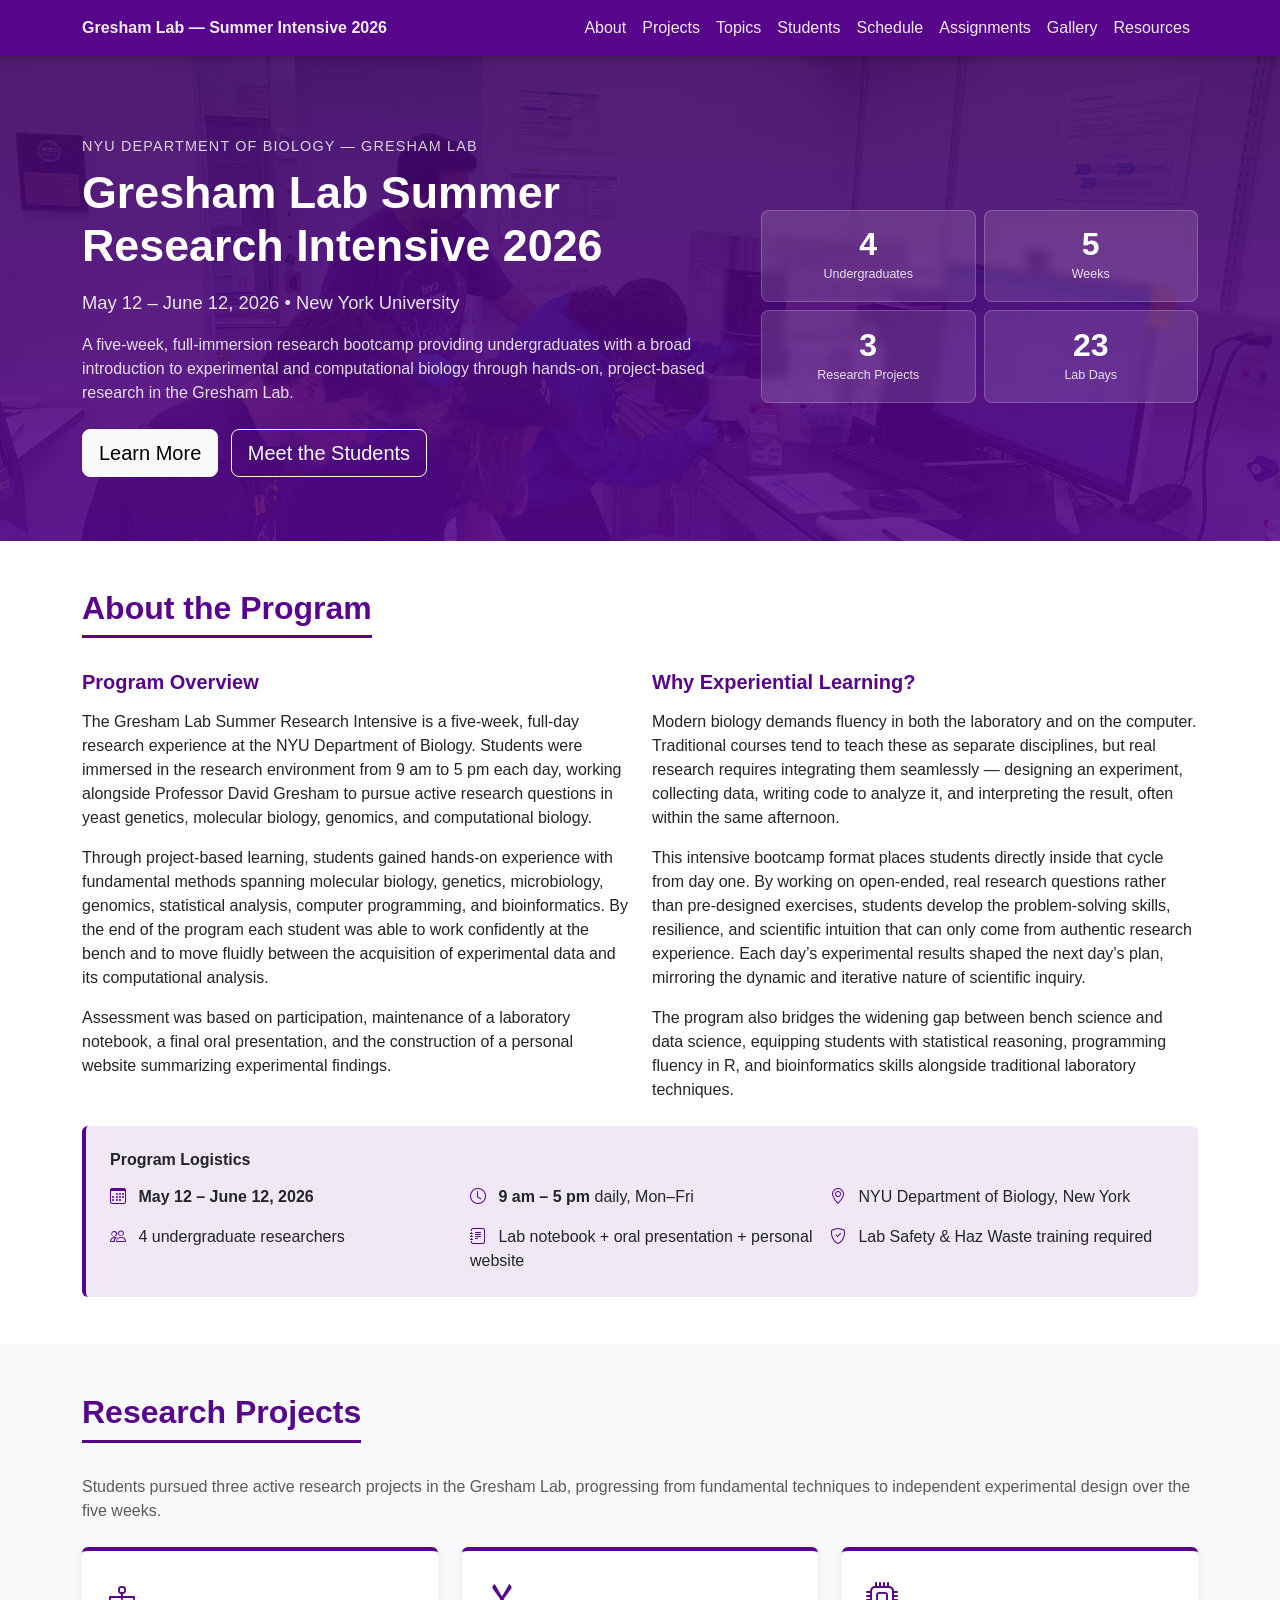
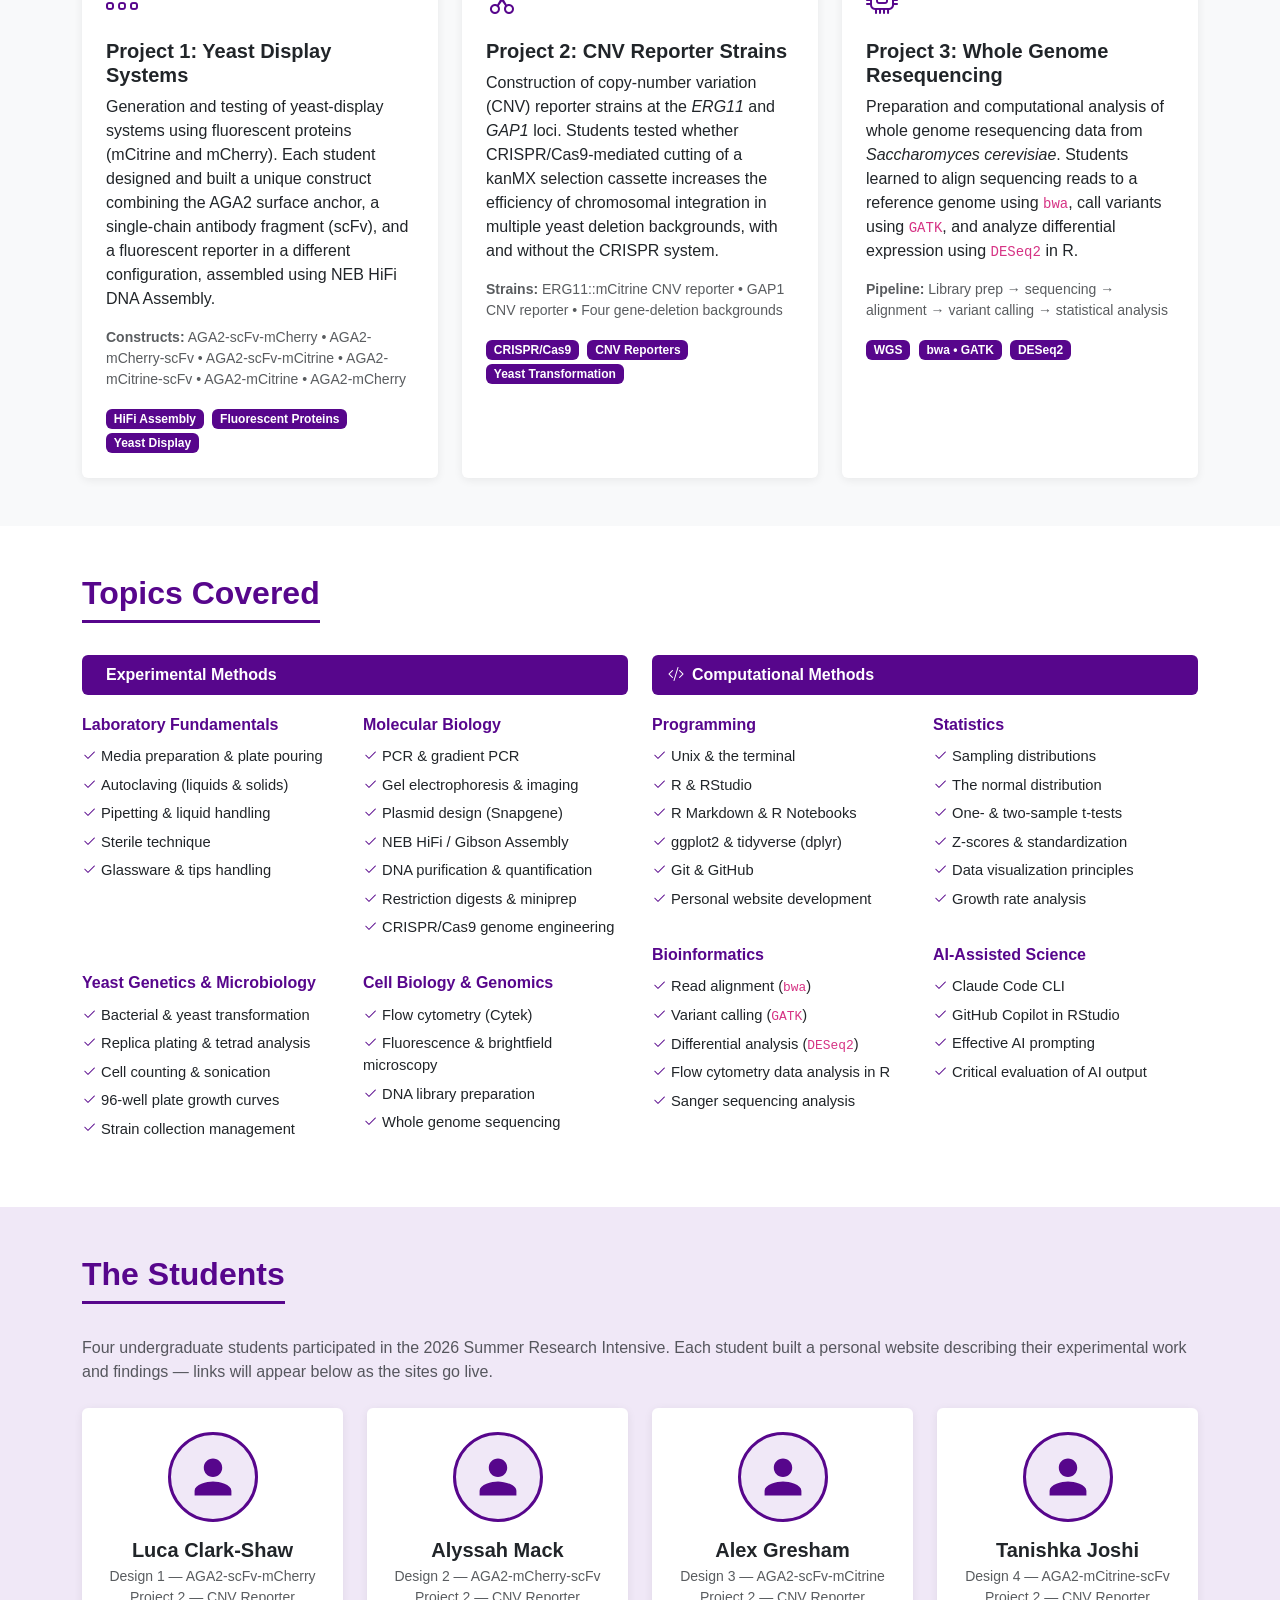
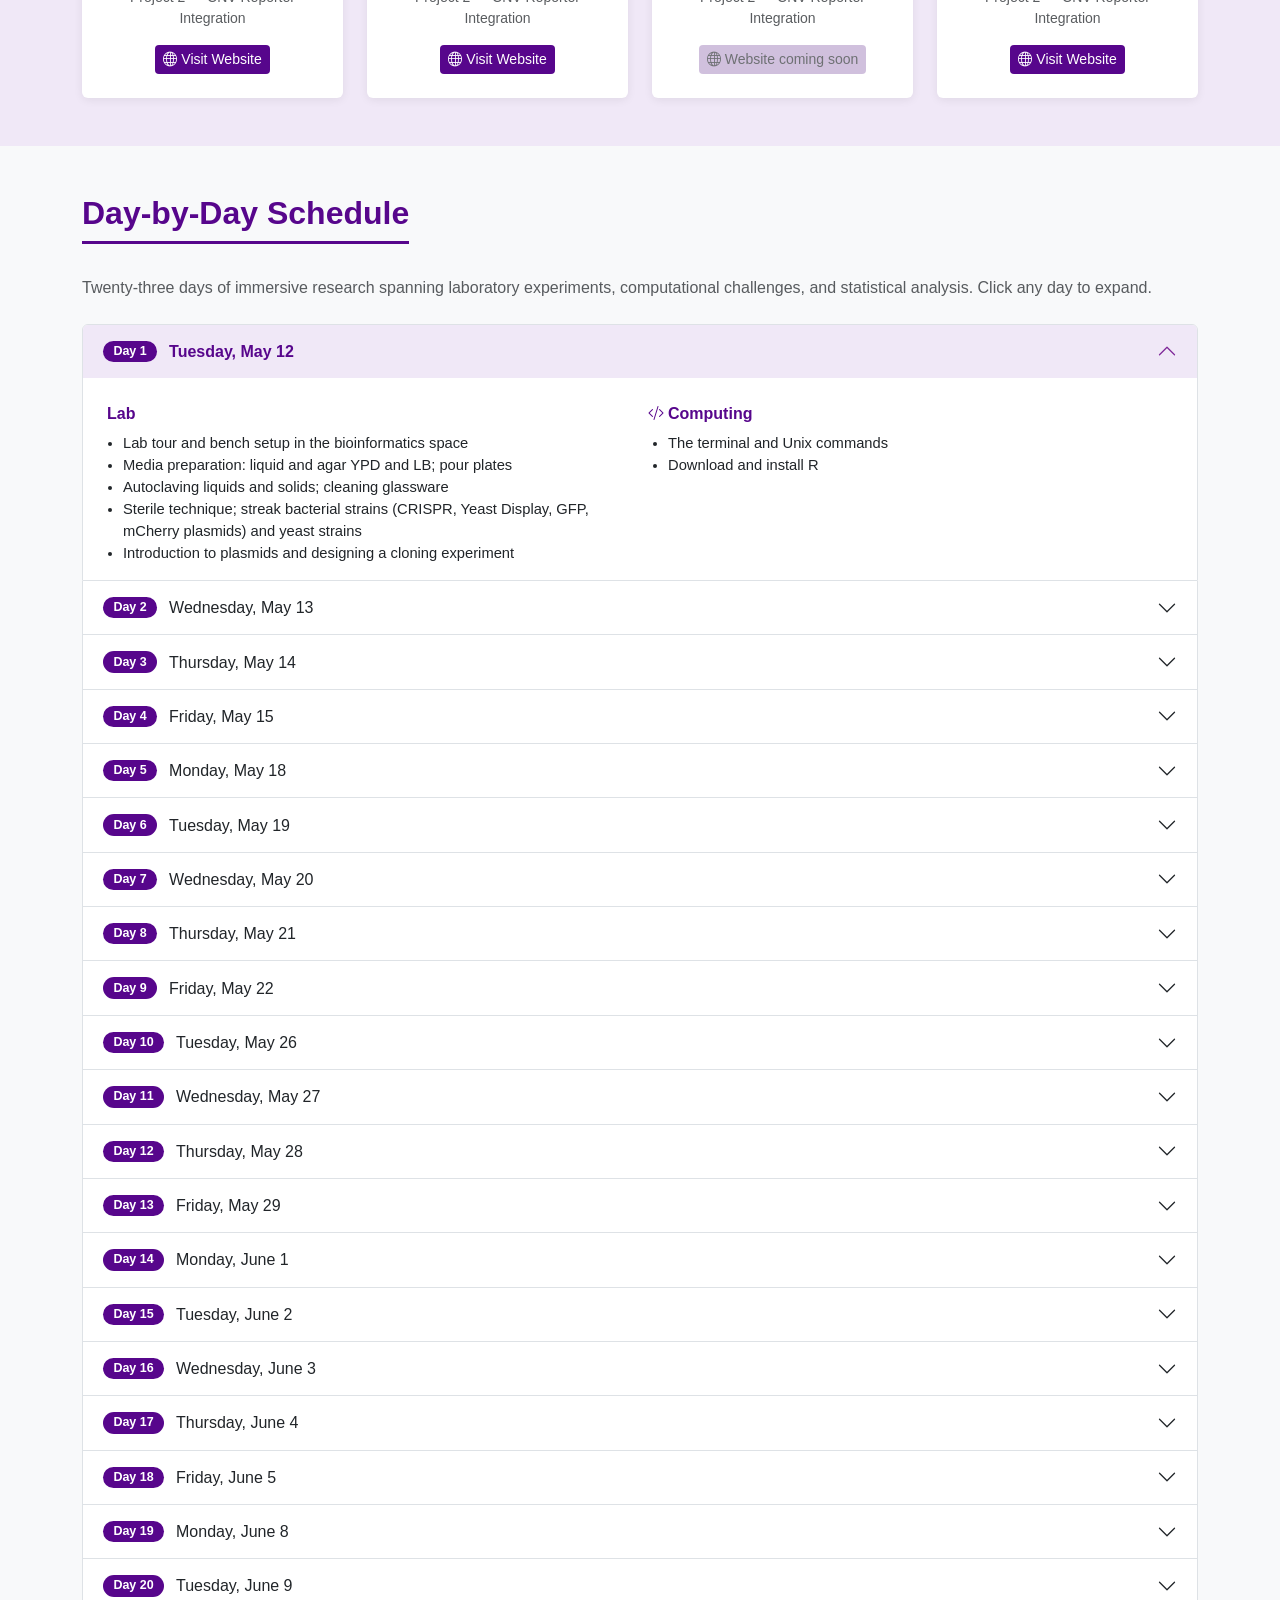
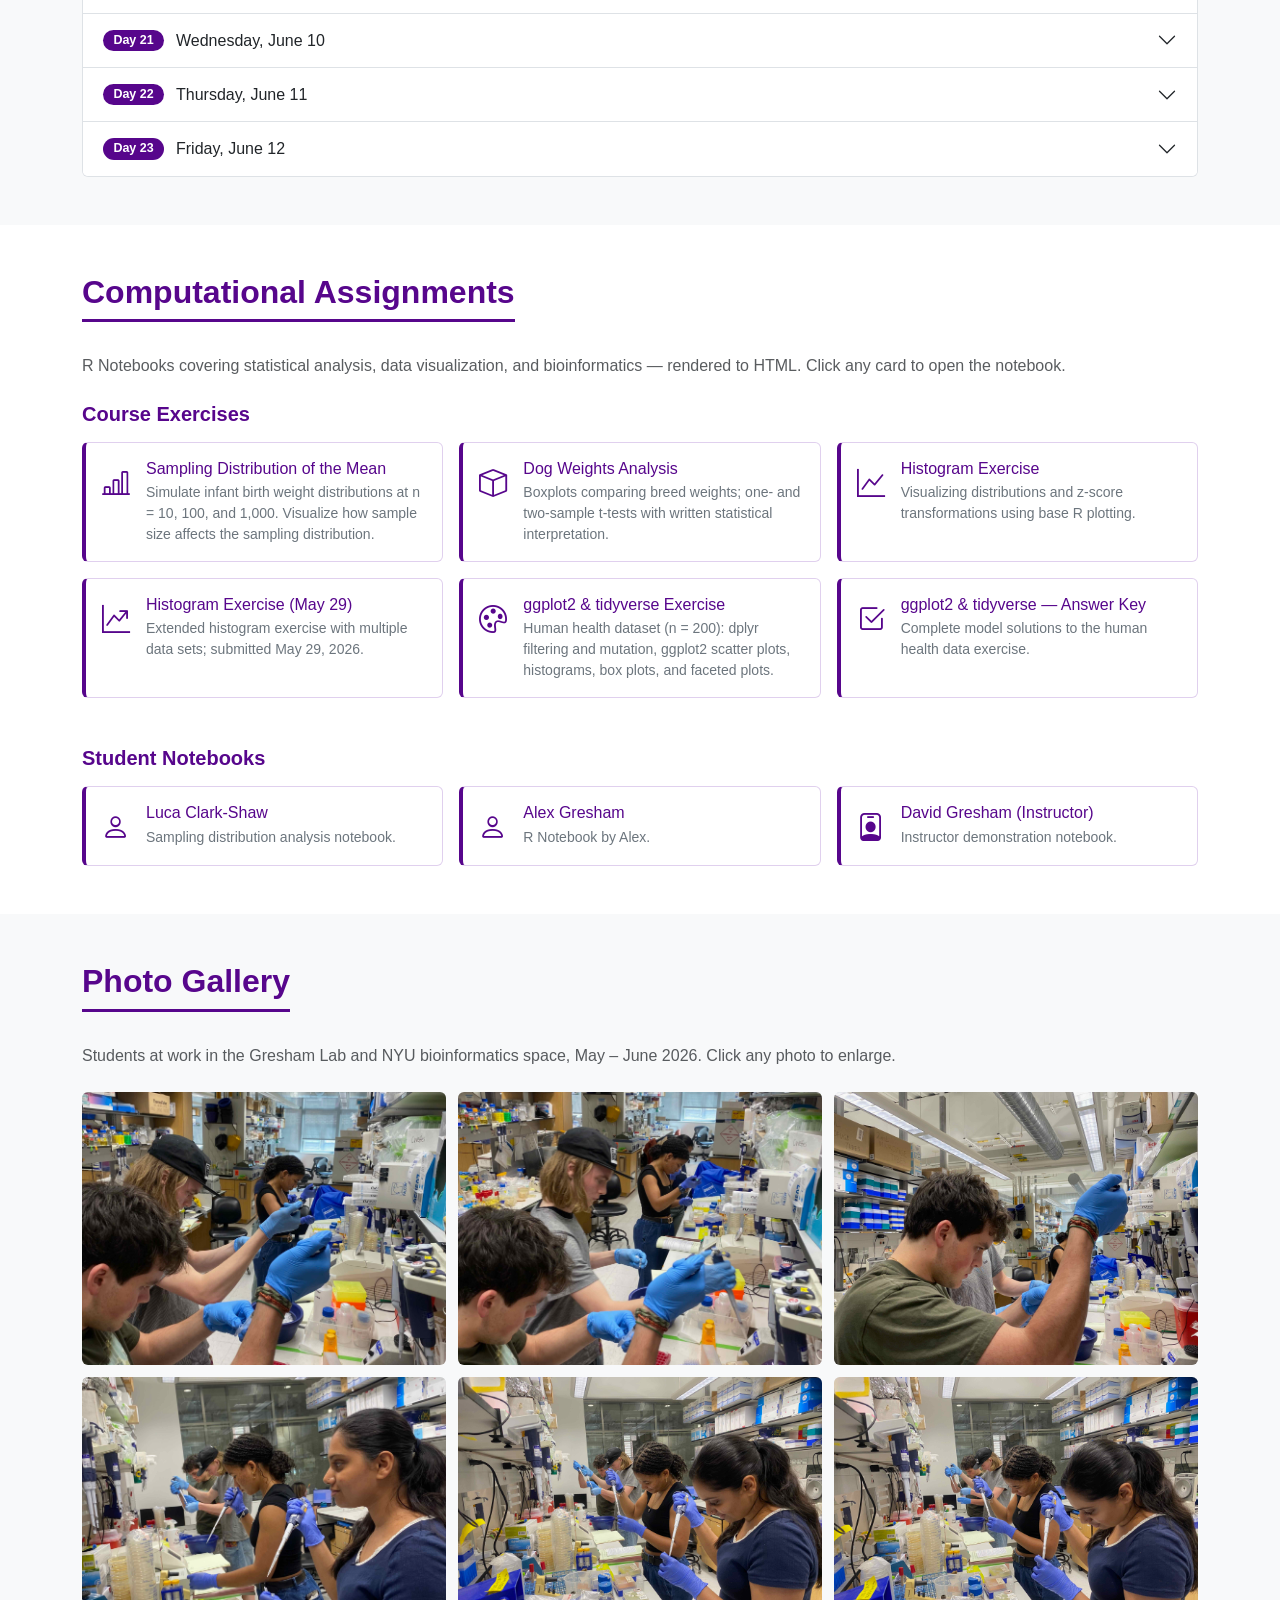
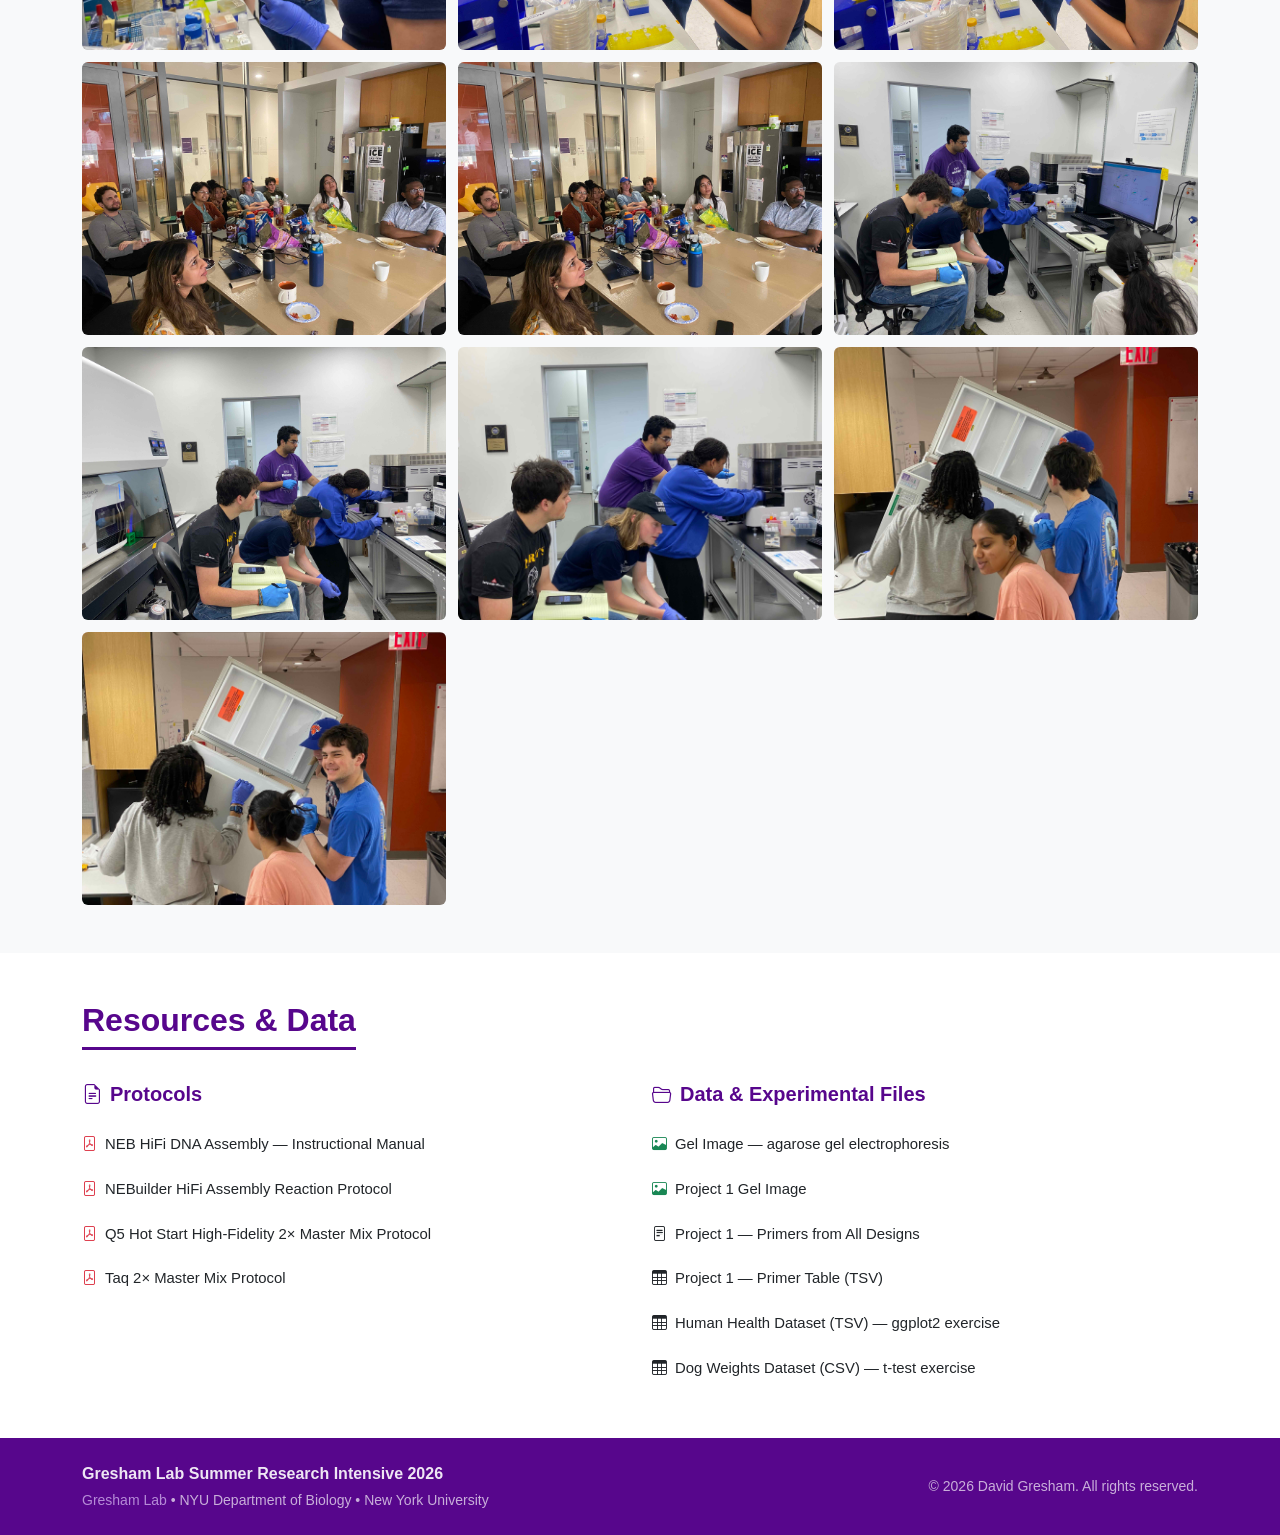
==== index.html @ 7bae9125 "Add student names and website links; fix button states for live sites Co-Authored-By: Claude Sonnet " ====
<!DOCTYPE html>
<html lang="en">
<head>
  <meta charset="UTF-8">
  <meta name="viewport" content="width=device-width, initial-scale=1.0">
  <title>Gresham Lab Summer Research Intensive 2026</title>
  <meta name="description" content="A five-week experimental and computational biology bootcamp at NYU, May–June 2026. Four undergraduates pursued research projects in yeast genetics, molecular biology, and bioinformatics.">
  <!-- Bootstrap 5 -->
  <link href="https://cdn.jsdelivr.net/npm/bootstrap@5.3.3/dist/css/bootstrap.min.css" rel="stylesheet">
  <!-- Bootstrap Icons -->
  <link href="https://cdn.jsdelivr.net/npm/bootstrap-icons@1.11.3/font/bootstrap-icons.min.css" rel="stylesheet">
  <!-- Custom CSS -->
  <link href="assets/css/style.css" rel="stylesheet">
</head>
<body>

<!-- ================================================================
     NAVBAR
     ================================================================ -->
<nav class="navbar navbar-expand-lg navbar-custom sticky-top" id="mainNav">
  <div class="container">
    <a class="navbar-brand" href="#hero">Gresham Lab &mdash; Summer Intensive 2026</a>
    <button class="navbar-toggler" type="button" data-bs-toggle="collapse" data-bs-target="#navbarNav"
            aria-controls="navbarNav" aria-expanded="false" aria-label="Toggle navigation">
      <span class="navbar-toggler-icon" style="filter:invert(1);"></span>
    </button>
    <div class="collapse navbar-collapse" id="navbarNav">
      <ul class="navbar-nav ms-auto">
        <li class="nav-item"><a class="nav-link" href="#about">About</a></li>
        <li class="nav-item"><a class="nav-link" href="#projects">Projects</a></li>
        <li class="nav-item"><a class="nav-link" href="#topics">Topics</a></li>
        <li class="nav-item"><a class="nav-link" href="#students">Students</a></li>
        <li class="nav-item"><a class="nav-link" href="#schedule">Schedule</a></li>
        <li class="nav-item"><a class="nav-link" href="#assignments">Assignments</a></li>
        <li class="nav-item"><a class="nav-link" href="#gallery">Gallery</a></li>
        <li class="nav-item"><a class="nav-link" href="#resources">Resources</a></li>
      </ul>
    </div>
  </div>
</nav>

<!-- ================================================================
     HERO
     ================================================================ -->
<section id="hero" class="hero">
  <div class="container">
    <div class="row align-items-center g-5">
      <div class="col-lg-7">
        <p class="hero-eyebrow mb-2">NYU Department of Biology &mdash; Gresham Lab</p>
        <h1 class="mb-3">Gresham Lab Summer Research Intensive 2026</h1>
        <p class="lead mb-3">May 12 &ndash; June 12, 2026 &bull; New York University</p>
        <p class="hero-desc mb-4">
          A five-week, full-immersion research bootcamp providing undergraduates with a broad
          introduction to experimental and computational biology through hands-on,
          project-based research in the Gresham Lab.
        </p>
        <a href="#about" class="btn btn-light btn-lg me-2">Learn More</a>
        <a href="#students" class="btn btn-outline-light btn-lg">Meet the Students</a>
      </div>
      <div class="col-lg-5">
        <div class="row g-2 hero-stats">
          <div class="col-6">
            <div class="stat-card">
              <div class="stat-number">4</div>
              <div class="stat-label">Undergraduates</div>
            </div>
          </div>
          <div class="col-6">
            <div class="stat-card">
              <div class="stat-number">5</div>
              <div class="stat-label">Weeks</div>
            </div>
          </div>
          <div class="col-6">
            <div class="stat-card">
              <div class="stat-number">3</div>
              <div class="stat-label">Research Projects</div>
            </div>
          </div>
          <div class="col-6">
            <div class="stat-card">
              <div class="stat-number">23</div>
              <div class="stat-label">Lab Days</div>
            </div>
          </div>
        </div>
      </div>
    </div>
  </div>
</section>

<!-- ================================================================
     ABOUT
     ================================================================ -->
<section id="about" class="py-5">
  <div class="container">
    <h2 class="section-heading">About the Program</h2>
    <div class="row g-4 mb-4">
      <div class="col-lg-6">
        <h5 class="text-purple fw-semibold mb-3">Program Overview</h5>
        <p>
          The Gresham Lab Summer Research Intensive is a five-week, full-day research experience
          at the NYU Department of Biology. Students were immersed in the research environment
          from 9&nbsp;am to 5&nbsp;pm each day, working alongside Professor David Gresham to pursue
          active research questions in yeast genetics, molecular biology, genomics, and
          computational biology.
        </p>
        <p>
          Through project-based learning, students gained hands-on experience with fundamental
          methods spanning molecular biology, genetics, microbiology, genomics, statistical analysis,
          computer programming, and bioinformatics. By the end of the program each student was able
          to work confidently at the bench and to move fluidly between the acquisition of experimental
          data and its computational analysis.
        </p>
        <p class="mb-0">
          Assessment was based on participation, maintenance of a laboratory notebook,
          a final oral presentation, and the construction of a personal website summarizing
          experimental findings.
        </p>
      </div>
      <div class="col-lg-6">
        <h5 class="text-purple fw-semibold mb-3">Why Experiential Learning?</h5>
        <p>
          Modern biology demands fluency in both the laboratory and on the computer. Traditional
          courses tend to teach these as separate disciplines, but real research requires integrating
          them seamlessly &mdash; designing an experiment, collecting data, writing code to analyze it,
          and interpreting the result, often within the same afternoon.
        </p>
        <p>
          This intensive bootcamp format places students directly inside that cycle from day one.
          By working on open-ended, real research questions rather than pre-designed exercises,
          students develop the problem-solving skills, resilience, and scientific intuition that
          can only come from authentic research experience. Each day&rsquo;s experimental results
          shaped the next day&rsquo;s plan, mirroring the dynamic and iterative nature of
          scientific inquiry.
        </p>
        <p class="mb-0">
          The program also bridges the widening gap between bench science and data science,
          equipping students with statistical reasoning, programming fluency in R, and
          bioinformatics skills alongside traditional laboratory techniques.
        </p>
      </div>
    </div>
    <div class="logistic-box p-4 rounded">
      <h6 class="fw-semibold mb-3">Program Logistics</h6>
      <div class="row g-3">
        <div class="col-sm-4">
          <i class="bi bi-calendar3 text-purple me-2"></i>
          <strong>May 12 &ndash; June 12, 2026</strong>
        </div>
        <div class="col-sm-4">
          <i class="bi bi-clock text-purple me-2"></i>
          <strong>9 am &ndash; 5 pm</strong> daily, Mon&ndash;Fri
        </div>
        <div class="col-sm-4">
          <i class="bi bi-geo-alt text-purple me-2"></i>
          NYU Department of Biology, New York
        </div>
        <div class="col-sm-4">
          <i class="bi bi-people text-purple me-2"></i>
          4 undergraduate researchers
        </div>
        <div class="col-sm-4">
          <i class="bi bi-journal-text text-purple me-2"></i>
          Lab notebook + oral presentation + personal website
        </div>
        <div class="col-sm-4">
          <i class="bi bi-shield-check text-purple me-2"></i>
          Lab Safety &amp; Haz Waste training required
        </div>
      </div>
    </div>
  </div>
</section>

<!-- ================================================================
     PROJECTS
     ================================================================ -->
<section id="projects" class="py-5 section-alt">
  <div class="container">
    <h2 class="section-heading">Research Projects</h2>
    <p class="text-muted mb-4">
      Students pursued three active research projects in the Gresham Lab, progressing from
      fundamental techniques to independent experimental design over the five weeks.
    </p>
    <div class="row g-4">

      <!-- Project 1 -->
      <div class="col-md-4">
        <div class="card project-card h-100">
          <div class="card-body p-4">
            <div class="project-icon mb-3"><i class="bi bi-diagram-3"></i></div>
            <h5 class="fw-bold mb-2">Project 1: Yeast Display Systems</h5>
            <p class="card-text">
              Generation and testing of yeast-display systems using fluorescent proteins (mCitrine
              and mCherry). Each student designed and built a unique construct combining the AGA2
              surface anchor, a single-chain antibody fragment (scFv), and a fluorescent reporter
              in a different configuration, assembled using NEB HiFi DNA Assembly.
            </p>
            <p class="card-text small text-muted">
              <strong>Constructs:</strong> AGA2-scFv-mCherry &bull; AGA2-mCherry-scFv &bull;
              AGA2-scFv-mCitrine &bull; AGA2-mCitrine-scFv &bull; AGA2-mCitrine &bull; AGA2-mCherry
            </p>
            <div class="mt-3">
              <span class="badge bg-purple me-1">HiFi Assembly</span>
              <span class="badge bg-purple me-1">Fluorescent Proteins</span>
              <span class="badge bg-purple">Yeast Display</span>
            </div>
          </div>
        </div>
      </div>

      <!-- Project 2 -->
      <div class="col-md-4">
        <div class="card project-card h-100">
          <div class="card-body p-4">
            <div class="project-icon mb-3"><i class="bi bi-scissors"></i></div>
            <h5 class="fw-bold mb-2">Project 2: CNV Reporter Strains</h5>
            <p class="card-text">
              Construction of copy-number variation (CNV) reporter strains at the
              <em>ERG11</em> and <em>GAP1</em> loci. Students tested whether CRISPR/Cas9-mediated
              cutting of a kanMX selection cassette increases the efficiency of chromosomal
              integration in multiple yeast deletion backgrounds, with and without the CRISPR
              system.
            </p>
            <p class="card-text small text-muted">
              <strong>Strains:</strong> ERG11::mCitrine CNV reporter &bull; GAP1 CNV reporter &bull;
              Four gene-deletion backgrounds
            </p>
            <div class="mt-3">
              <span class="badge bg-purple me-1">CRISPR/Cas9</span>
              <span class="badge bg-purple me-1">CNV Reporters</span>
              <span class="badge bg-purple">Yeast Transformation</span>
            </div>
          </div>
        </div>
      </div>

      <!-- Project 3 -->
      <div class="col-md-4">
        <div class="card project-card h-100">
          <div class="card-body p-4">
            <div class="project-icon mb-3"><i class="bi bi-cpu"></i></div>
            <h5 class="fw-bold mb-2">Project 3: Whole Genome Resequencing</h5>
            <p class="card-text">
              Preparation and computational analysis of whole genome resequencing data from
              <em>Saccharomyces cerevisiae</em>. Students learned to align sequencing reads to a
              reference genome using <code>bwa</code>, call variants using <code>GATK</code>, and
              analyze differential expression using <code>DESeq2</code> in R.
            </p>
            <p class="card-text small text-muted">
              <strong>Pipeline:</strong> Library prep &rarr; sequencing &rarr; alignment &rarr;
              variant calling &rarr; statistical analysis
            </p>
            <div class="mt-3">
              <span class="badge bg-purple me-1">WGS</span>
              <span class="badge bg-purple me-1">bwa &bull; GATK</span>
              <span class="badge bg-purple">DESeq2</span>
            </div>
          </div>
        </div>
      </div>

    </div>
  </div>
</section>

<!-- ================================================================
     TOPICS
     ================================================================ -->
<section id="topics" class="py-5">
  <div class="container">
    <h2 class="section-heading">Topics Covered</h2>
    <div class="row g-4">

      <!-- Experimental -->
      <div class="col-lg-6">
        <div class="topic-category"><i class="bi bi-flask me-2"></i>Experimental Methods</div>
        <div class="row g-3">
          <div class="col-sm-6">
            <h6 class="text-purple fw-semibold">Laboratory Fundamentals</h6>
            <ul class="topic-list list-unstyled">
              <li><i class="bi bi-check2 me-1"></i>Media preparation &amp; plate pouring</li>
              <li><i class="bi bi-check2 me-1"></i>Autoclaving (liquids &amp; solids)</li>
              <li><i class="bi bi-check2 me-1"></i>Pipetting &amp; liquid handling</li>
              <li><i class="bi bi-check2 me-1"></i>Sterile technique</li>
              <li><i class="bi bi-check2 me-1"></i>Glassware &amp; tips handling</li>
            </ul>
          </div>
          <div class="col-sm-6">
            <h6 class="text-purple fw-semibold">Molecular Biology</h6>
            <ul class="topic-list list-unstyled">
              <li><i class="bi bi-check2 me-1"></i>PCR &amp; gradient PCR</li>
              <li><i class="bi bi-check2 me-1"></i>Gel electrophoresis &amp; imaging</li>
              <li><i class="bi bi-check2 me-1"></i>Plasmid design (Snapgene)</li>
              <li><i class="bi bi-check2 me-1"></i>NEB HiFi / Gibson Assembly</li>
              <li><i class="bi bi-check2 me-1"></i>DNA purification &amp; quantification</li>
              <li><i class="bi bi-check2 me-1"></i>Restriction digests &amp; miniprep</li>
              <li><i class="bi bi-check2 me-1"></i>CRISPR/Cas9 genome engineering</li>
            </ul>
          </div>
          <div class="col-sm-6">
            <h6 class="text-purple fw-semibold">Yeast Genetics &amp; Microbiology</h6>
            <ul class="topic-list list-unstyled">
              <li><i class="bi bi-check2 me-1"></i>Bacterial &amp; yeast transformation</li>
              <li><i class="bi bi-check2 me-1"></i>Replica plating &amp; tetrad analysis</li>
              <li><i class="bi bi-check2 me-1"></i>Cell counting &amp; sonication</li>
              <li><i class="bi bi-check2 me-1"></i>96-well plate growth curves</li>
              <li><i class="bi bi-check2 me-1"></i>Strain collection management</li>
            </ul>
          </div>
          <div class="col-sm-6">
            <h6 class="text-purple fw-semibold">Cell Biology &amp; Genomics</h6>
            <ul class="topic-list list-unstyled">
              <li><i class="bi bi-check2 me-1"></i>Flow cytometry (Cytek)</li>
              <li><i class="bi bi-check2 me-1"></i>Fluorescence &amp; brightfield microscopy</li>
              <li><i class="bi bi-check2 me-1"></i>DNA library preparation</li>
              <li><i class="bi bi-check2 me-1"></i>Whole genome sequencing</li>
            </ul>
          </div>
        </div>
      </div>

      <!-- Computational -->
      <div class="col-lg-6">
        <div class="topic-category"><i class="bi bi-code-slash me-2"></i>Computational Methods</div>
        <div class="row g-3">
          <div class="col-sm-6">
            <h6 class="text-purple fw-semibold">Programming</h6>
            <ul class="topic-list list-unstyled">
              <li><i class="bi bi-check2 me-1"></i>Unix &amp; the terminal</li>
              <li><i class="bi bi-check2 me-1"></i>R &amp; RStudio</li>
              <li><i class="bi bi-check2 me-1"></i>R Markdown &amp; R Notebooks</li>
              <li><i class="bi bi-check2 me-1"></i>ggplot2 &amp; tidyverse (dplyr)</li>
              <li><i class="bi bi-check2 me-1"></i>Git &amp; GitHub</li>
              <li><i class="bi bi-check2 me-1"></i>Personal website development</li>
            </ul>
          </div>
          <div class="col-sm-6">
            <h6 class="text-purple fw-semibold">Statistics</h6>
            <ul class="topic-list list-unstyled">
              <li><i class="bi bi-check2 me-1"></i>Sampling distributions</li>
              <li><i class="bi bi-check2 me-1"></i>The normal distribution</li>
              <li><i class="bi bi-check2 me-1"></i>One- &amp; two-sample t-tests</li>
              <li><i class="bi bi-check2 me-1"></i>Z-scores &amp; standardization</li>
              <li><i class="bi bi-check2 me-1"></i>Data visualization principles</li>
              <li><i class="bi bi-check2 me-1"></i>Growth rate analysis</li>
            </ul>
          </div>
          <div class="col-sm-6">
            <h6 class="text-purple fw-semibold">Bioinformatics</h6>
            <ul class="topic-list list-unstyled">
              <li><i class="bi bi-check2 me-1"></i>Read alignment (<code>bwa</code>)</li>
              <li><i class="bi bi-check2 me-1"></i>Variant calling (<code>GATK</code>)</li>
              <li><i class="bi bi-check2 me-1"></i>Differential analysis (<code>DESeq2</code>)</li>
              <li><i class="bi bi-check2 me-1"></i>Flow cytometry data analysis in R</li>
              <li><i class="bi bi-check2 me-1"></i>Sanger sequencing analysis</li>
            </ul>
          </div>
          <div class="col-sm-6">
            <h6 class="text-purple fw-semibold">AI-Assisted Science</h6>
            <ul class="topic-list list-unstyled">
              <li><i class="bi bi-check2 me-1"></i>Claude Code CLI</li>
              <li><i class="bi bi-check2 me-1"></i>GitHub Copilot in RStudio</li>
              <li><i class="bi bi-check2 me-1"></i>Effective AI prompting</li>
              <li><i class="bi bi-check2 me-1"></i>Critical evaluation of AI output</li>
            </ul>
          </div>
        </div>
      </div>

    </div>
  </div>
</section>

<!-- ================================================================
     STUDENTS
     ================================================================ -->
<section id="students" class="py-5 section-purple-tint">
  <div class="container">
    <h2 class="section-heading">The Students</h2>
    <p class="text-muted mb-4">
      Four undergraduate students participated in the 2026 Summer Research Intensive.
      Each student built a personal website describing their experimental work and findings &mdash;
      links will appear below as the sites go live.
    </p>
    <div class="row g-4 justify-content-center">

      <!-- Luca Clark-Shaw -->
      <div class="col-sm-6 col-lg-3">
        <div class="card student-card text-center h-100">
          <div class="card-body p-4">
            <div class="student-avatar">
              <svg viewBox="0 0 24 24" xmlns="http://www.w3.org/2000/svg" aria-hidden="true">
                <path d="M12 12c2.7 0 4.8-2.1 4.8-4.8S14.7 2.4 12 2.4 7.2 4.5 7.2 7.2 9.3 12 12 12zm0 2.4c-3.2 0-9.6 1.6-9.6 4.8v2.4h19.2v-2.4c0-3.2-6.4-4.8-9.6-4.8z"/>
              </svg>
            </div>
            <h5 class="fw-bold mb-1">Luca Clark-Shaw</h5>
            <p class="text-muted small mb-3">
              Design 1 &mdash; AGA2-scFv-mCherry<br>
              Project 2 &mdash; CNV Reporter Integration
            </p>
            <a href="https://lucaclarkshaw.github.io/gresham-bootcamp-2026/flow-cytometry.html" target="_blank" class="btn btn-nyu btn-sm">
              <i class="bi bi-globe me-1"></i>Visit Website
            </a>
          </div>
        </div>
      </div>

      <!-- Alyssah Mack -->
      <div class="col-sm-6 col-lg-3">
        <div class="card student-card text-center h-100">
          <div class="card-body p-4">
            <div class="student-avatar">
              <svg viewBox="0 0 24 24" xmlns="http://www.w3.org/2000/svg" aria-hidden="true">
                <path d="M12 12c2.7 0 4.8-2.1 4.8-4.8S14.7 2.4 12 2.4 7.2 4.5 7.2 7.2 9.3 12 12 12zm0 2.4c-3.2 0-9.6 1.6-9.6 4.8v2.4h19.2v-2.4c0-3.2-6.4-4.8-9.6-4.8z"/>
              </svg>
            </div>
            <h5 class="fw-bold mb-1">Alyssah Mack</h5>
            <p class="text-muted small mb-3">
              Design 2 &mdash; AGA2-mCherry-scFv<br>
              Project 2 &mdash; CNV Reporter Integration
            </p>
            <a href="https://arm9221-beep.github.io/myFirstRepo/" target="_blank" class="btn btn-nyu btn-sm">
              <i class="bi bi-globe me-1"></i>Visit Website
            </a>
          </div>
        </div>
      </div>

      <!-- Alex Gresham -->
      <div class="col-sm-6 col-lg-3">
        <div class="card student-card text-center h-100">
          <div class="card-body p-4">
            <div class="student-avatar">
              <svg viewBox="0 0 24 24" xmlns="http://www.w3.org/2000/svg" aria-hidden="true">
                <path d="M12 12c2.7 0 4.8-2.1 4.8-4.8S14.7 2.4 12 2.4 7.2 4.5 7.2 7.2 9.3 12 12 12zm0 2.4c-3.2 0-9.6 1.6-9.6 4.8v2.4h19.2v-2.4c0-3.2-6.4-4.8-9.6-4.8z"/>
              </svg>
            </div>
            <h5 class="fw-bold mb-1">Alex Gresham</h5>
            <p class="text-muted small mb-3">
              Design 3 &mdash; AGA2-scFv-mCitrine<br>
              Project 2 &mdash; CNV Reporter Integration
            </p>
            <a href="#" class="btn btn-nyu btn-sm disabled" aria-disabled="true">
              <i class="bi bi-globe me-1"></i>Website coming soon
            </a>
          </div>
        </div>
      </div>

      <!-- Tanishka Joshi -->
      <div class="col-sm-6 col-lg-3">
        <div class="card student-card text-center h-100">
          <div class="card-body p-4">
            <div class="student-avatar">
              <svg viewBox="0 0 24 24" xmlns="http://www.w3.org/2000/svg" aria-hidden="true">
                <path d="M12 12c2.7 0 4.8-2.1 4.8-4.8S14.7 2.4 12 2.4 7.2 4.5 7.2 7.2 9.3 12 12 12zm0 2.4c-3.2 0-9.6 1.6-9.6 4.8v2.4h19.2v-2.4c0-3.2-6.4-4.8-9.6-4.8z"/>
              </svg>
            </div>
            <h5 class="fw-bold mb-1">Tanishka Joshi</h5>
            <p class="text-muted small mb-3">
              Design 4 &mdash; AGA2-mCitrine-scFv<br>
              Project 2 &mdash; CNV Reporter Integration
            </p>
            <a href="https://tanishkaj.github.io/summerintensive2026-repository/index.html" target="_blank" class="btn btn-nyu btn-sm">
              <i class="bi bi-globe me-1"></i>Visit Website
            </a>
          </div>
        </div>
      </div>

    </div>
  </div>
</section>

<!-- ================================================================
     SCHEDULE
     ================================================================ -->
<section id="schedule" class="py-5 section-alt">
  <div class="container">
    <h2 class="section-heading">Day-by-Day Schedule</h2>
    <p class="text-muted mb-4">
      Twenty-three days of immersive research spanning laboratory experiments, computational
      challenges, and statistical analysis. Click any day to expand.
    </p>
    <div class="accordion" id="scheduleAccordion">

      <!-- Day 1 -->
      <div class="accordion-item">
        <h2 class="accordion-header">
          <button class="accordion-button" type="button" data-bs-toggle="collapse" data-bs-target="#day1">
            <span class="schedule-day-badge">Day 1</span> Tuesday, May 12
          </button>
        </h2>
        <div id="day1" class="accordion-collapse collapse show" data-bs-parent="#scheduleAccordion">
          <div class="accordion-body">
            <div class="row g-3">
              <div class="col-md-6">
                <p class="schedule-section-title"><i class="bi bi-flask me-1"></i>Lab</p>
                <ul>
                  <li>Lab tour and bench setup in the bioinformatics space</li>
                  <li>Media preparation: liquid and agar YPD and LB; pour plates</li>
                  <li>Autoclaving liquids and solids; cleaning glassware</li>
                  <li>Sterile technique; streak bacterial strains (CRISPR, Yeast Display, GFP, mCherry plasmids) and yeast strains</li>
                  <li>Introduction to plasmids and designing a cloning experiment</li>
                </ul>
              </div>
              <div class="col-md-6">
                <p class="schedule-section-title"><i class="bi bi-code-slash me-1"></i>Computing</p>
                <ul>
                  <li>The terminal and Unix commands</li>
                  <li>Download and install R</li>
                </ul>
              </div>
            </div>
          </div>
        </div>
      </div>

      <!-- Day 2 -->
      <div class="accordion-item">
        <h2 class="accordion-header">
          <button class="accordion-button collapsed" type="button" data-bs-toggle="collapse" data-bs-target="#day2">
            <span class="schedule-day-badge">Day 2</span> Wednesday, May 13
          </button>
        </h2>
        <div id="day2" class="accordion-collapse collapse" data-bs-parent="#scheduleAccordion">
          <div class="accordion-body">
            <div class="row g-3">
              <div class="col-md-6">
                <p class="schedule-section-title"><i class="bi bi-flask me-1"></i>Lab</p>
                <ul>
                  <li>Continue streaking bacterial and yeast strains</li>
                  <li>Introduction to yeast genotypes and plasmid nomenclature</li>
                  <li>Download Snapgene; watch Gibson Assembly tutorial video</li>
                </ul>
              </div>
              <div class="col-md-6">
                <p class="schedule-section-title"><i class="bi bi-code-slash me-1"></i>Computing</p>
                <ul>
                  <li>Install RStudio and Snapgene</li>
                  <li><strong>Lecture:</strong> Sampling, Uncertainty, and Standard Error</li>
                  <li><strong>Challenge:</strong> Simulate the sampling distribution of the mean &mdash; generate 10,000 infant birth weights (mean 3,300 g, sd 500 g); take samples of n = 10, 100, 1,000; plot histogram of 10,000 sample means at each size</li>
                </ul>
              </div>
            </div>
          </div>
        </div>
      </div>

      <!-- Day 3 -->
      <div class="accordion-item">
        <h2 class="accordion-header">
          <button class="accordion-button collapsed" type="button" data-bs-toggle="collapse" data-bs-target="#day3">
            <span class="schedule-day-badge">Day 3</span> Thursday, May 14
          </button>
        </h2>
        <div id="day3" class="accordion-collapse collapse" data-bs-parent="#scheduleAccordion">
          <div class="accordion-body">
            <div class="row g-3">
              <div class="col-md-6">
                <p class="schedule-section-title"><i class="bi bi-flask me-1"></i>Lab</p>
                <ul>
                  <li>Plasmid miniprep (2 plasmids); DNA quantification by fluorimeter and OD</li>
                  <li>Restriction digest (single cutter to linearize; GoldenGate enzyme) and gel electrophoresis to confirm</li>
                  <li>Lab Safety &amp; Haz Waste training via Zoom (1 pm)</li>
                </ul>
              </div>
              <div class="col-md-6">
                <p class="schedule-section-title"><i class="bi bi-code-slash me-1"></i>Computing</p>
                <ul>
                  <li>Snapgene: complete GFP &rarr; yeast display vector cloning design (together); mCherry &rarr; yeast display cloning (solo); export primers</li>
                  <li>Introduction to pseudocode</li>
                  <li>Introduction to RMarkdown and R Notebooks; knitting to HTML</li>
                </ul>
              </div>
            </div>
          </div>
        </div>
      </div>

      <!-- Day 4 -->
      <div class="accordion-item">
        <h2 class="accordion-header">
          <button class="accordion-button collapsed" type="button" data-bs-toggle="collapse" data-bs-target="#day4">
            <span class="schedule-day-badge">Day 4</span> Friday, May 15
          </button>
        </h2>
        <div id="day4" class="accordion-collapse collapse" data-bs-parent="#scheduleAccordion">
          <div class="accordion-body">
            <div class="row g-3">
              <div class="col-md-6">
                <p class="schedule-section-title"><i class="bi bi-flask me-1"></i>Lab</p>
                <ul>
                  <li>Miniprep 2 additional plasmids (DGP487, DGP488); restriction digest verification</li>
                  <li>Snapgene: work through cloning example using mEGFP.dna and pET-52b(+).dna</li>
                </ul>
              </div>
              <div class="col-md-6">
                <p class="schedule-section-title"><i class="bi bi-code-slash me-1"></i>Computing</p>
                <ul>
                  <li>File management and computer navigation</li>
                  <li>Finish sampling distribution script; save as <code>myScript.R</code></li>
                  <li><strong>Challenge:</strong> Dog weights boxplot &mdash; compare beagles, pitbulls, and dalmatians; add color, title, and y-axis label; save as PDF</li>
                </ul>
              </div>
            </div>
          </div>
        </div>
      </div>

      <!-- Day 5 -->
      <div class="accordion-item">
        <h2 class="accordion-header">
          <button class="accordion-button collapsed" type="button" data-bs-toggle="collapse" data-bs-target="#day5">
            <span class="schedule-day-badge">Day 5</span> Monday, May 18
          </button>
        </h2>
        <div id="day5" class="accordion-collapse collapse" data-bs-parent="#scheduleAccordion">
          <div class="accordion-body">
            <div class="row g-3">
              <div class="col-md-6">
                <p class="schedule-section-title"><i class="bi bi-flask me-1"></i>Lab</p>
                <ul>
                  <li>Restriction digest master mix; run thermocycler; gel with SYBR Safe; gel imaging; print for notebook</li>
                  <li>Replica plating of yeast strains</li>
                  <li>Inoculate yeast overnight cultures for transformation; streak out YKO strains</li>
                  <li>Inoculate ERG11 and CRISPR KanMX gRNA plasmids; order PCR primers for both cloning projects</li>
                  <li>Load and autoclave tips</li>
                </ul>
              </div>
              <div class="col-md-6">
                <p class="schedule-section-title"><i class="bi bi-code-slash me-1"></i>Computing</p>
                <ul>
                  <li>Finalize <code>myScript.R</code> (sampling distribution) and <code>myScript2.R</code> (dog weights boxplot)</li>
                  <li>Design HiFi DNA Assembly cloning strategy in Snapgene</li>
                </ul>
              </div>
            </div>
          </div>
        </div>
      </div>

      <!-- Day 6 -->
      <div class="accordion-item">
        <h2 class="accordion-header">
          <button class="accordion-button collapsed" type="button" data-bs-toggle="collapse" data-bs-target="#day6">
            <span class="schedule-day-badge">Day 6</span> Tuesday, May 19
          </button>
        </h2>
        <div id="day6" class="accordion-collapse collapse" data-bs-parent="#scheduleAccordion">
          <div class="accordion-body">
            <div class="row g-3">
              <div class="col-md-6">
                <p class="schedule-section-title"><i class="bi bi-flask me-1"></i>Lab</p>
                <ul>
                  <li>Run gel; analyze PCR/digest results; analyze Sanger sequencing data</li>
                  <li>PCR of yeast display plasmids; make SD-His and drug selection plates</li>
                  <li>Yeast: sonication, cell counting, transformation; prepare cells for 96-well growth rate assay</li>
                </ul>
              </div>
              <div class="col-md-6">
                <p class="schedule-section-title"><i class="bi bi-code-slash me-1"></i>Computing</p>
                <ul>
                  <li>Review two coding challenges</li>
                  <li>R Markdown: chunks, text formatting, knitting to HTML</li>
                  <li><strong>Statistics:</strong> The normal distribution</li>
                </ul>
              </div>
            </div>
          </div>
        </div>
      </div>

      <!-- Day 7 -->
      <div class="accordion-item">
        <h2 class="accordion-header">
          <button class="accordion-button collapsed" type="button" data-bs-toggle="collapse" data-bs-target="#day7">
            <span class="schedule-day-badge">Day 7</span> Wednesday, May 20
          </button>
        </h2>
        <div id="day7" class="accordion-collapse collapse" data-bs-parent="#scheduleAccordion">
          <div class="accordion-body">
            <div class="row g-3">
              <div class="col-md-6">
                <p class="schedule-section-title"><i class="bi bi-flask me-1"></i>Lab</p>
                <ul>
                  <li>Finalize cloning design; order primers; make SC-His dropout mix and miniprep reagents</li>
                  <li>Yeast transformation: DGP474 plasmid into DGY3408 (diploid) and DGY3283 (haploid)</li>
                  <li>Ensure lab notebooks are up to date</li>
                </ul>
              </div>
              <div class="col-md-6">
                <p class="schedule-section-title"><i class="bi bi-code-slash me-1"></i>Computing</p>
                <ul>
                  <li>Review coding challenges</li>
                  <li><strong>Exercise:</strong> z-score transformation; two-panel histogram (raw vs z-score pitbull weights)</li>
                  <li>R Markdown and R Notebooks</li>
                  <li><strong>Statistics:</strong> Normal distribution in depth</li>
                </ul>
              </div>
            </div>
          </div>
        </div>
      </div>

      <!-- Day 8 -->
      <div class="accordion-item">
        <h2 class="accordion-header">
          <button class="accordion-button collapsed" type="button" data-bs-toggle="collapse" data-bs-target="#day8">
            <span class="schedule-day-badge">Day 8</span> Thursday, May 21
          </button>
        </h2>
        <div id="day8" class="accordion-collapse collapse" data-bs-parent="#scheduleAccordion">
          <div class="accordion-body">
            <div class="row g-3">
              <div class="col-md-6">
                <p class="schedule-section-title"><i class="bi bi-flask me-1"></i>Lab</p>
                <ul>
                  <li>PCR of four plasmids: DGP474, DGP487, DGP488, DGP493 using Taq 2&times; Master Mix</li>
                  <li>Gel electrophoresis to check product sizes</li>
                  <li>Design and order cloning primers; make His dropout mix and miniprep solutions</li>
                </ul>
              </div>
              <div class="col-md-6">
                <p class="schedule-section-title"><i class="bi bi-code-slash me-1"></i>Computing</p>
                <ul>
                  <li>Z-score transformation and two-panel histogram exercise</li>
                  <li>R Markdown / R Notebooks</li>
                  <li><strong>Statistics:</strong> t-tests</li>
                </ul>
              </div>
            </div>
          </div>
        </div>
      </div>

      <!-- Day 9 -->
      <div class="accordion-item">
        <h2 class="accordion-header">
          <button class="accordion-button collapsed" type="button" data-bs-toggle="collapse" data-bs-target="#day9">
            <span class="schedule-day-badge">Day 9</span> Friday, May 22
          </button>
        </h2>
        <div id="day9" class="accordion-collapse collapse" data-bs-parent="#scheduleAccordion">
          <div class="accordion-body">
            <div class="row g-3">
              <div class="col-md-6">
                <p class="schedule-section-title"><i class="bi bi-flask me-1"></i>Lab</p>
                <ul>
                  <li>Analyze and interpret gel results; select sample for purification; send for Sanger sequencing</li>
                  <li>Check transformation plates (SC-His)</li>
                  <li>Update notebooks with all results; clean up used plates and reagents</li>
                </ul>
              </div>
              <div class="col-md-6">
                <p class="schedule-section-title"><i class="bi bi-code-slash me-1"></i>Computing</p>
                <ul>
                  <li>Catch-up day for computing challenges</li>
                </ul>
              </div>
            </div>
          </div>
        </div>
      </div>

      <!-- Day 10 -->
      <div class="accordion-item">
        <h2 class="accordion-header">
          <button class="accordion-button collapsed" type="button" data-bs-toggle="collapse" data-bs-target="#day10">
            <span class="schedule-day-badge">Day 10</span> Tuesday, May 26
          </button>
        </h2>
        <div id="day10" class="accordion-collapse collapse" data-bs-parent="#scheduleAccordion">
          <div class="accordion-body">
            <div class="row g-3">
              <div class="col-md-6">
                <p class="schedule-section-title"><i class="bi bi-flask me-1"></i>Lab &mdash; <em>Project 1 Launches</em></p>
                <p class="small text-muted mb-2">Two-fragment NEB HiFi Assembly to create 6 yeast display constructs:</p>
                <ul>
                  <li>Design 1: AGA2-scFv-mCherry &mdash; <em>Luca</em></li>
                  <li>Design 2: AGA2-mCherry-scFv &mdash; <em>Alyssah</em></li>
                  <li>Design 3: AGA2-scFv-mCitrine &mdash; <em>Alex</em></li>
                  <li>Design 4: AGA2-mCitrine-scFv &mdash; <em>Tanishka</em></li>
                  <li>Designs 5 &amp; 6 (controls): AGA2-mCitrine, AGA2-mCherry &mdash; <em>David</em></li>
                </ul>
                <p class="small">Also: make SC-His media; purify &amp; send PCR for sequencing; organize plasmids for project</p>
              </div>
              <div class="col-md-6">
                <p class="schedule-section-title"><i class="bi bi-code-slash me-1"></i>Computing</p>
                <ul>
                  <li>Complete all R challenges: t-tests, ggplot(), RMarkdown and notebooks</li>
                </ul>
              </div>
            </div>
          </div>
        </div>
      </div>

      <!-- Day 11 -->
      <div class="accordion-item">
        <h2 class="accordion-header">
          <button class="accordion-button collapsed" type="button" data-bs-toggle="collapse" data-bs-target="#day11">
            <span class="schedule-day-badge">Day 11</span> Wednesday, May 27
          </button>
        </h2>
        <div id="day11" class="accordion-collapse collapse" data-bs-parent="#scheduleAccordion">
          <div class="accordion-body">
            <div class="row g-3">
              <div class="col-md-6">
                <p class="schedule-section-title"><i class="bi bi-flask me-1"></i>Lab &mdash; <em>Project 2 Launches</em></p>
                <p class="small text-muted mb-2">Testing CRISPR/Cas9 enhancement of CNV reporter targeting in 4 deletion strains (4 constructs each):</p>
                <ul>
                  <li>ERG11 mCitrine CNV reporter (DGP488) &mdash; no CRISPR &rarr; select YPD + NAT</li>
                  <li>ERG11 mCitrine CNV reporter + CRISPR/Cas9 plasmid &rarr; select YPD + NAT + HYG</li>
                  <li>GAP1 CNV reporter (DGP529) &mdash; no CRISPR &rarr; select YPD + NAT</li>
                  <li>GAP1 CNV reporter + CRISPR/Cas9 &rarr; select YPD + NAT + HYG</li>
                </ul>
                <p class="small">Also: make SC-His media; miniprep reagents; 96-well plate reader growth curves</p>
              </div>
              <div class="col-md-6">
                <p class="schedule-section-title"><i class="bi bi-code-slash me-1"></i>Computing</p>
                <ul>
                  <li>t-tests; RMarkdown and notebooks</li>
                  <li>Watch one-sample and two-sample t-test lecture videos</li>
                </ul>
              </div>
            </div>
          </div>
        </div>
      </div>

      <!-- Day 12 -->
      <div class="accordion-item">
        <h2 class="accordion-header">
          <button class="accordion-button collapsed" type="button" data-bs-toggle="collapse" data-bs-target="#day12">
            <span class="schedule-day-badge">Day 12</span> Thursday, May 28
          </button>
        </h2>
        <div id="day12" class="accordion-collapse collapse" data-bs-parent="#scheduleAccordion">
          <div class="accordion-body">
            <p>Consolidation and organization day. Prepare miniprep reagents; catch up on t-test challenges, R Markdown notebooks, and lab notebook entries.</p>
          </div>
        </div>
      </div>

      <!-- Day 13 -->
      <div class="accordion-item">
        <h2 class="accordion-header">
          <button class="accordion-button collapsed" type="button" data-bs-toggle="collapse" data-bs-target="#day13">
            <span class="schedule-day-badge">Day 13</span> Friday, May 29
          </button>
        </h2>
        <div id="day13" class="accordion-collapse collapse" data-bs-parent="#scheduleAccordion">
          <div class="accordion-body">
            <div class="row g-3">
              <div class="col-md-6">
                <p class="schedule-section-title"><i class="bi bi-flask me-1"></i>Lab</p>
                <ul>
                  <li>Run PCR on gel; quantify products</li>
                  <li>Transform 2 KO strains with ERG11 CNV reporter</li>
                  <li>Freeze down four strains in strain collection</li>
                  <li>Miniprep DGP475 and DGP529</li>
                  <li>Attend NYU Neurobiology Conference (Intro + Emily Bayer 9:30 am; lunch 1 pm; Rory Coleman 1:50 pm)</li>
                  <li>Exit ticket: submit notebooks by 2 pm</li>
                </ul>
              </div>
              <div class="col-md-6">
                <p class="schedule-section-title"><i class="bi bi-code-slash me-1"></i>Computing</p>
                <ul>
                  <li>RMarkdown notebooks</li>
                </ul>
              </div>
            </div>
          </div>
        </div>
      </div>

      <!-- Day 14 -->
      <div class="accordion-item">
        <h2 class="accordion-header">
          <button class="accordion-button collapsed" type="button" data-bs-toggle="collapse" data-bs-target="#day14">
            <span class="schedule-day-badge">Day 14</span> Monday, June 1
          </button>
        </h2>
        <div id="day14" class="accordion-collapse collapse" data-bs-parent="#scheduleAccordion">
          <div class="accordion-body">
            <div class="row g-3">
              <div class="col-md-6">
                <p class="schedule-section-title"><i class="bi bi-flask me-1"></i>Lab</p>
                <ul>
                  <li>Project 1: vector PCR (each student&rsquo;s design) + insert PCR; run gel to confirm</li>
                  <li>Project 2: PCR amplify ERG11 and GAP1 CNV reporter cassettes; run gel to confirm; if successful inoculate 5 mL overnight YPD cultures for transformation</li>
                  <li>Make 2 &times; 500 mL YPD; clean and autoclave glassware; fill and autoclave tip boxes</li>
                </ul>
              </div>
              <div class="col-md-6">
                <p class="schedule-section-title"><i class="bi bi-code-slash me-1"></i>Computing</p>
                <ul>
                  <li>Rewrite all challenges as R Notebooks</li>
                  <li>Dog weights: one-sample t-test (beagle weight vs 21 lbs) + two-sample t-test (pitbull vs dalmatian)</li>
                  <li>Write interpretation of each test result in the notebook</li>
                  <li>Exit ticket: update notebooks by 5 pm</li>
                </ul>
              </div>
            </div>
          </div>
        </div>
      </div>

      <!-- Day 15 -->
      <div class="accordion-item">
        <h2 class="accordion-header">
          <button class="accordion-button collapsed" type="button" data-bs-toggle="collapse" data-bs-target="#day15">
            <span class="schedule-day-badge">Day 15</span> Tuesday, June 2
          </button>
        </h2>
        <div id="day15" class="accordion-collapse collapse" data-bs-parent="#scheduleAccordion">
          <div class="accordion-body">
            <div class="row g-3">
              <div class="col-md-6">
                <p class="schedule-section-title"><i class="bi bi-flask me-1"></i>Lab</p>
                <ul>
                  <li>Lab notebook review</li>
                  <li>Project 1: assess PCR status; identify which vector and insert products are successful</li>
                  <li>Project 2: streak out yeast KO strains on YPD (all 4 student strain sets)</li>
                  <li>Attend Akriti&rsquo;s practice talk (1 pm)</li>
                </ul>
              </div>
              <div class="col-md-6">
                <p class="schedule-section-title"><i class="bi bi-code-slash me-1"></i>Computing</p>
                <ul>
                  <li>Review assignments together</li>
                  <li>Essential R packages: <code>ggplot2</code> and <code>tidyverse</code></li>
                  <li><strong>GitHub:</strong> create accounts; apply for GitHub Education</li>
                </ul>
              </div>
            </div>
          </div>
        </div>
      </div>

      <!-- Day 16 -->
      <div class="accordion-item">
        <h2 class="accordion-header">
          <button class="accordion-button collapsed" type="button" data-bs-toggle="collapse" data-bs-target="#day16">
            <span class="schedule-day-badge">Day 16</span> Wednesday, June 3
          </button>
        </h2>
        <div id="day16" class="accordion-collapse collapse" data-bs-parent="#scheduleAccordion">
          <div class="accordion-body">
            <div class="row g-3">
              <div class="col-md-6">
                <p class="schedule-section-title"><i class="bi bi-flask me-1"></i>Lab</p>
                <ul>
                  <li>Project 1: gel confirmation of products; perform NEB HiFi Gibson Assembly (with positive control)</li>
                  <li>Project 2: PCR of ERG11 CNV reporter (DGP488) and GAP1 CNV reporter (DGP529); gel confirmation</li>
                  <li>Inoculate yeast for flow cytometry on Thursday</li>
                </ul>
              </div>
              <div class="col-md-6">
                <p class="schedule-section-title"><i class="bi bi-code-slash me-1"></i>Computing</p>
                <ul>
                  <li>Explore ggplot2 and tidyverse vignettes</li>
                  <li>Complete human health data RMarkdown exercise; render to HTML; submit to David by 5 pm</li>
                  <li>GitHub Education setup</li>
                </ul>
              </div>
            </div>
          </div>
        </div>
      </div>

      <!-- Day 17 -->
      <div class="accordion-item">
        <h2 class="accordion-header">
          <button class="accordion-button collapsed" type="button" data-bs-toggle="collapse" data-bs-target="#day17">
            <span class="schedule-day-badge">Day 17</span> Thursday, June 4
          </button>
        </h2>
        <div id="day17" class="accordion-collapse collapse" data-bs-parent="#scheduleAccordion">
          <div class="accordion-body">
            <div class="row g-3">
              <div class="col-md-6">
                <p class="schedule-section-title"><i class="bi bi-flask me-1"></i>Lab</p>
                <ul>
                  <li>Project 1: QC gel of David&rsquo;s vector PCR; design and run diagnostic digest of DGP475; send DGP475 for whole-plasmid sequencing</li>
                  <li>Project 2: XhoI digest of ERG11 (DGP488) and GAP1 (DGP529) CNV reporters; transform two KO strains; plate on YPD + NAT at 3 dilutions each</li>
                  <li>Lab notebook review; make miniprep reagents</li>
                </ul>
              </div>
              <div class="col-md-6">
                <p class="schedule-section-title"><i class="bi bi-code-slash me-1"></i>Computing</p>
                <ul>
                  <li>Review human health data RMarkdown notebook</li>
                  <li>GitHub Education; GitHub Copilot in RStudio</li>
                </ul>
              </div>
            </div>
          </div>
        </div>
      </div>

      <!-- Day 18 -->
      <div class="accordion-item">
        <h2 class="accordion-header">
          <button class="accordion-button collapsed" type="button" data-bs-toggle="collapse" data-bs-target="#day18">
            <span class="schedule-day-badge">Day 18</span> Friday, June 5
          </button>
        </h2>
        <div id="day18" class="accordion-collapse collapse" data-bs-parent="#scheduleAccordion">
          <div class="accordion-body">
            <div class="row g-3">
              <div class="col-md-6">
                <p class="schedule-section-title"><i class="bi bi-flask me-1"></i>Lab</p>
                <ul>
                  <li>Project 1: identify which fragment PCRs have worked</li>
                  <li>Project 2: plate 2 transformations at 3 dilutions on YPD + NAT; ensure enough material for 4 more transformations (DGP488 + CRISPR/Cas9 plasmid)</li>
                  <li>Update lab notebooks with all gel images and results</li>
                </ul>
              </div>
              <div class="col-md-6">
                <p class="schedule-section-title"><i class="bi bi-code-slash me-1"></i>Computing</p>
                <ul>
                  <li>Complete human health data notebook if not finished</li>
                  <li>Analyze 96-well growth data using R vignette</li>
                  <li>GitHub Education setup</li>
                </ul>
              </div>
            </div>
          </div>
        </div>
      </div>

      <!-- Day 19 -->
      <div class="accordion-item">
        <h2 class="accordion-header">
          <button class="accordion-button collapsed" type="button" data-bs-toggle="collapse" data-bs-target="#day19">
            <span class="schedule-day-badge">Day 19</span> Monday, June 8
          </button>
        </h2>
        <div id="day19" class="accordion-collapse collapse" data-bs-parent="#scheduleAccordion">
          <div class="accordion-body">
            <div class="row g-3">
              <div class="col-md-6">
                <p class="schedule-section-title"><i class="bi bi-flask me-1"></i>Lab</p>
                <ul>
                  <li>Project 1: check DGP475 whole-plasmid sequencing results; find HiFi Assembly positive control; check for competent cells</li>
                  <li>Project 2: check transformants; streak for single colonies; inoculate 2 strains (DGP526 CRISPR + DGP488 ERG11 CNV reporter) for tomorrow&rsquo;s transformation</li>
                  <li>Make YPD + NAT and YPD + HYG + NAT drug plates; inoculate 4 yeast for Tuesday flow cytometry (book Cytek)</li>
                </ul>
              </div>
              <div class="col-md-6">
                <p class="schedule-section-title"><i class="bi bi-code-slash me-1"></i>Computing</p>
                <ul>
                  <li>Review R notebook</li>
                  <li>Growth rate analysis using R vignette</li>
                  <li>Introduction to GitHub and version control</li>
                </ul>
              </div>
            </div>
          </div>
        </div>
      </div>

      <!-- Day 20 -->
      <div class="accordion-item">
        <h2 class="accordion-header">
          <button class="accordion-button collapsed" type="button" data-bs-toggle="collapse" data-bs-target="#day20">
            <span class="schedule-day-badge">Day 20</span> Tuesday, June 9
          </button>
        </h2>
        <div id="day20" class="accordion-collapse collapse" data-bs-parent="#scheduleAccordion">
          <div class="accordion-body">
            <div class="row g-3">
              <div class="col-md-6">
                <p class="schedule-section-title"><i class="bi bi-flask me-1"></i>Lab</p>
                <ul>
                  <li>Project 1: gradient PCR; NEB HiFi Assembly positive control reaction</li>
                  <li>Project 2: make new LiAc and PEG; transform 2 KO strains with ERG11 CNV reporter (XhoI digest) and ERG11 CNV reporter + CRISPR/Cas9; allow overnight recovery in YPD</li>
                  <li><strong>Flow cytometry</strong> session with Saaz on 4 overnight yeast cultures (2 pm, Cytek Aurora)</li>
                </ul>
              </div>
              <div class="col-md-6">
                <p class="schedule-section-title"><i class="bi bi-code-slash me-1"></i>Computing</p>
                <ul>
                  <li>Review R notebook; GitHub Copilot in RStudio</li>
                </ul>
              </div>
            </div>
          </div>
        </div>
      </div>

      <!-- Day 21 -->
      <div class="accordion-item">
        <h2 class="accordion-header">
          <button class="accordion-button collapsed" type="button" data-bs-toggle="collapse" data-bs-target="#day21">
            <span class="schedule-day-badge">Day 21</span> Wednesday, June 10
          </button>
        </h2>
        <div id="day21" class="accordion-collapse collapse" data-bs-parent="#scheduleAccordion">
          <div class="accordion-body">
            <div class="row g-3">
              <div class="col-md-6">
                <p class="schedule-section-title"><i class="bi bi-flask me-1"></i>Lab</p>
                <ul>
                  <li>Project 1: gradient PCR; bacterial transformation</li>
                  <li>Project 2: plate ERG11 CNV reporter transformants (&plusmn; CRISPR/Cas9) on NAT and HYG+NAT plates; microscopy of cells in stationary and exponential phase</li>
                </ul>
              </div>
              <div class="col-md-6">
                <p class="schedule-section-title"><i class="bi bi-code-slash me-1"></i>Computing</p>
                <ul>
                  <li>Review R notebook; growth rate data analysis in R; flow cytometry data analysis in R</li>
                  <li><strong>Install git;</strong> set up GitHub repositories; GitHub Copilot</li>
                  <li><strong>Install Claude Code CLI</strong></li>
                </ul>
              </div>
            </div>
          </div>
        </div>
      </div>

      <!-- Day 22 -->
      <div class="accordion-item">
        <h2 class="accordion-header">
          <button class="accordion-button collapsed" type="button" data-bs-toggle="collapse" data-bs-target="#day22">
            <span class="schedule-day-badge">Day 22</span> Thursday, June 11
          </button>
        </h2>
        <div id="day22" class="accordion-collapse collapse" data-bs-parent="#scheduleAccordion">
          <div class="accordion-body">
            <div class="row g-3">
              <div class="col-md-6">
                <p class="schedule-section-title"><i class="bi bi-flask me-1"></i>Lab</p>
                <ul>
                  <li>Complete lab notebooks; add name to notebook spine</li>
                  <li>Project 1: gradient PCR; bacterial transformation</li>
                  <li>Project 2: gradient PCR of ERG11 and GAP1 CNV reporters</li>
                  <li>Clean up benches; dispose of used reagents; refill &ndash;20&deg;C freezer</li>
                  <li><strong>Oral presentations</strong> (with props) &mdash; showcase the summer&rsquo;s work</li>
                  <li><strong>Ice cream celebration!</strong></li>
                </ul>
              </div>
              <div class="col-md-6">
                <p class="schedule-section-title"><i class="bi bi-code-slash me-1"></i>Computing</p>
                <ul>
                  <li><strong>Build personal websites</strong> &mdash; summary of who you are and all methods used</li>
                  <li>Bonus: analyze growth rate data; analyze flow cytometry data in R</li>
                </ul>
              </div>
            </div>
          </div>
        </div>
      </div>

      <!-- Day 23 -->
      <div class="accordion-item">
        <h2 class="accordion-header">
          <button class="accordion-button collapsed" type="button" data-bs-toggle="collapse" data-bs-target="#day23">
            <span class="schedule-day-badge">Day 23</span> Friday, June 12
          </button>
        </h2>
        <div id="day23" class="accordion-collapse collapse" data-bs-parent="#scheduleAccordion">
          <div class="accordion-body">
            <div class="row g-3">
              <div class="col-md-6">
                <p class="schedule-section-title"><i class="bi bi-flask me-1"></i>Lab</p>
                <ul>
                  <li>Document all results in lab notebooks; David reviews notebooks</li>
                  <li>Project 1: check bacterial transformants</li>
                  <li>Project 2: check yeast transformants on selection plates</li>
                  <li><strong>End of bootcamp</strong></li>
                </ul>
              </div>
              <div class="col-md-6">
                <p class="schedule-section-title"><i class="bi bi-code-slash me-1"></i>Computing</p>
                <ul>
                  <li>Final website polish and submission</li>
                </ul>
              </div>
            </div>
          </div>
        </div>
      </div>

    </div><!-- end accordion -->
  </div>
</section>

<!-- ================================================================
     ASSIGNMENTS
     ================================================================ -->
<section id="assignments" class="py-5">
  <div class="container">
    <h2 class="section-heading">Computational Assignments</h2>
    <p class="text-muted mb-4">
      R Notebooks covering statistical analysis, data visualization, and bioinformatics &mdash;
      rendered to HTML. Click any card to open the notebook.
    </p>

    <h5 class="text-purple fw-semibold mb-3">Course Exercises</h5>
    <div class="row g-3 mb-5">
      <div class="col-md-4">
        <a href="Assignments/FirstRassignment.nb.html" target="_blank" class="text-decoration-none">
          <div class="card assignment-card h-100 p-3">
            <div class="d-flex align-items-start">
              <i class="bi bi-bar-chart-line fs-3 text-purple me-3 mt-1 flex-shrink-0"></i>
              <div>
                <h6 class="mb-1">Sampling Distribution of the Mean</h6>
                <p class="small mb-0">Simulate infant birth weight distributions at n = 10, 100, and 1,000. Visualize how sample size affects the sampling distribution.</p>
              </div>
            </div>
          </div>
        </a>
      </div>
      <div class="col-md-4">
        <a href="Assignments/DogWeights.nb.html" target="_blank" class="text-decoration-none">
          <div class="card assignment-card h-100 p-3">
            <div class="d-flex align-items-start">
              <i class="bi bi-box fs-3 text-purple me-3 mt-1 flex-shrink-0"></i>
              <div>
                <h6 class="mb-1">Dog Weights Analysis</h6>
                <p class="small mb-0">Boxplots comparing breed weights; one- and two-sample t-tests with written statistical interpretation.</p>
              </div>
            </div>
          </div>
        </a>
      </div>
      <div class="col-md-4">
        <a href="Assignments/myHistogram.nb.html" target="_blank" class="text-decoration-none">
          <div class="card assignment-card h-100 p-3">
            <div class="d-flex align-items-start">
              <i class="bi bi-graph-up fs-3 text-purple me-3 mt-1 flex-shrink-0"></i>
              <div>
                <h6 class="mb-1">Histogram Exercise</h6>
                <p class="small mb-0">Visualizing distributions and z-score transformations using base R plotting.</p>
              </div>
            </div>
          </div>
        </a>
      </div>
      <div class="col-md-4">
        <a href="Assignments/histogramexercise5-29-26.RNotebook.nb.html" target="_blank" class="text-decoration-none">
          <div class="card assignment-card h-100 p-3">
            <div class="d-flex align-items-start">
              <i class="bi bi-graph-up-arrow fs-3 text-purple me-3 mt-1 flex-shrink-0"></i>
              <div>
                <h6 class="mb-1">Histogram Exercise (May 29)</h6>
                <p class="small mb-0">Extended histogram exercise with multiple data sets; submitted May 29, 2026.</p>
              </div>
            </div>
          </div>
        </a>
      </div>
      <div class="col-md-4">
        <a href="Assignments/ggplot_tidyverse_exercise.nb.html" target="_blank" class="text-decoration-none">
          <div class="card assignment-card h-100 p-3">
            <div class="d-flex align-items-start">
              <i class="bi bi-palette fs-3 text-purple me-3 mt-1 flex-shrink-0"></i>
              <div>
                <h6 class="mb-1">ggplot2 &amp; tidyverse Exercise</h6>
                <p class="small mb-0">Human health dataset (n = 200): dplyr filtering and mutation, ggplot2 scatter plots, histograms, box plots, and faceted plots.</p>
              </div>
            </div>
          </div>
        </a>
      </div>
      <div class="col-md-4">
        <a href="Assignments/ggplot_tidyverse_ANSWER_KEY.nb.html" target="_blank" class="text-decoration-none">
          <div class="card assignment-card h-100 p-3">
            <div class="d-flex align-items-start">
              <i class="bi bi-check2-square fs-3 text-purple me-3 mt-1 flex-shrink-0"></i>
              <div>
                <h6 class="mb-1">ggplot2 &amp; tidyverse — Answer Key</h6>
                <p class="small mb-0">Complete model solutions to the human health data exercise.</p>
              </div>
            </div>
          </div>
        </a>
      </div>
    </div>

    <h5 class="text-purple fw-semibold mb-3">Student Notebooks</h5>
    <div class="row g-3">
      <div class="col-md-4">
        <a href="Assignments/LucaClarkShaw.nb.html" target="_blank" class="text-decoration-none">
          <div class="card assignment-card h-100 p-3">
            <div class="d-flex align-items-start">
              <i class="bi bi-person fs-3 text-purple me-3 mt-1 flex-shrink-0"></i>
              <div>
                <h6 class="mb-1">Luca Clark-Shaw</h6>
                <p class="small mb-0">Sampling distribution analysis notebook.</p>
              </div>
            </div>
          </div>
        </a>
      </div>
      <div class="col-md-4">
        <a href="Assignments/AlexGresham.nb.html" target="_blank" class="text-decoration-none">
          <div class="card assignment-card h-100 p-3">
            <div class="d-flex align-items-start">
              <i class="bi bi-person fs-3 text-purple me-3 mt-1 flex-shrink-0"></i>
              <div>
                <h6 class="mb-1">Alex Gresham</h6>
                <p class="small mb-0">R Notebook by Alex.</p>
              </div>
            </div>
          </div>
        </a>
      </div>
      <div class="col-md-4">
        <a href="Assignments/DavidNotebook.nb.html" target="_blank" class="text-decoration-none">
          <div class="card assignment-card h-100 p-3">
            <div class="d-flex align-items-start">
              <i class="bi bi-person-badge fs-3 text-purple me-3 mt-1 flex-shrink-0"></i>
              <div>
                <h6 class="mb-1">David Gresham (Instructor)</h6>
                <p class="small mb-0">Instructor demonstration notebook.</p>
              </div>
            </div>
          </div>
        </a>
      </div>
    </div>
  </div>
</section>

<!-- ================================================================
     GALLERY
     ================================================================ -->
<section id="gallery" class="py-5 section-alt">
  <div class="container">
    <h2 class="section-heading">Photo Gallery</h2>
    <p class="text-muted mb-4">Students at work in the Gresham Lab and NYU bioinformatics space, May &ndash; June 2026. Click any photo to enlarge.</p>
    <div class="gallery-grid">
      <div class="gallery-item" onclick="openLightbox('Photos/IMG_9563.jpeg')" role="button" tabindex="0" aria-label="Enlarge photo 1">
        <img src="Photos/IMG_9563.jpeg" alt="Students pipetting at the lab bench" loading="lazy">
      </div>
      <div class="gallery-item" onclick="openLightbox('Photos/IMG_9564.jpeg')" role="button" tabindex="0" aria-label="Enlarge photo 2">
        <img src="Photos/IMG_9564.jpeg" alt="Students working in the Gresham Lab" loading="lazy">
      </div>
      <div class="gallery-item" onclick="openLightbox('Photos/IMG_9565.jpeg')" role="button" tabindex="0" aria-label="Enlarge photo 3">
        <img src="Photos/IMG_9565.jpeg" alt="Lab work session" loading="lazy">
      </div>
      <div class="gallery-item" onclick="openLightbox('Photos/IMG_9566.jpeg')" role="button" tabindex="0" aria-label="Enlarge photo 4">
        <img src="Photos/IMG_9566.jpeg" alt="Students pipetting and performing molecular biology" loading="lazy">
      </div>
      <div class="gallery-item" onclick="openLightbox('Photos/IMG_9567.jpeg')" role="button" tabindex="0" aria-label="Enlarge photo 5">
        <img src="Photos/IMG_9567.jpeg" alt="Lab bench work" loading="lazy">
      </div>
      <div class="gallery-item" onclick="openLightbox('Photos/IMG_9568.jpeg')" role="button" tabindex="0" aria-label="Enlarge photo 6">
        <img src="Photos/IMG_9568.jpeg" alt="Lab bench work" loading="lazy">
      </div>
      <div class="gallery-item" onclick="openLightbox('Photos/IMG_9669.jpeg')" role="button" tabindex="0" aria-label="Enlarge photo 7">
        <img src="Photos/IMG_9669.jpeg" alt="Group session in the bioinformatics space" loading="lazy">
      </div>
      <div class="gallery-item" onclick="openLightbox('Photos/IMG_9670.jpeg')" role="button" tabindex="0" aria-label="Enlarge photo 8">
        <img src="Photos/IMG_9670.jpeg" alt="Group watching a lecture or presentation" loading="lazy">
      </div>
      <div class="gallery-item" onclick="openLightbox('Photos/IMG_9671.jpeg')" role="button" tabindex="0" aria-label="Enlarge photo 9">
        <img src="Photos/IMG_9671.jpeg" alt="Students at the flow cytometer" loading="lazy">
      </div>
      <div class="gallery-item" onclick="openLightbox('Photos/IMG_9672.jpeg')" role="button" tabindex="0" aria-label="Enlarge photo 10">
        <img src="Photos/IMG_9672.jpeg" alt="Lab work" loading="lazy">
      </div>
      <div class="gallery-item" onclick="openLightbox('Photos/IMG_9673.jpeg')" role="button" tabindex="0" aria-label="Enlarge photo 11">
        <img src="Photos/IMG_9673.jpeg" alt="Lab work" loading="lazy">
      </div>
      <div class="gallery-item" onclick="openLightbox('Photos/IMG_9674.jpeg')" role="button" tabindex="0" aria-label="Enlarge photo 12">
        <img src="Photos/IMG_9674.jpeg" alt="Lab work" loading="lazy">
      </div>
      <div class="gallery-item" onclick="openLightbox('Photos/IMG_9675.jpeg')" role="button" tabindex="0" aria-label="Enlarge photo 13">
        <img src="Photos/IMG_9675.jpeg" alt="Lab work" loading="lazy">
      </div>
    </div>
  </div>
</section>

<!-- ================================================================
     RESOURCES
     ================================================================ -->
<section id="resources" class="py-5">
  <div class="container">
    <h2 class="section-heading">Resources &amp; Data</h2>
    <div class="row g-4">

      <!-- Protocols -->
      <div class="col-md-6">
        <h5 class="text-purple fw-semibold mb-3"><i class="bi bi-file-earmark-text me-2"></i>Protocols</h5>
        <ul class="list-group list-group-flush">
          <li class="list-group-item px-0 border-0 py-2">
            <a href="resources/NEB_HiFI_Instructional_Manual.pdf" target="_blank" class="resource-link">
              <i class="bi bi-file-pdf text-danger me-2"></i>NEB HiFi DNA Assembly &mdash; Instructional Manual
            </a>
          </li>
          <li class="list-group-item px-0 border-0 py-2">
            <a href="resources/nebuilder-hifi-dna-assembly-reaction-protocol.pdf" target="_blank" class="resource-link">
              <i class="bi bi-file-pdf text-danger me-2"></i>NEBuilder HiFi Assembly Reaction Protocol
            </a>
          </li>
          <li class="list-group-item px-0 border-0 py-2">
            <a href="resources/protocol-for-q5-hot-start-high-fidelity-2x-master-mix-m0494.pdf" target="_blank" class="resource-link">
              <i class="bi bi-file-pdf text-danger me-2"></i>Q5 Hot Start High-Fidelity 2&times; Master Mix Protocol
            </a>
          </li>
          <li class="list-group-item px-0 border-0 py-2">
            <a href="resources/protocol-for-taq-2x-master-mix-m0270.pdf" target="_blank" class="resource-link">
              <i class="bi bi-file-pdf text-danger me-2"></i>Taq 2&times; Master Mix Protocol
            </a>
          </li>
        </ul>
      </div>

      <!-- Data & Experimental Files -->
      <div class="col-md-6">
        <h5 class="text-purple fw-semibold mb-3"><i class="bi bi-folder2-open me-2"></i>Data &amp; Experimental Files</h5>
        <ul class="list-group list-group-flush">
          <li class="list-group-item px-0 border-0 py-2">
            <a href="resources/Gel%20Image.png" target="_blank" class="resource-link">
              <i class="bi bi-image text-success me-2"></i>Gel Image &mdash; agarose gel electrophoresis
            </a>
          </li>
          <li class="list-group-item px-0 border-0 py-2">
            <a href="resources/Project1/Gel%20Image.png" target="_blank" class="resource-link">
              <i class="bi bi-image text-success me-2"></i>Project 1 Gel Image
            </a>
          </li>
          <li class="list-group-item px-0 border-0 py-2">
            <a href="resources/Project1/Primers%20from%20All%20Designs.txt" target="_blank" class="resource-link">
              <i class="bi bi-file-text me-2"></i>Project 1 &mdash; Primers from All Designs
            </a>
          </li>
          <li class="list-group-item px-0 border-0 py-2">
            <a href="resources/Project1/Project%201%20Primers%20-%20simplified.tsv" target="_blank" class="resource-link">
              <i class="bi bi-table me-2"></i>Project 1 &mdash; Primer Table (TSV)
            </a>
          </li>
          <li class="list-group-item px-0 border-0 py-2">
            <a href="Assignments/human_health_data.tsv" target="_blank" class="resource-link">
              <i class="bi bi-table me-2"></i>Human Health Dataset (TSV) &mdash; ggplot2 exercise
            </a>
          </li>
          <li class="list-group-item px-0 border-0 py-2">
            <a href="data/dog_weights.csv" target="_blank" class="resource-link">
              <i class="bi bi-table me-2"></i>Dog Weights Dataset (CSV) &mdash; t-test exercise
            </a>
          </li>
        </ul>
      </div>

    </div>
  </div>
</section>

<!-- ================================================================
     FOOTER
     ================================================================ -->
<footer class="py-4">
  <div class="container">
    <div class="row align-items-center">
      <div class="col-md-7">
        <p class="fw-semibold mb-1">Gresham Lab Summer Research Intensive 2026</p>
        <p class="small mb-0 opacity-75">
          <a href="https://www.davidgresham.com" target="_blank">Gresham Lab</a>
          &bull; NYU Department of Biology &bull; New York University
        </p>
      </div>
      <div class="col-md-5 text-md-end mt-3 mt-md-0">
        <p class="small mb-0 opacity-75">&copy; 2026 David Gresham. All rights reserved.</p>
      </div>
    </div>
  </div>
</footer>

<!-- ================================================================
     LIGHTBOX
     ================================================================ -->
<div class="lightbox-overlay" id="lightbox" onclick="closeLightbox(event)">
  <button class="lightbox-close" onclick="closeLightbox(event)" aria-label="Close">&times;</button>
  <img class="lightbox-img" id="lightboxImg" src="" alt="Enlarged photo">
</div>

<!-- Bootstrap JS bundle (includes Popper) -->
<script src="https://cdn.jsdelivr.net/npm/bootstrap@5.3.3/dist/js/bootstrap.bundle.min.js"></script>

<script>
  /* ---- Lightbox ---- */
  function openLightbox(src) {
    document.getElementById('lightboxImg').src = src;
    document.getElementById('lightbox').classList.add('active');
    document.body.style.overflow = 'hidden';
  }
  function closeLightbox(e) {
    // Don't close if clicking on the image itself
    if (e && e.target === document.getElementById('lightboxImg')) return;
    document.getElementById('lightbox').classList.remove('active');
    document.body.style.overflow = '';
    document.getElementById('lightboxImg').src = '';
  }
  document.addEventListener('keydown', function(e) {
    if (e.key === 'Escape') closeLightbox();
  });
  /* Keyboard support for gallery items */
  document.querySelectorAll('.gallery-item').forEach(function(item) {
    item.addEventListener('keydown', function(e) {
      if (e.key === 'Enter' || e.key === ' ') {
        e.preventDefault();
        item.click();
      }
    });
  });

  /* ---- Smooth scroll with navbar offset ---- */
  document.querySelectorAll('a[href^="#"]').forEach(function(anchor) {
    anchor.addEventListener('click', function(e) {
      var target = document.querySelector(this.getAttribute('href'));
      if (!target) return;
      e.preventDefault();
      var navH = document.getElementById('mainNav').offsetHeight;
      var top = target.getBoundingClientRect().top + window.pageYOffset - navH - 8;
      window.scrollTo({ top: top, behavior: 'smooth' });
      // Close mobile menu if open
      var navCollapse = document.getElementById('navbarNav');
      if (navCollapse.classList.contains('show')) {
        bootstrap.Collapse.getInstance(navCollapse).hide();
      }
    });
  });
</script>

</body>
</html>
---- assets/css/style.css ----
/* ============================================================
   Gresham Lab Summer Research Intensive 2026
   Custom styles — NYU purple theme
   ============================================================ */

:root {
  --nyu-purple:       #57068C;
  --nyu-purple-dark:  #3d0464;
  --nyu-purple-light: #f0e8f7;
  --nyu-accent:       #8B2FC9;
  --text-dark:        #212529;
  --section-alt:      #f8f9fa;
}

/* ---- Global ---- */
html { scroll-behavior: smooth; }

body {
  font-family: -apple-system, BlinkMacSystemFont, "Segoe UI", Roboto, sans-serif;
  color: var(--text-dark);
}

.text-purple  { color: var(--nyu-purple) !important; }
.bg-purple    { background-color: var(--nyu-purple) !important; }

/* ---- Navbar ---- */
.navbar-custom {
  background-color: var(--nyu-purple);
  box-shadow: 0 2px 8px rgba(0,0,0,0.25);
}
.navbar-custom .navbar-brand,
.navbar-custom .nav-link {
  color: rgba(255,255,255,0.92) !important;
}
.navbar-custom .navbar-brand {
  font-weight: 700;
  font-size: 1rem;
}
.navbar-custom .nav-link:hover,
.navbar-custom .nav-link:focus {
  color: #e0c9f5 !important;
}
.navbar-custom .navbar-toggler {
  border-color: rgba(255,255,255,0.3);
}

/* ---- Hero ---- */
.hero {
  background-color: var(--nyu-purple);
  background-image:
    linear-gradient(rgba(62, 4, 100, 0.88), rgba(87, 6, 140, 0.88)),
    url('../../Photos/IMG_9671.jpeg');
  background-size: cover;
  background-position: center 30%;
  color: white;
  padding: 5rem 0 4rem;
}
.hero-eyebrow {
  font-size: 0.9rem;
  letter-spacing: 0.08em;
  text-transform: uppercase;
  opacity: 0.8;
}
.hero h1 {
  font-size: clamp(1.8rem, 4vw, 2.8rem);
  font-weight: 700;
  line-height: 1.2;
}
.hero .lead {
  font-size: 1.15rem;
  opacity: 0.88;
}
.hero-desc { opacity: 0.85; }

/* Hero stat cards */
.stat-card {
  background: rgba(255,255,255,0.12);
  border: 1px solid rgba(255,255,255,0.2);
  border-radius: 0.5rem;
  padding: 1.1rem 0.75rem;
  text-align: center;
  backdrop-filter: blur(4px);
}
.stat-number {
  font-size: 2rem;
  font-weight: 700;
  line-height: 1;
}
.stat-label {
  font-size: 0.78rem;
  opacity: 0.85;
  margin-top: 0.3rem;
}

/* ---- Section headings ---- */
.section-heading {
  color: var(--nyu-purple);
  font-weight: 700;
  border-bottom: 3px solid var(--nyu-purple);
  padding-bottom: 0.5rem;
  margin-bottom: 2rem;
  display: inline-block;
}

/* ---- About section ---- */
.logistic-box {
  background-color: var(--nyu-purple-light);
  border-left: 4px solid var(--nyu-purple);
}

/* ---- Project cards ---- */
.project-card {
  border: none;
  border-top: 4px solid var(--nyu-purple);
  box-shadow: 0 2px 10px rgba(0,0,0,0.07);
  transition: transform 0.2s ease, box-shadow 0.2s ease;
}
.project-card:hover {
  transform: translateY(-5px);
  box-shadow: 0 8px 24px rgba(87,6,140,0.15);
}
.project-icon {
  font-size: 2rem;
  color: var(--nyu-purple);
}

/* ---- Topics ---- */
.topic-category {
  background-color: var(--nyu-purple);
  color: white;
  padding: 0.5rem 1rem;
  border-radius: 0.375rem;
  font-weight: 600;
  margin-bottom: 1.25rem;
}
.topic-list li {
  padding: 0.2rem 0;
  font-size: 0.92rem;
}
.topic-list .bi-check2 { color: var(--nyu-purple); }

/* ---- Student cards ---- */
.student-card {
  border: none;
  box-shadow: 0 2px 10px rgba(0,0,0,0.07);
  transition: transform 0.2s ease, box-shadow 0.2s ease;
}
.student-card:hover {
  transform: translateY(-4px);
  box-shadow: 0 8px 24px rgba(87,6,140,0.12);
}
.student-avatar {
  width: 90px;
  height: 90px;
  border-radius: 50%;
  background-color: var(--nyu-purple-light);
  border: 3px solid var(--nyu-purple);
  display: flex;
  align-items: center;
  justify-content: center;
  margin: 0 auto 1rem;
}
.student-avatar svg {
  width: 46px;
  height: 46px;
  fill: var(--nyu-purple);
}

/* ---- Buttons ---- */
.btn-nyu {
  background-color: var(--nyu-purple);
  color: white;
  border: none;
}
.btn-nyu:hover:not(:disabled) {
  background-color: var(--nyu-purple-dark);
  color: white;
}
.btn-nyu.disabled,
.btn-nyu[disabled] {
  background-color: #b89fcc;
  cursor: default;
}

/* ---- Schedule accordion ---- */
.accordion-button:not(.collapsed) {
  background-color: var(--nyu-purple-light);
  color: var(--nyu-purple);
  font-weight: 600;
  box-shadow: none;
}
.accordion-button:focus {
  box-shadow: 0 0 0 0.2rem rgba(87,6,140,0.2);
}
.accordion-button::after {
  filter: none;
}
.accordion-button:not(.collapsed)::after {
  filter: invert(24%) sepia(96%) saturate(2000%) hue-rotate(265deg) brightness(60%);
}
.schedule-day-badge {
  background-color: var(--nyu-purple);
  color: white;
  padding: 0.2rem 0.65rem;
  border-radius: 1rem;
  font-size: 0.78rem;
  font-weight: 600;
  margin-right: 0.75rem;
  white-space: nowrap;
}
.schedule-section-title {
  font-weight: 600;
  color: var(--nyu-purple);
  margin-top: 0.5rem;
  margin-bottom: 0.35rem;
}
.accordion-body ul {
  margin-bottom: 0;
  padding-left: 1.25rem;
}
.accordion-body li { font-size: 0.92rem; }

/* ---- Assignment cards ---- */
.assignment-card {
  border: 1px solid #e0d0ee;
  border-left: 4px solid var(--nyu-purple);
  border-radius: 0.375rem;
  transition: box-shadow 0.2s ease;
  background: white;
  text-decoration: none;
  color: var(--text-dark);
}
.assignment-card:hover {
  box-shadow: 0 4px 14px rgba(87,6,140,0.13);
}
.assignment-card h6 { color: var(--nyu-purple); }
.assignment-card p  { color: #6c757d; }

/* ---- Photo Gallery ---- */
.gallery-grid {
  display: grid;
  grid-template-columns: repeat(3, 1fr);
  gap: 0.75rem;
}
@media (max-width: 768px) {
  .gallery-grid { grid-template-columns: repeat(2, 1fr); }
}
@media (max-width: 480px) {
  .gallery-grid { grid-template-columns: 1fr; }
}
.gallery-item {
  overflow: hidden;
  border-radius: 0.375rem;
  cursor: pointer;
  aspect-ratio: 4 / 3;
  background: #e9ecef;
}
.gallery-item img {
  width: 100%;
  height: 100%;
  object-fit: cover;
  transition: transform 0.35s ease;
  display: block;
}
.gallery-item:hover img {
  transform: scale(1.06);
}

/* ---- Lightbox ---- */
.lightbox-overlay {
  display: none;
  position: fixed;
  inset: 0;
  background: rgba(0,0,0,0.92);
  z-index: 9999;
  align-items: center;
  justify-content: center;
}
.lightbox-overlay.active { display: flex; }
.lightbox-img {
  max-width: 90vw;
  max-height: 90vh;
  object-fit: contain;
  border-radius: 0.25rem;
  box-shadow: 0 0 40px rgba(0,0,0,0.5);
}
.lightbox-close {
  position: absolute;
  top: 1rem;
  right: 1.5rem;
  font-size: 2.5rem;
  color: white;
  background: none;
  border: none;
  line-height: 1;
  cursor: pointer;
  opacity: 0.8;
}
.lightbox-close:hover { opacity: 1; }

/* ---- Resources ---- */
.resource-link {
  color: var(--text-dark);
  text-decoration: none;
  font-size: 0.93rem;
  display: block;
  padding: 0.2rem 0;
}
.resource-link:hover { color: var(--nyu-purple); text-decoration: underline; }

/* ---- Footer ---- */
footer {
  background-color: var(--nyu-purple);
  color: rgba(255,255,255,0.9);
}
footer a {
  color: #d5b8f0;
  text-decoration: none;
}
footer a:hover { color: white; text-decoration: underline; }

/* ---- Section alternating backgrounds ---- */
.section-alt        { background-color: var(--section-alt); }
.section-purple-tint { background-color: var(--nyu-purple-light); }
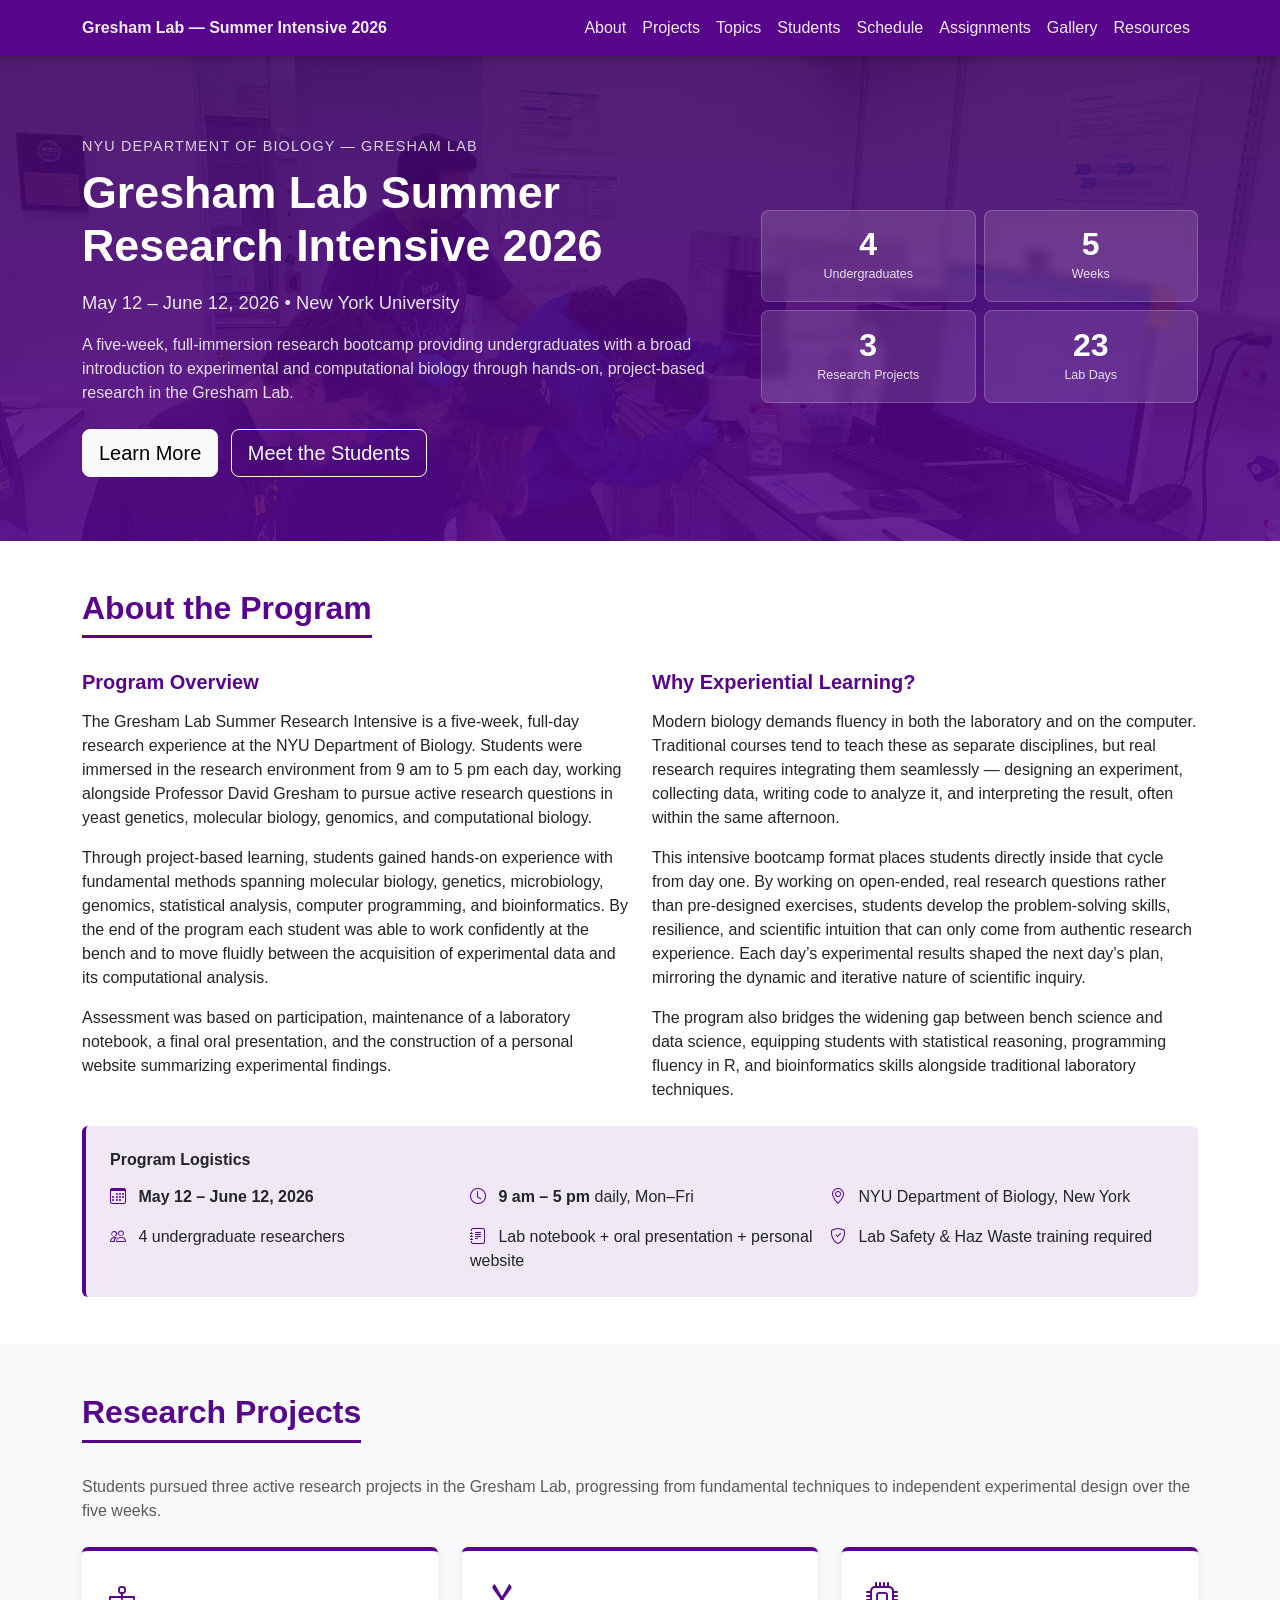
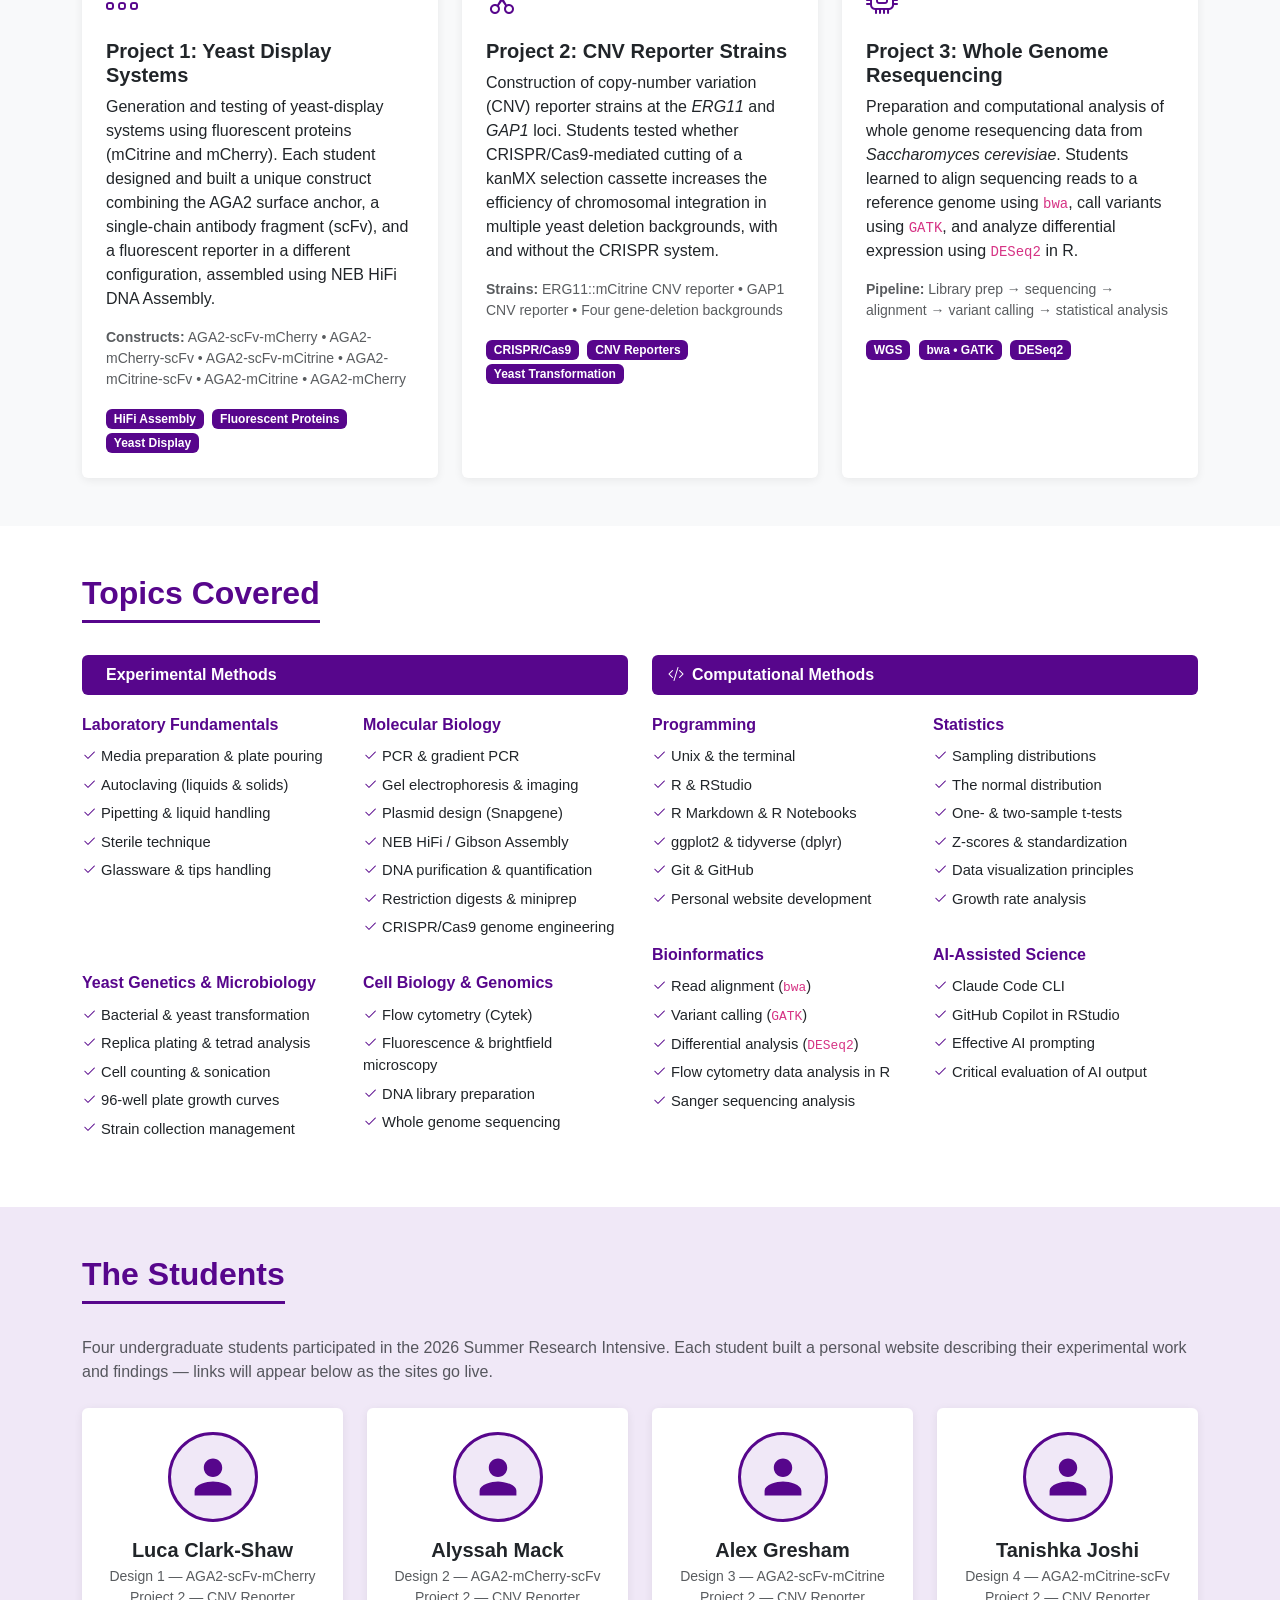
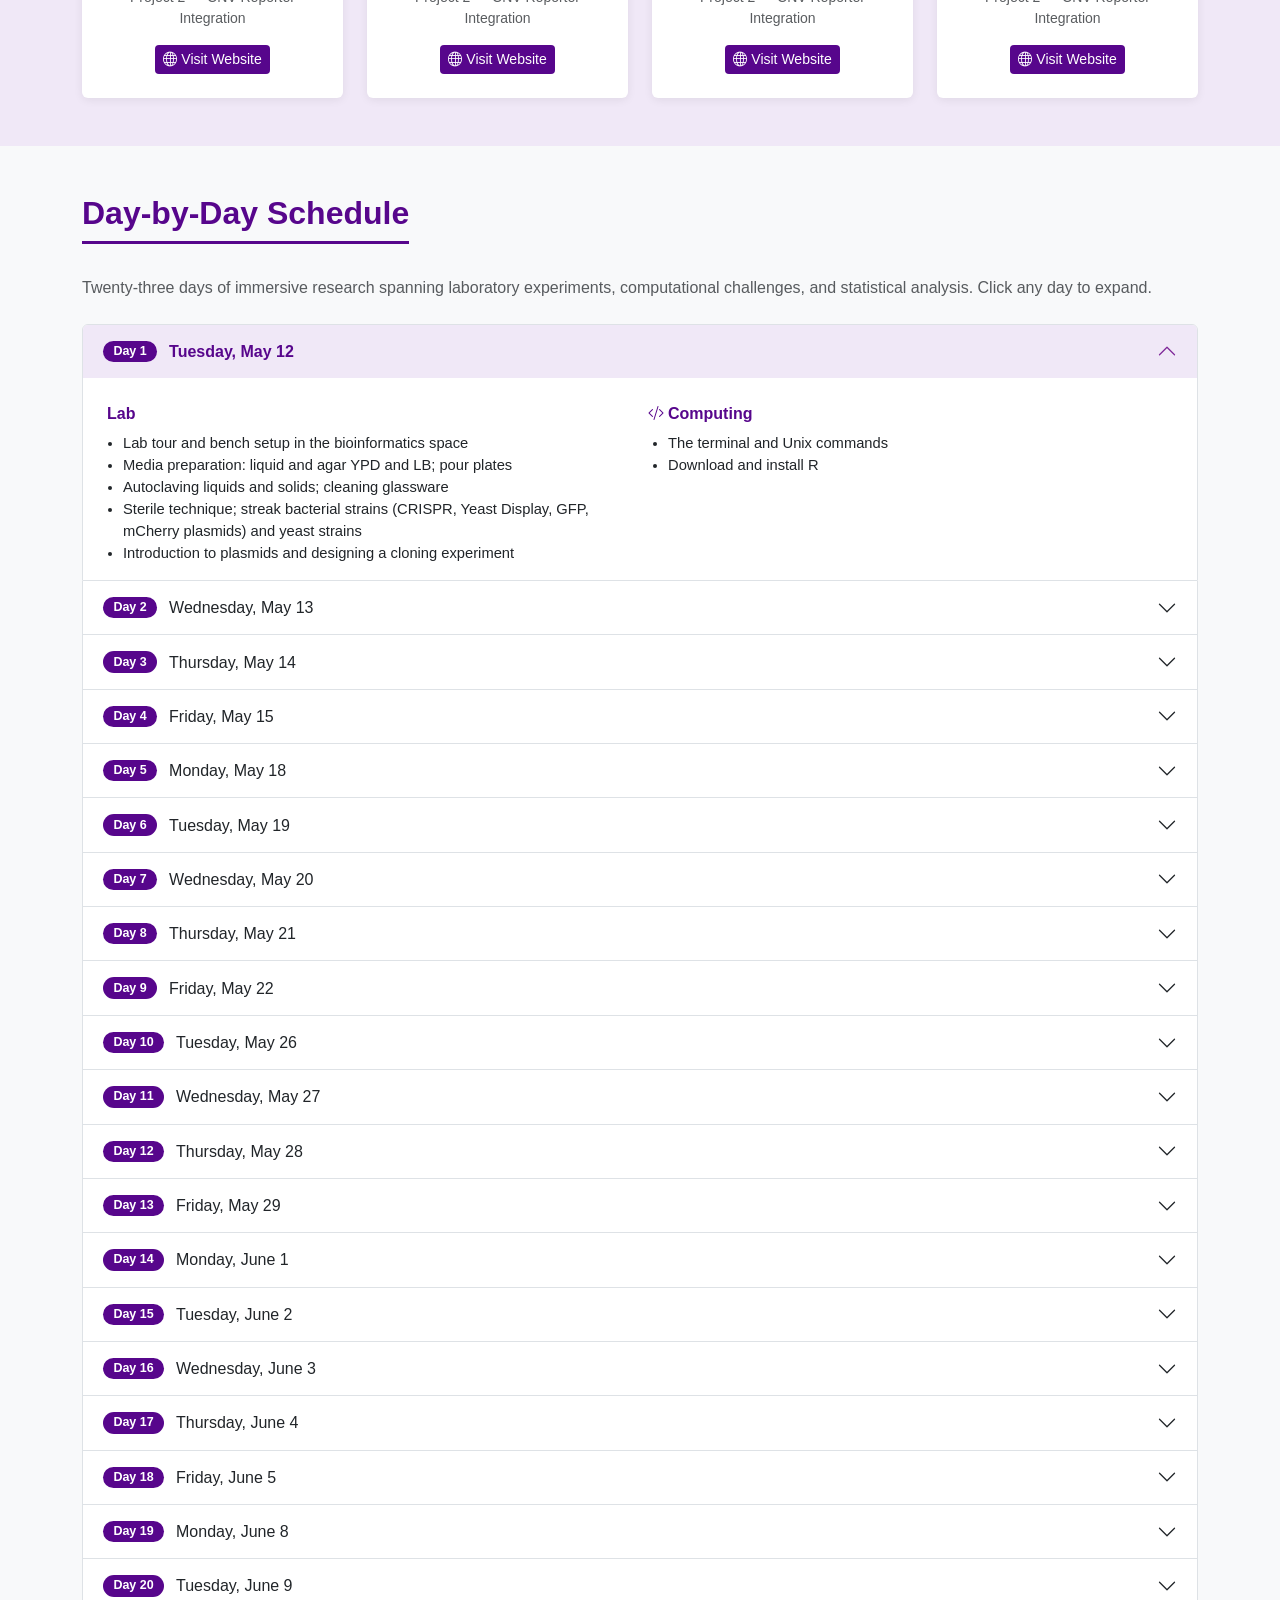
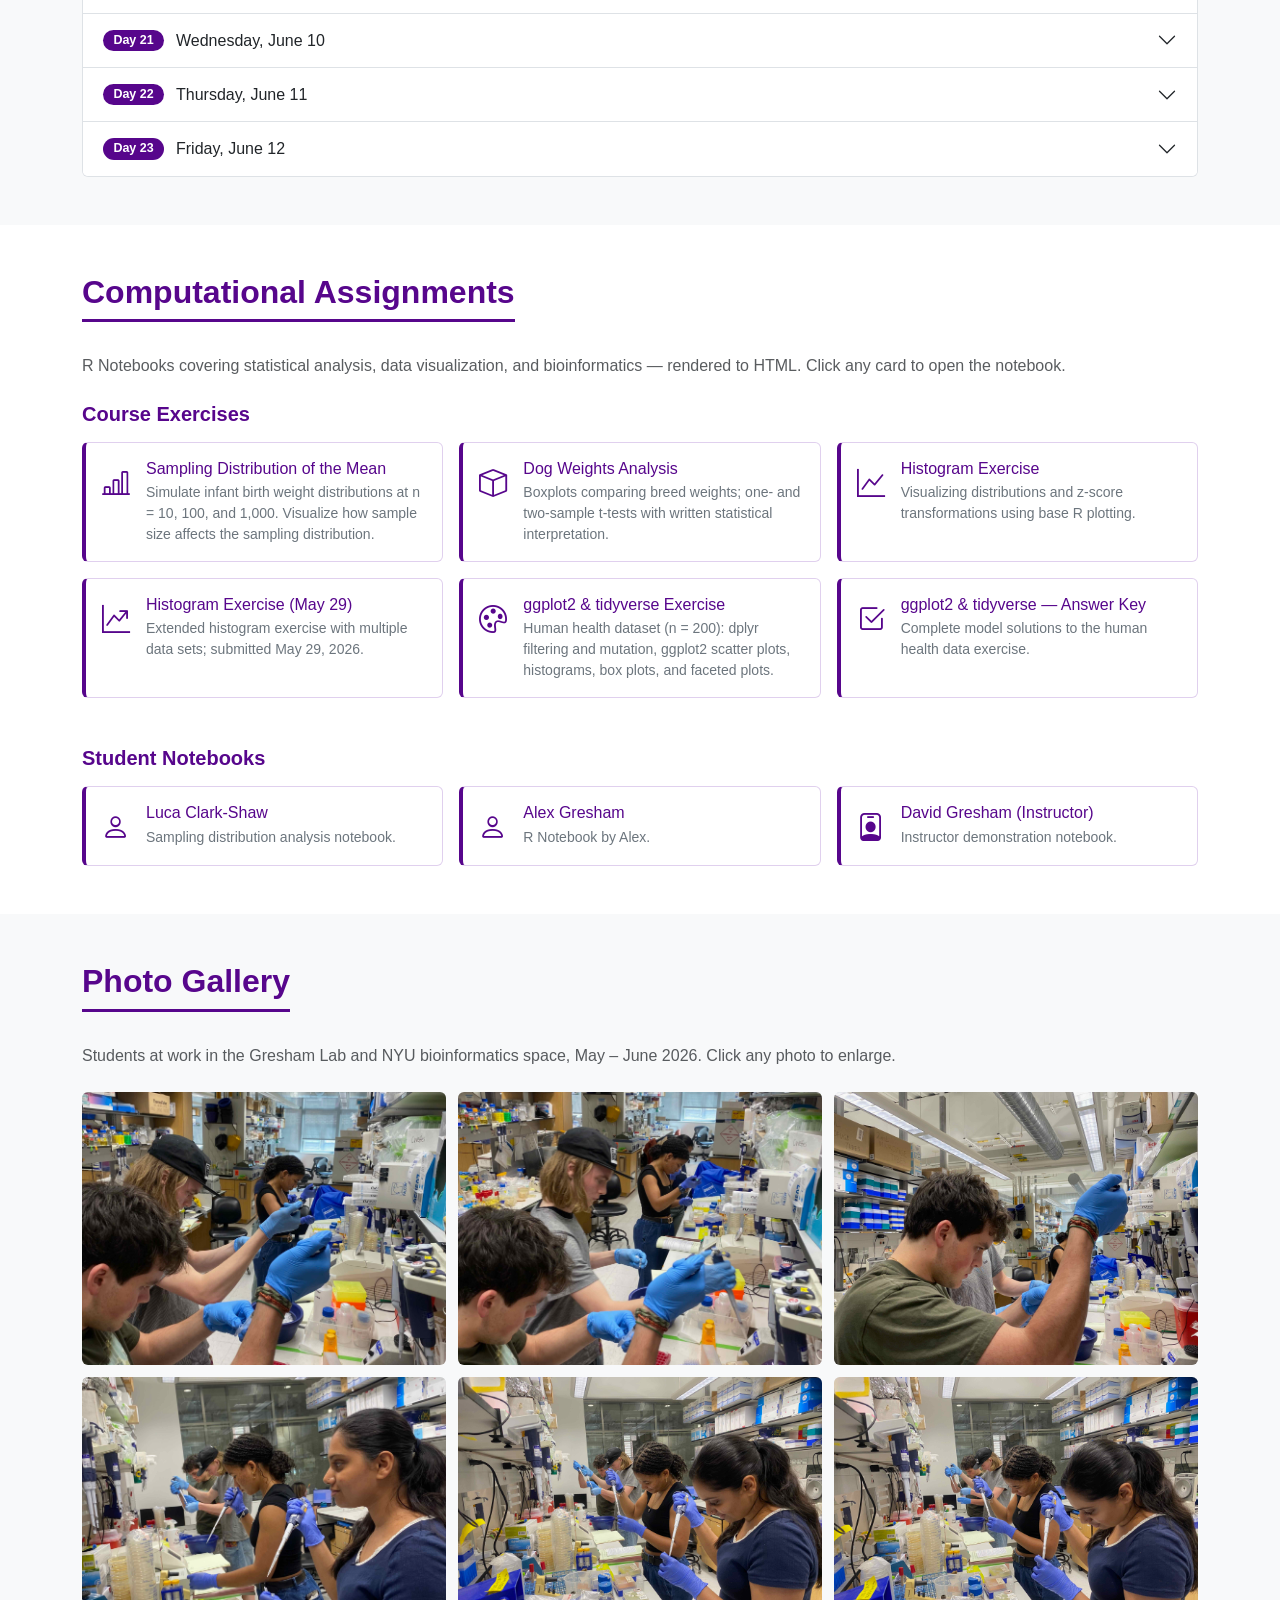
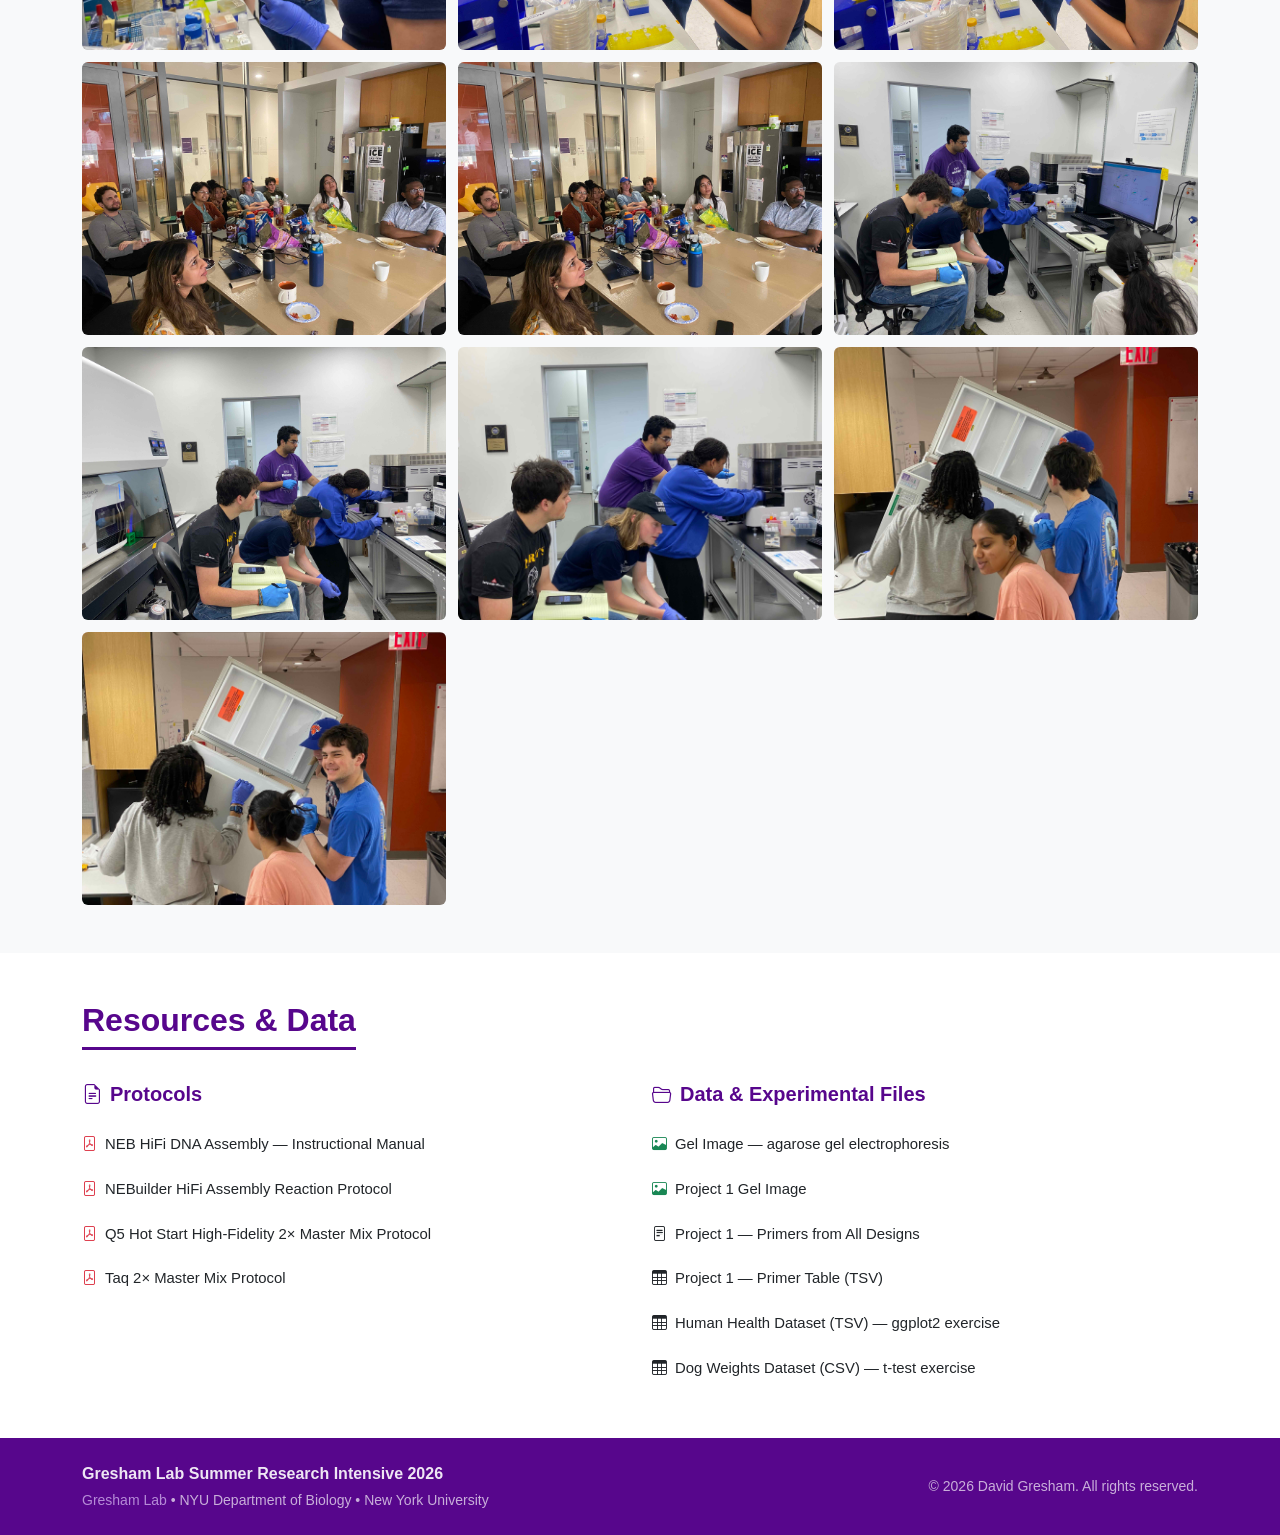
==== commit 8ed1a3d6: "Add Alex Gresham's website link Co-Authored-By: Claude Sonnet 4.6 <noreply@anthropic.com>" ====
--- a/index.html
+++ b/index.html
@@ -442,8 +442,8 @@
               Design 3 &mdash; AGA2-scFv-mCitrine<br>
               Project 2 &mdash; CNV Reporter Integration
             </p>
-            <a href="#" class="btn btn-nyu btn-sm disabled" aria-disabled="true">
-              <i class="bi bi-globe me-1"></i>Website coming soon
+            <a href="https://alexgresham29.github.io/AlexGreshamResearch-portfolio2026/index.html" target="_blank" class="btn btn-nyu btn-sm">
+              <i class="bi bi-globe me-1"></i>Visit Website
             </a>
           </div>
         </div>
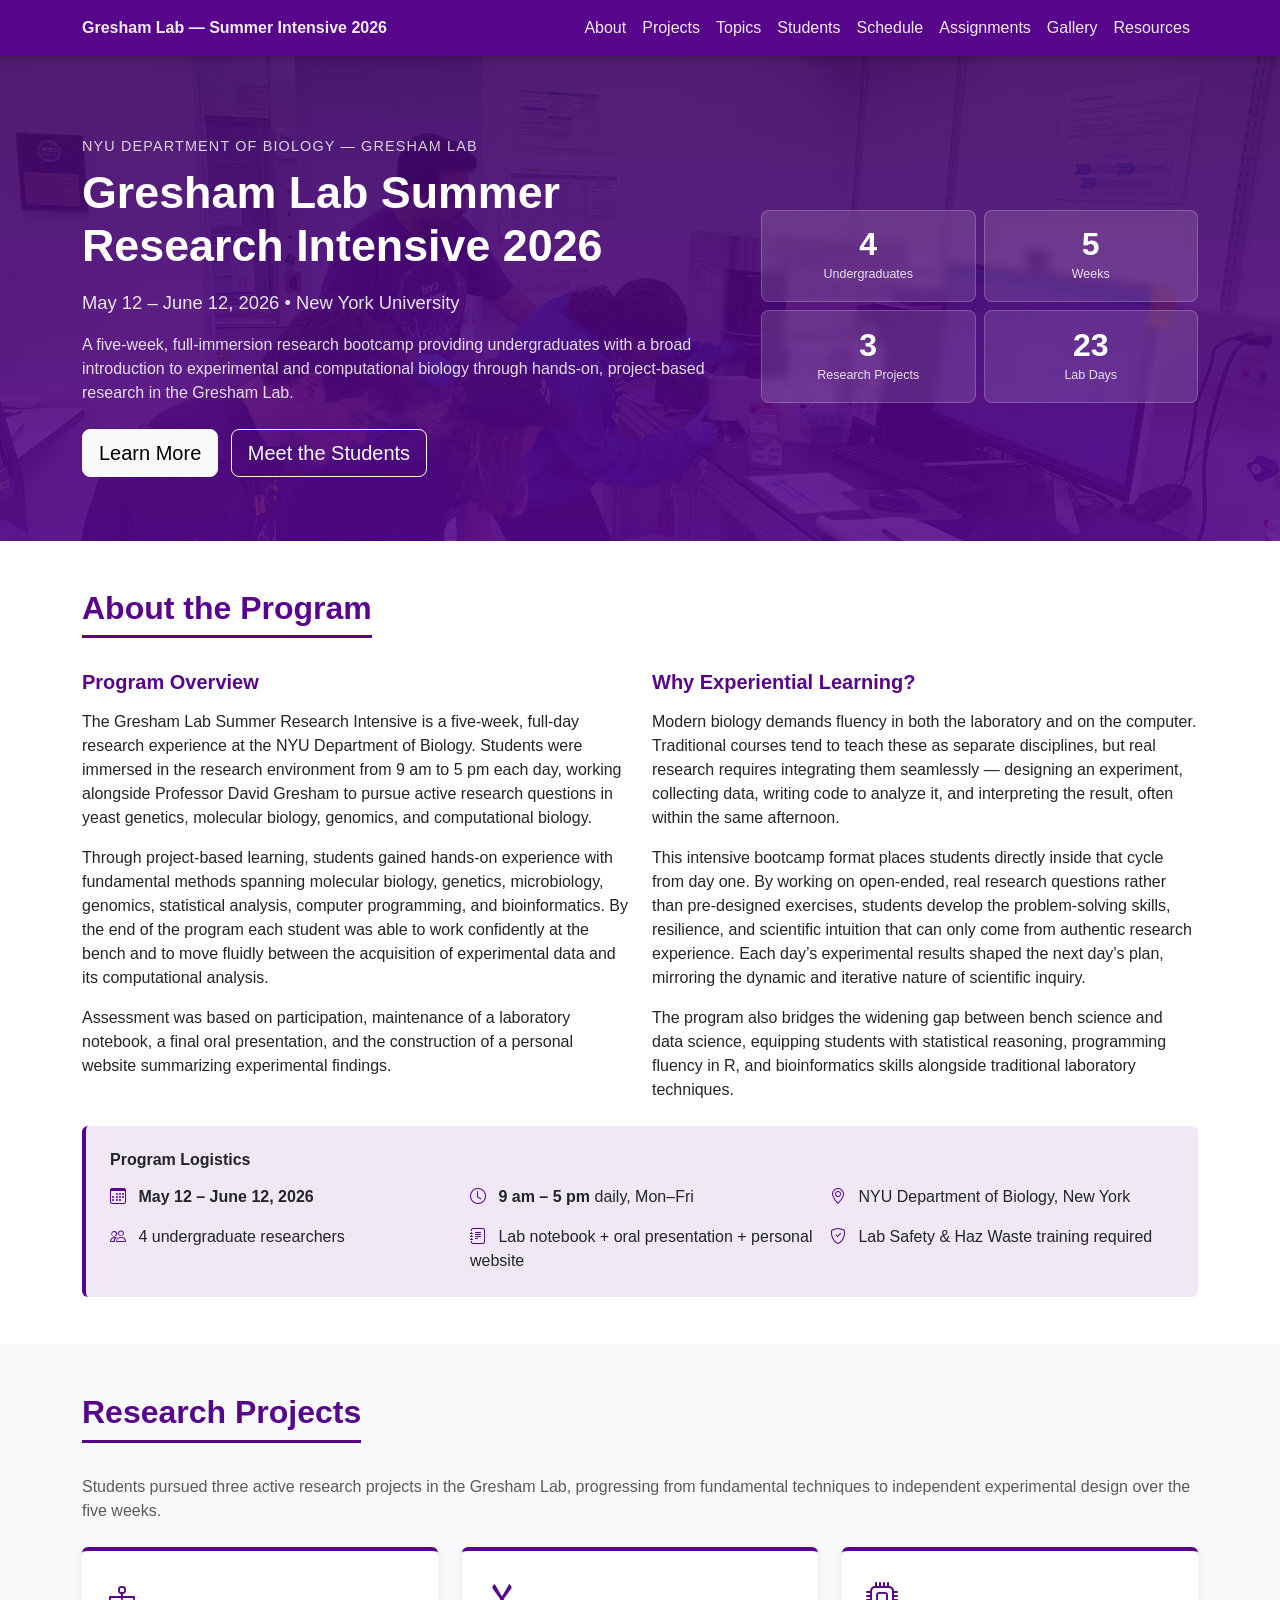
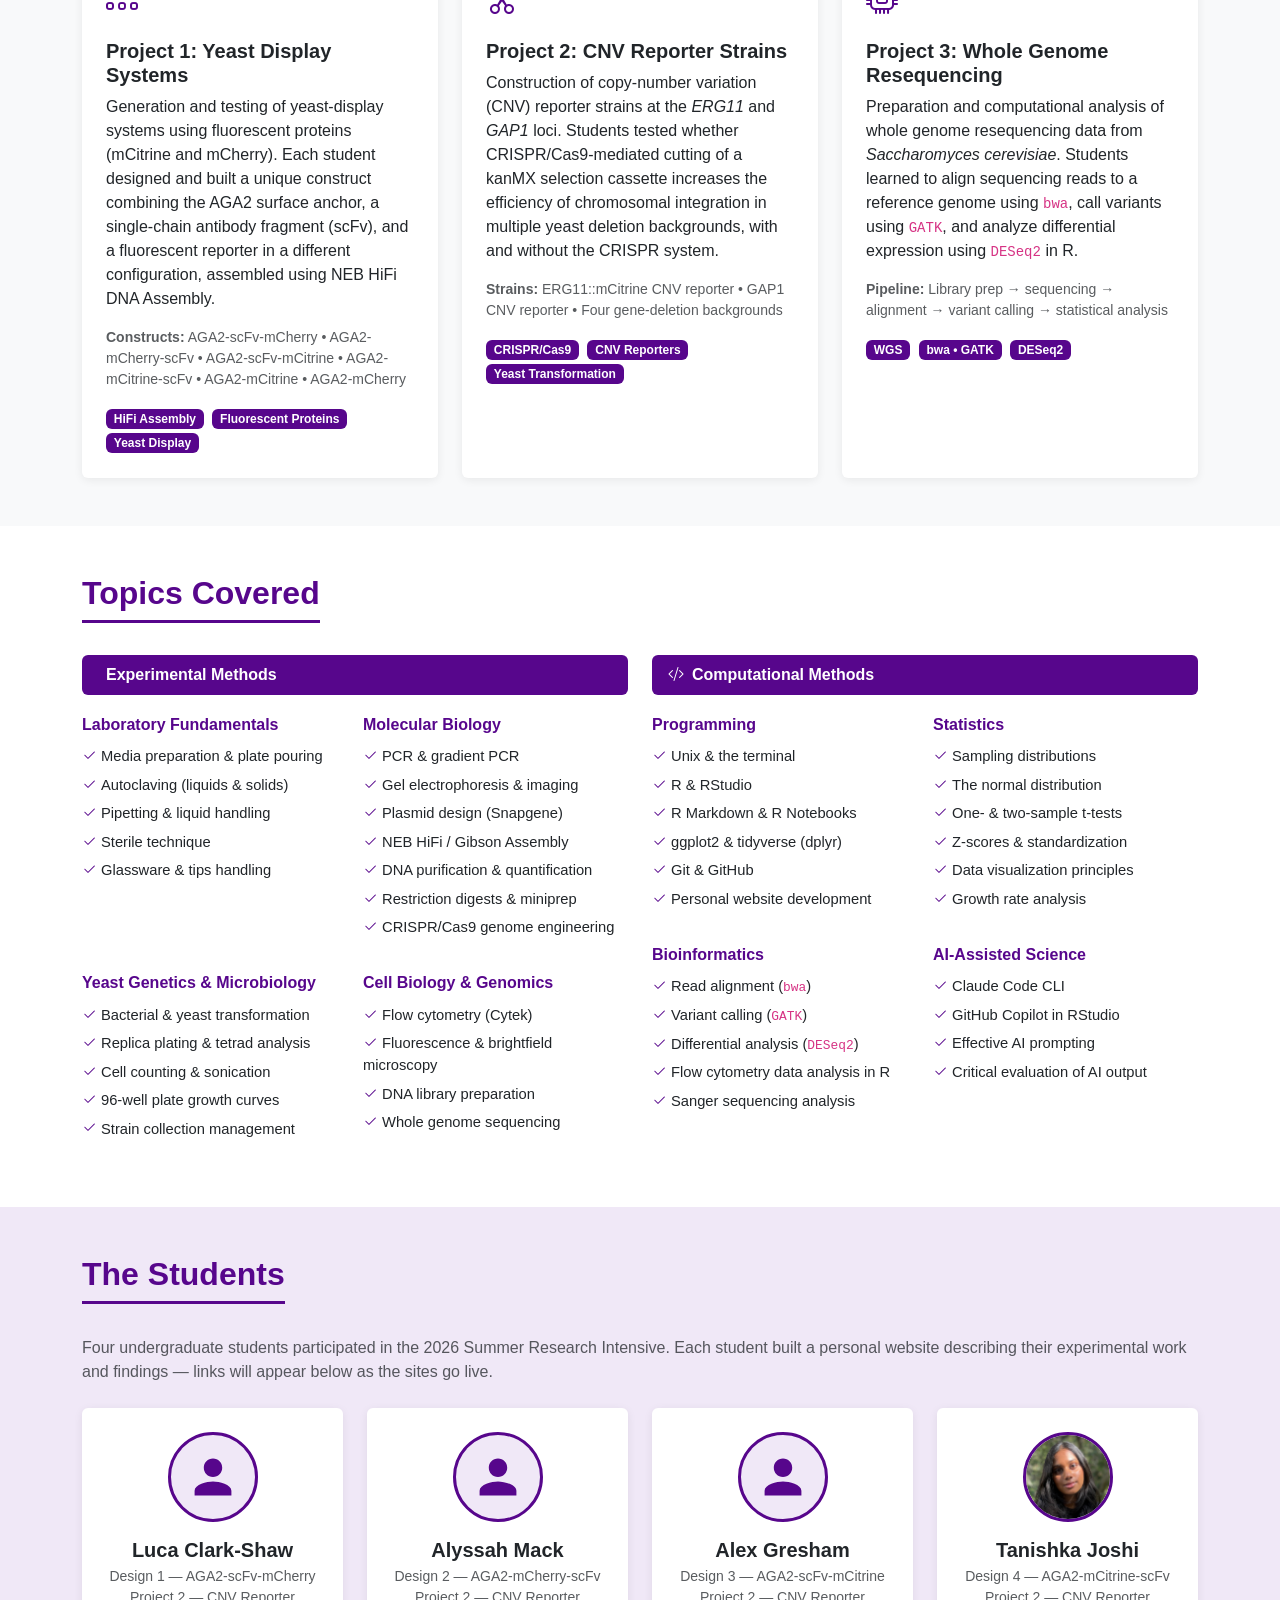
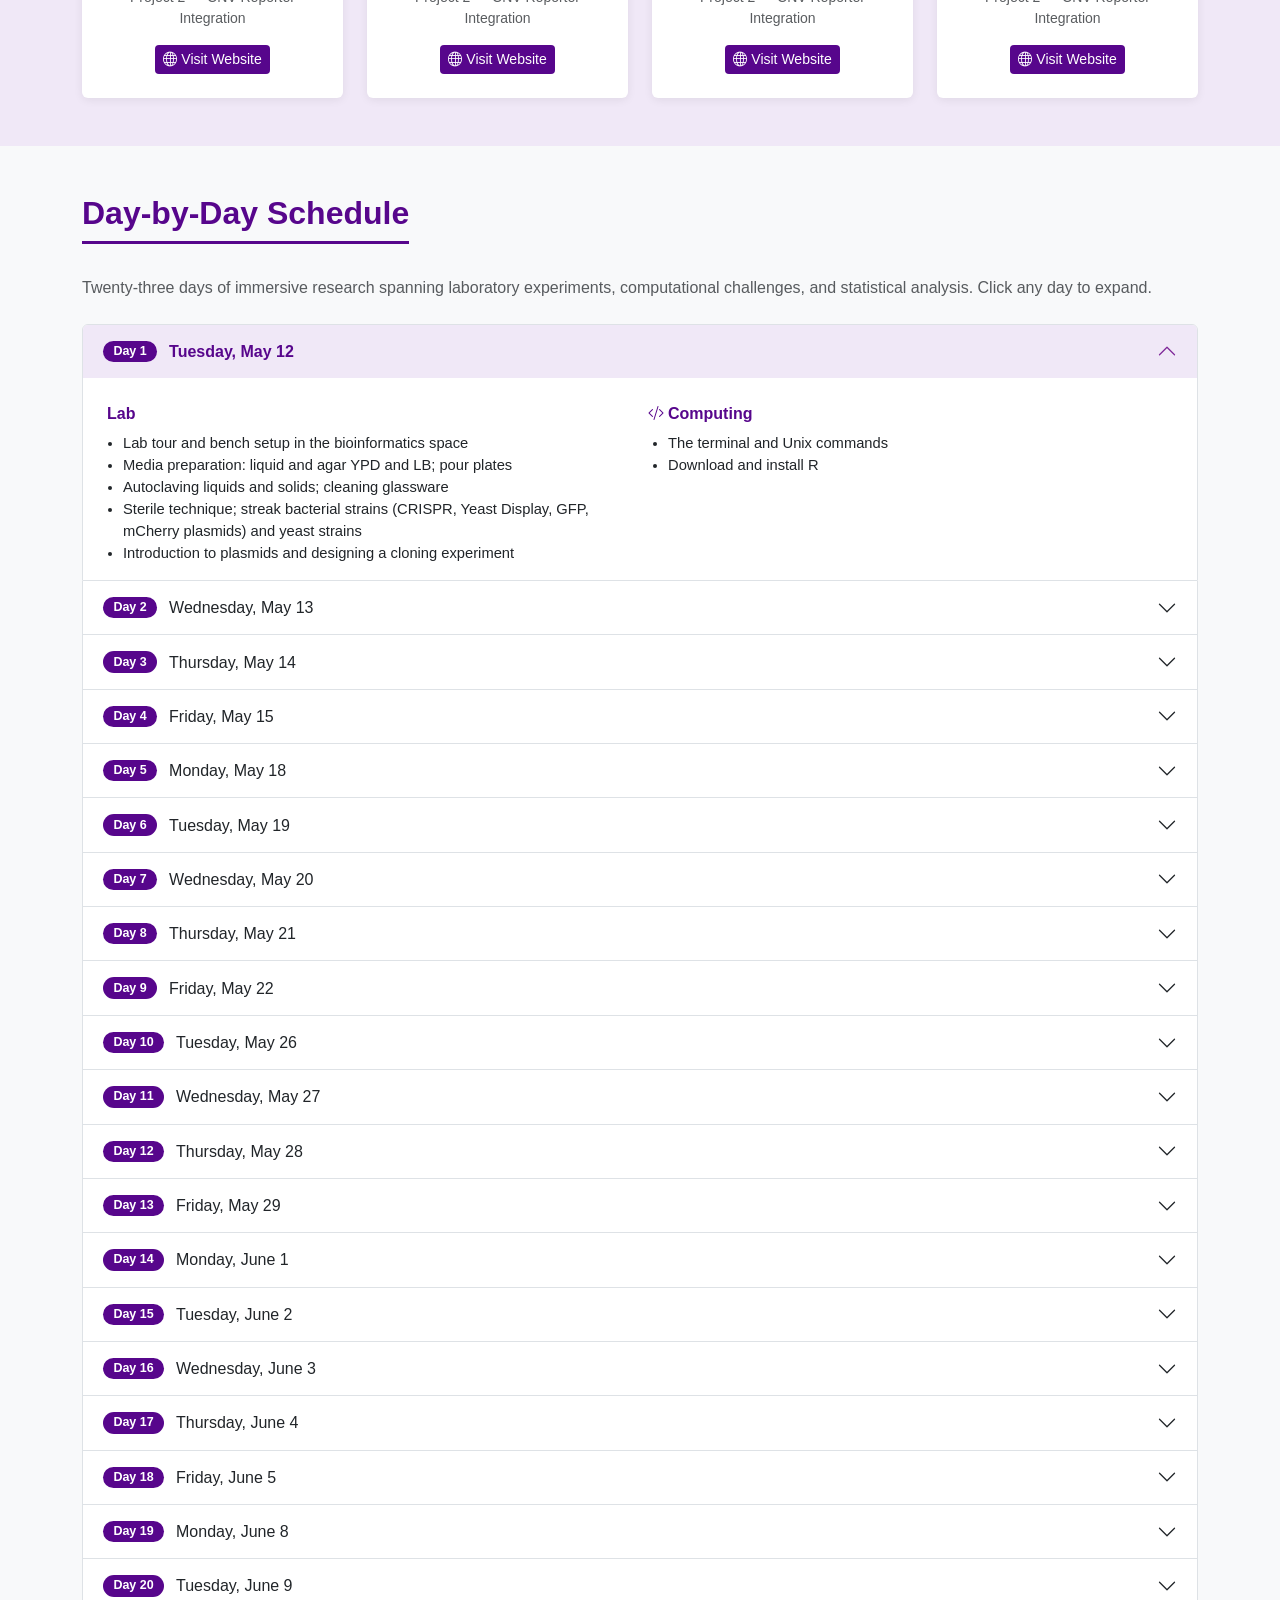
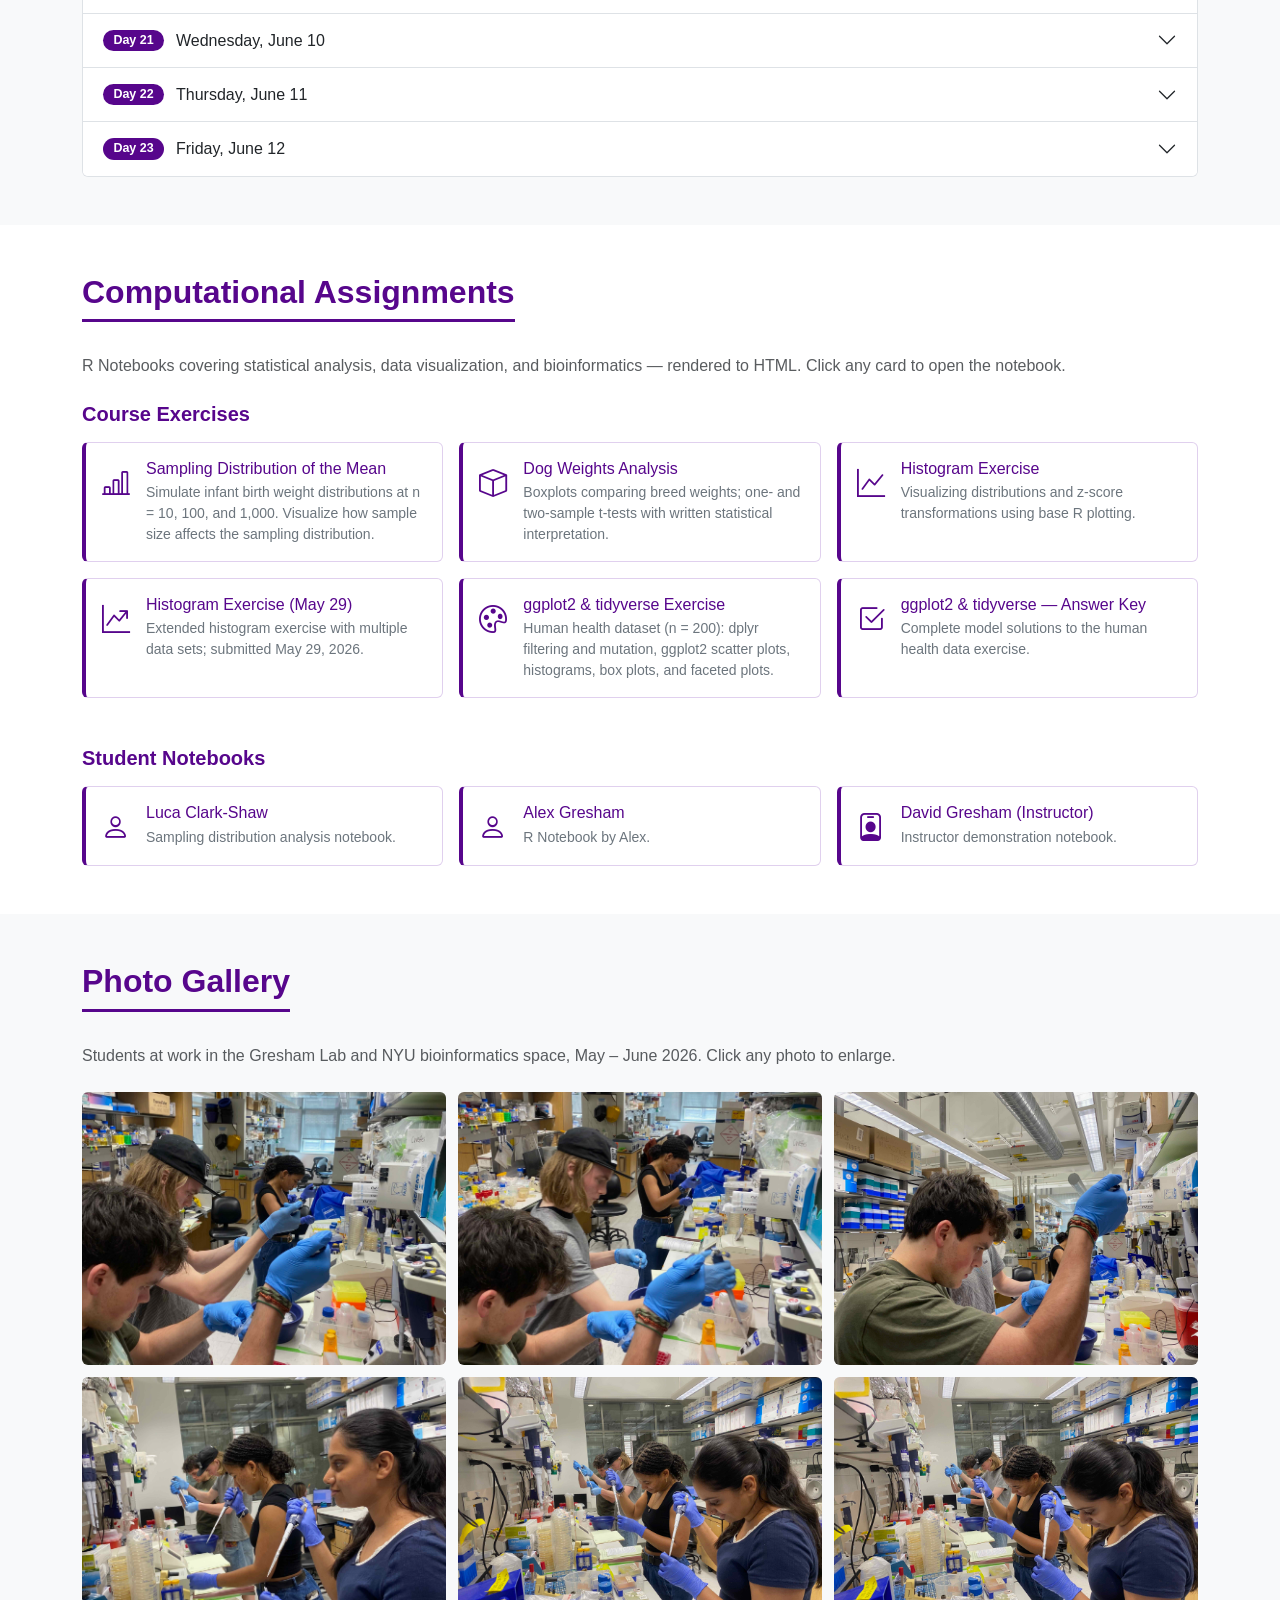
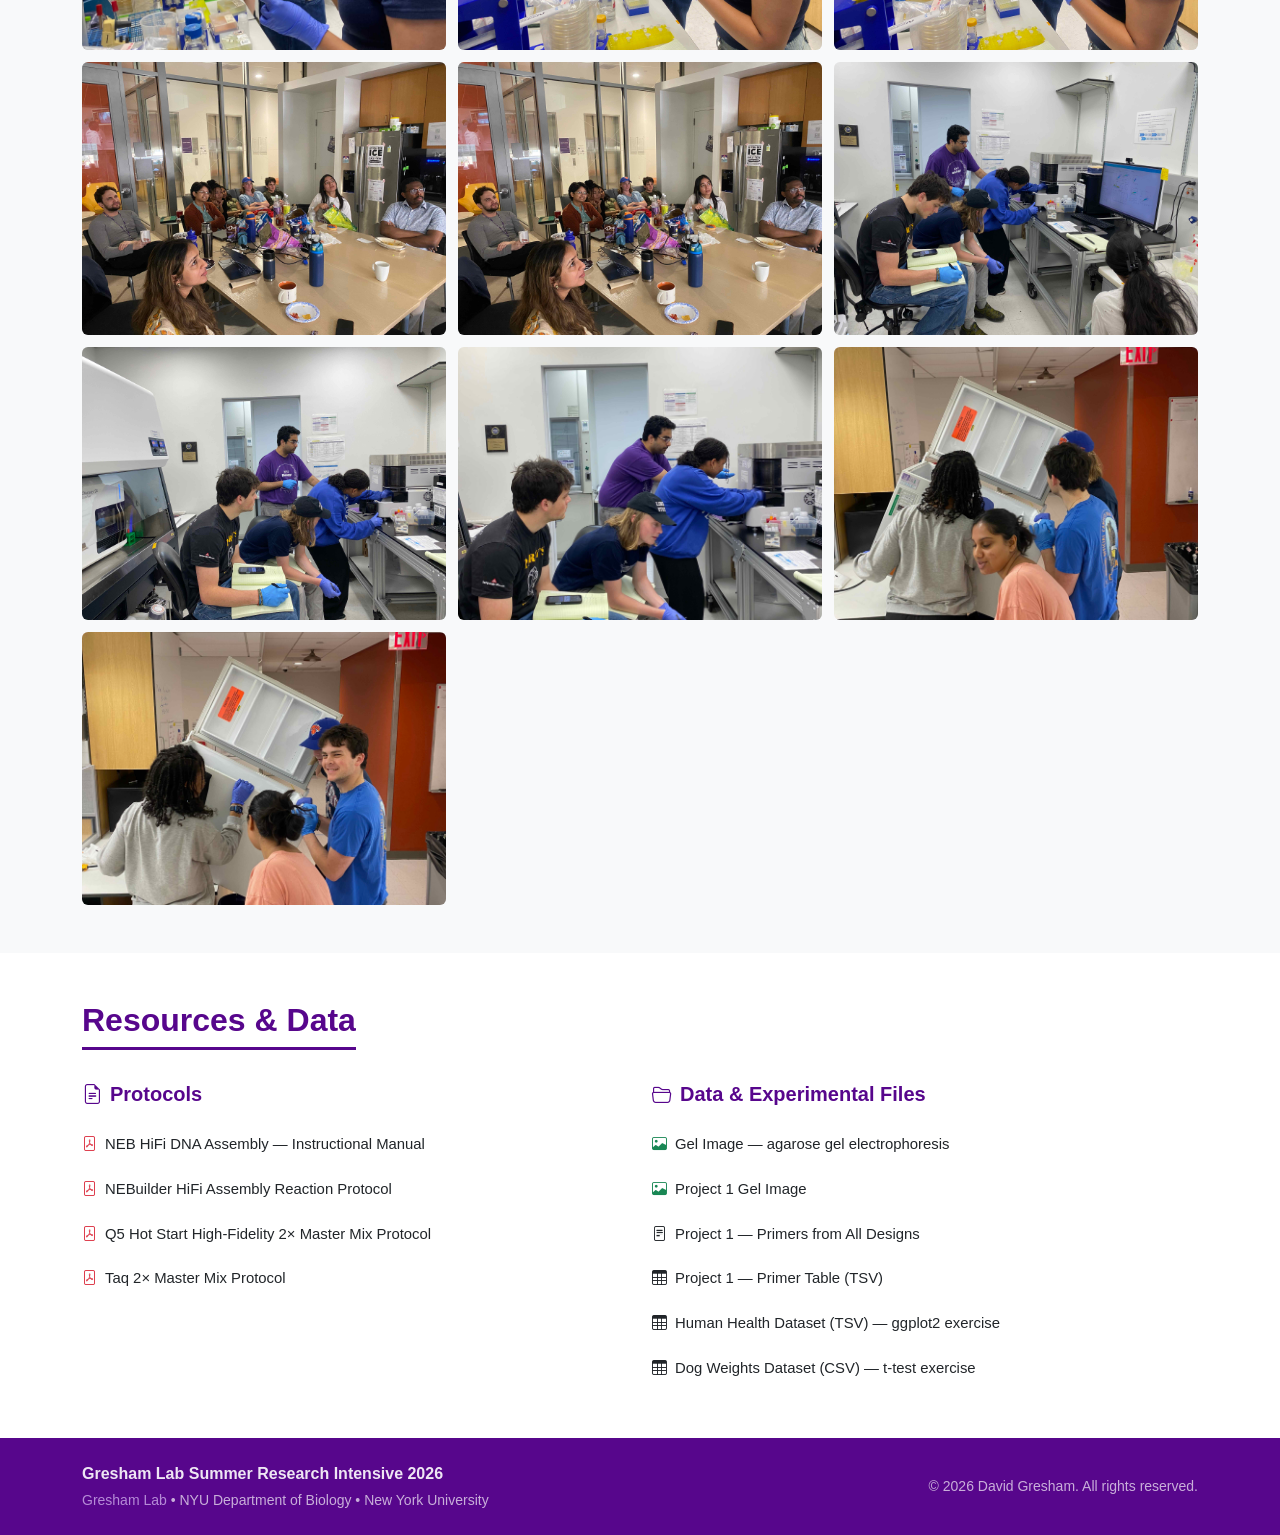
==== commit 86230733: "Add Tanishka headshot to student card Co-Authored-By: Claude Sonnet 4.6 <noreply@anthropic.com>" ====
--- a/index.html
+++ b/index.html
@@ -454,9 +454,7 @@
         <div class="card student-card text-center h-100">
           <div class="card-body p-4">
             <div class="student-avatar">
-              <svg viewBox="0 0 24 24" xmlns="http://www.w3.org/2000/svg" aria-hidden="true">
-                <path d="M12 12c2.7 0 4.8-2.1 4.8-4.8S14.7 2.4 12 2.4 7.2 4.5 7.2 7.2 9.3 12 12 12zm0 2.4c-3.2 0-9.6 1.6-9.6 4.8v2.4h19.2v-2.4c0-3.2-6.4-4.8-9.6-4.8z"/>
-              </svg>
+              <img src="studentHeadShots/Tanishka.png" alt="Tanishka Joshi" style="width:100%;height:100%;object-fit:cover;border-radius:50%;">
             </div>
             <h5 class="fw-bold mb-1">Tanishka Joshi</h5>
             <p class="text-muted small mb-3">
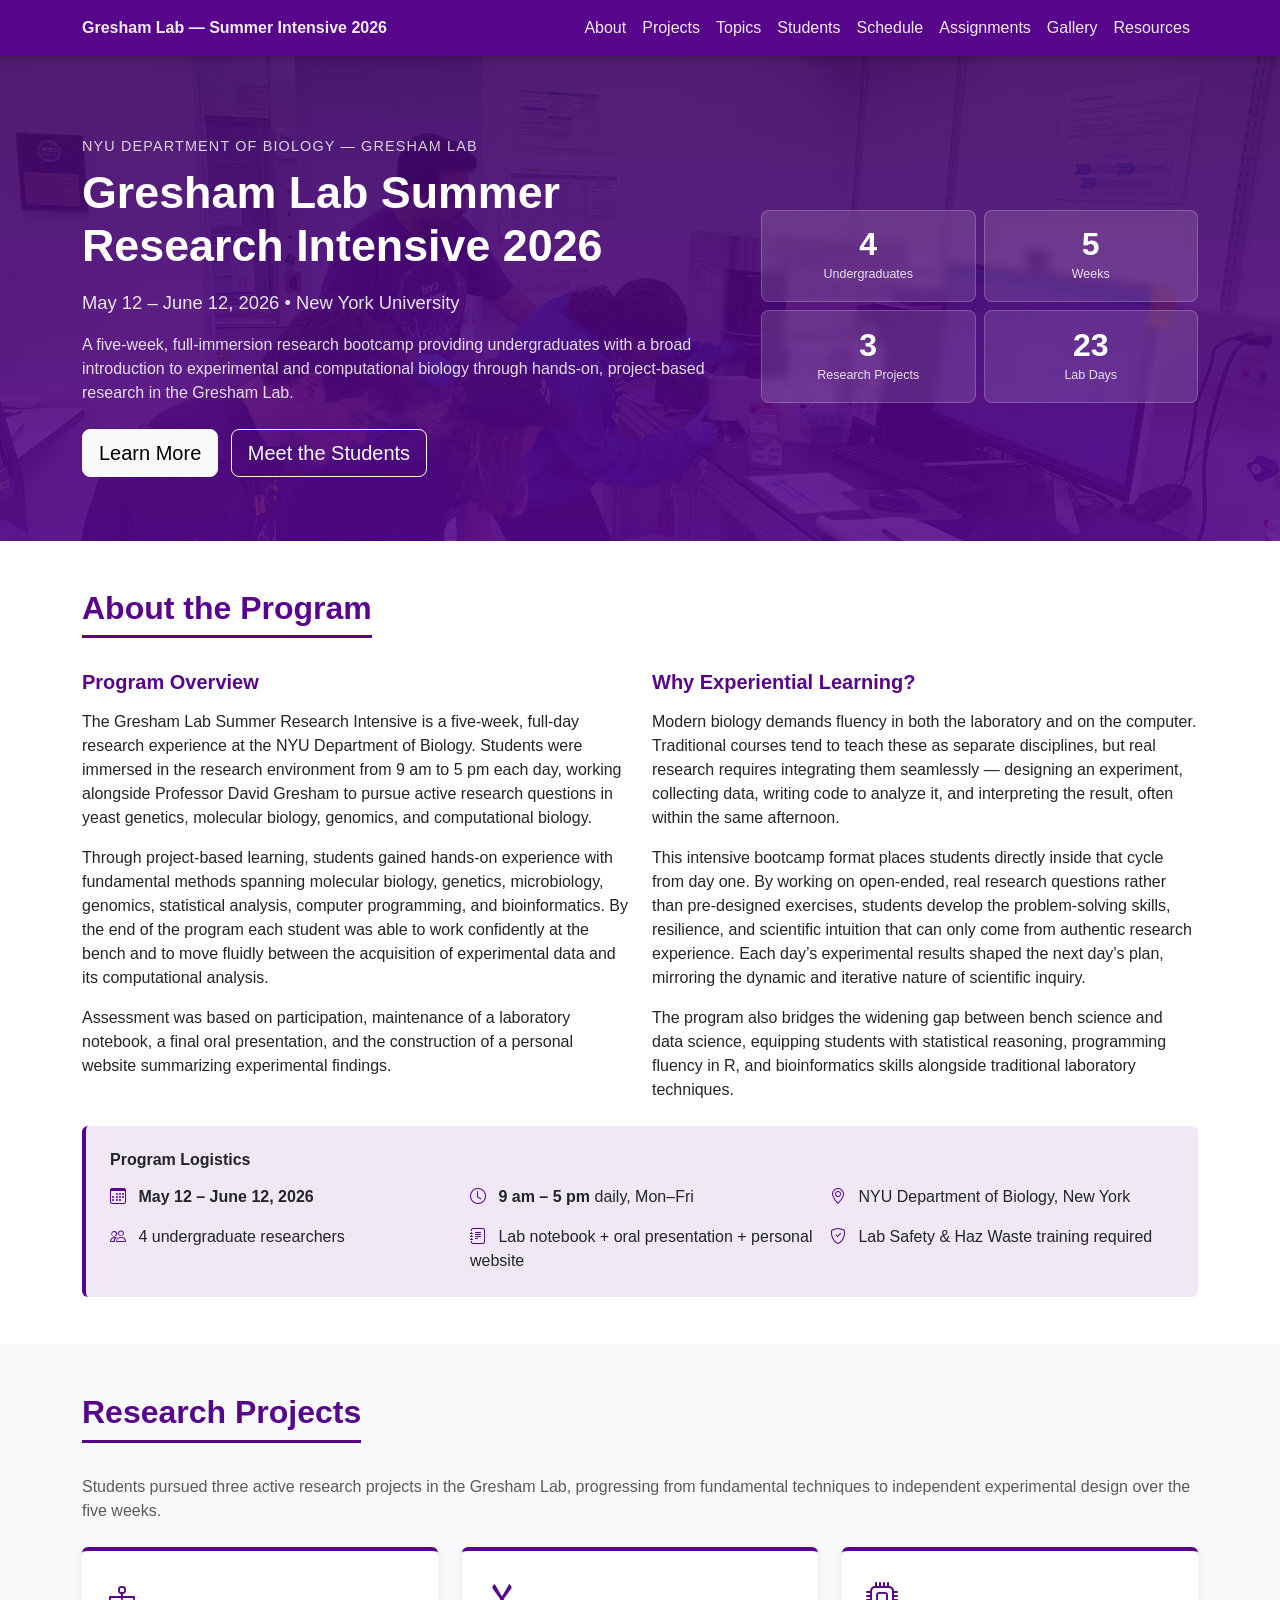
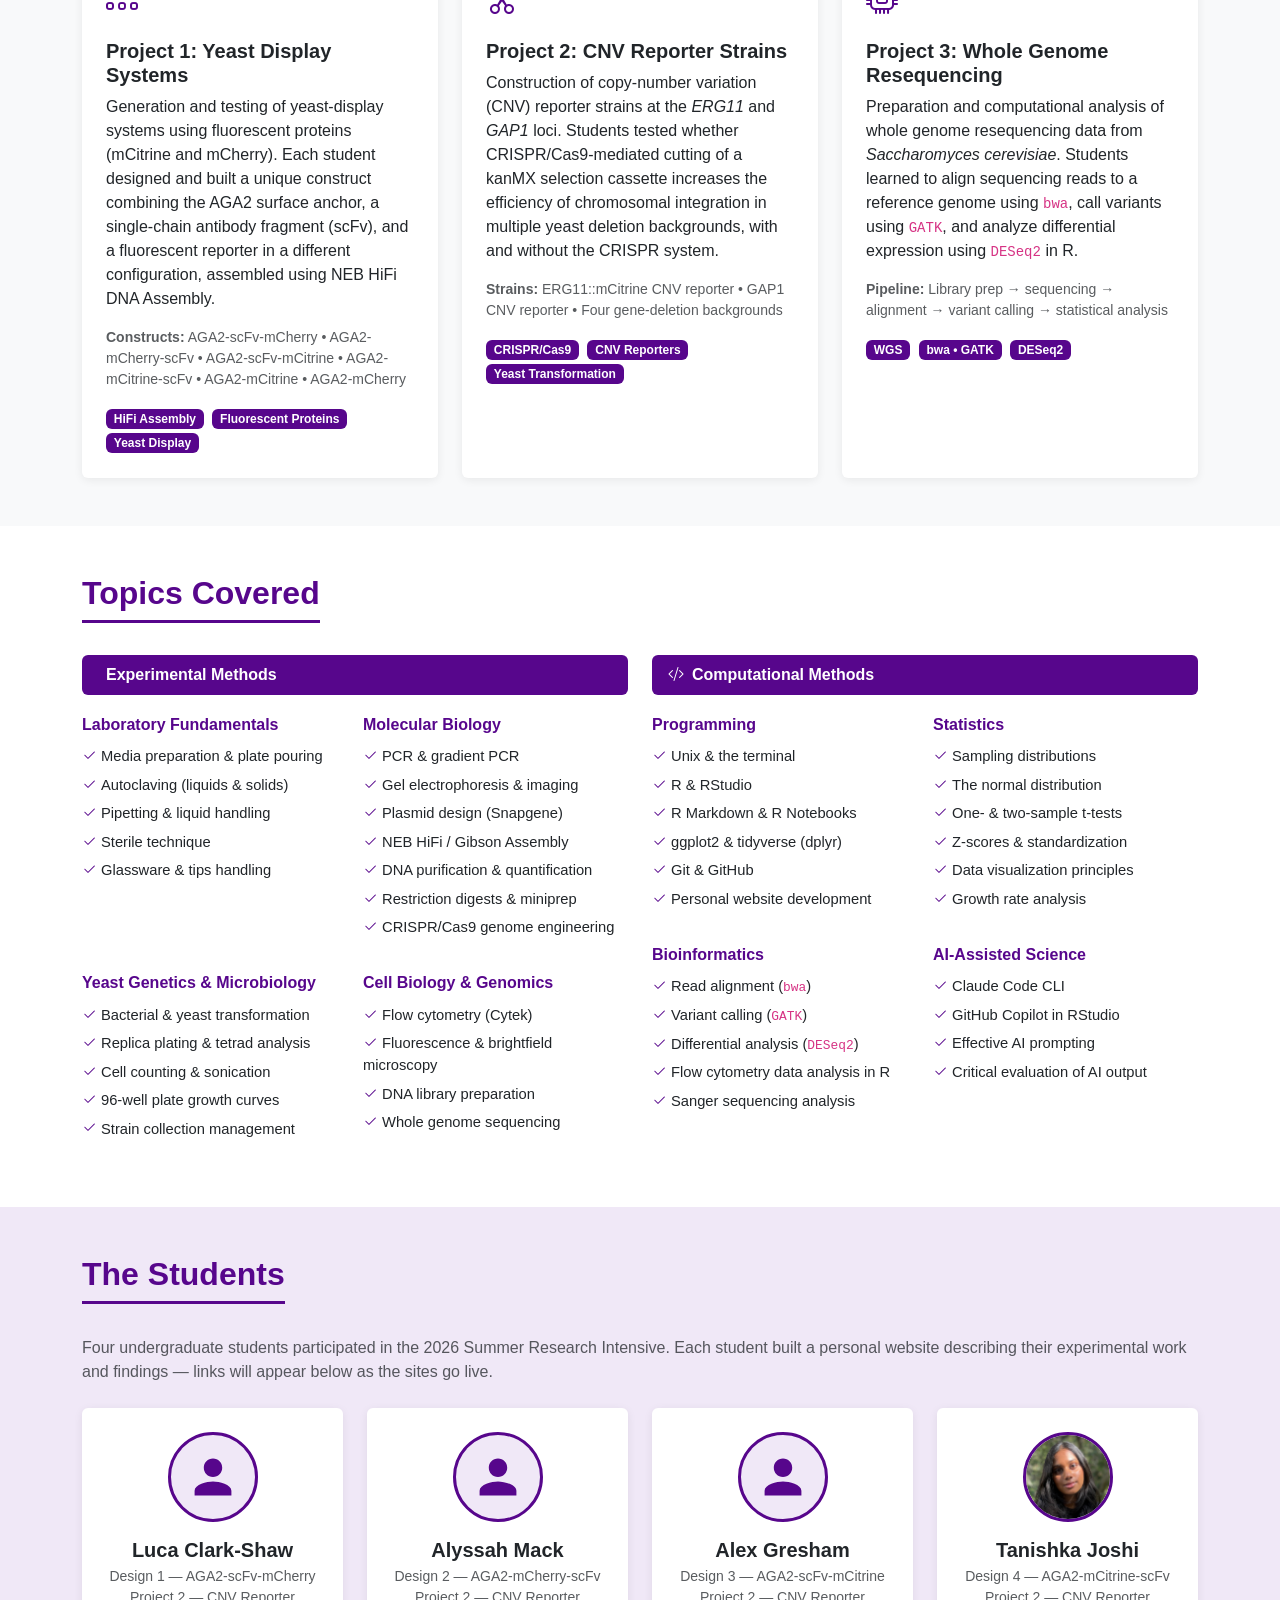
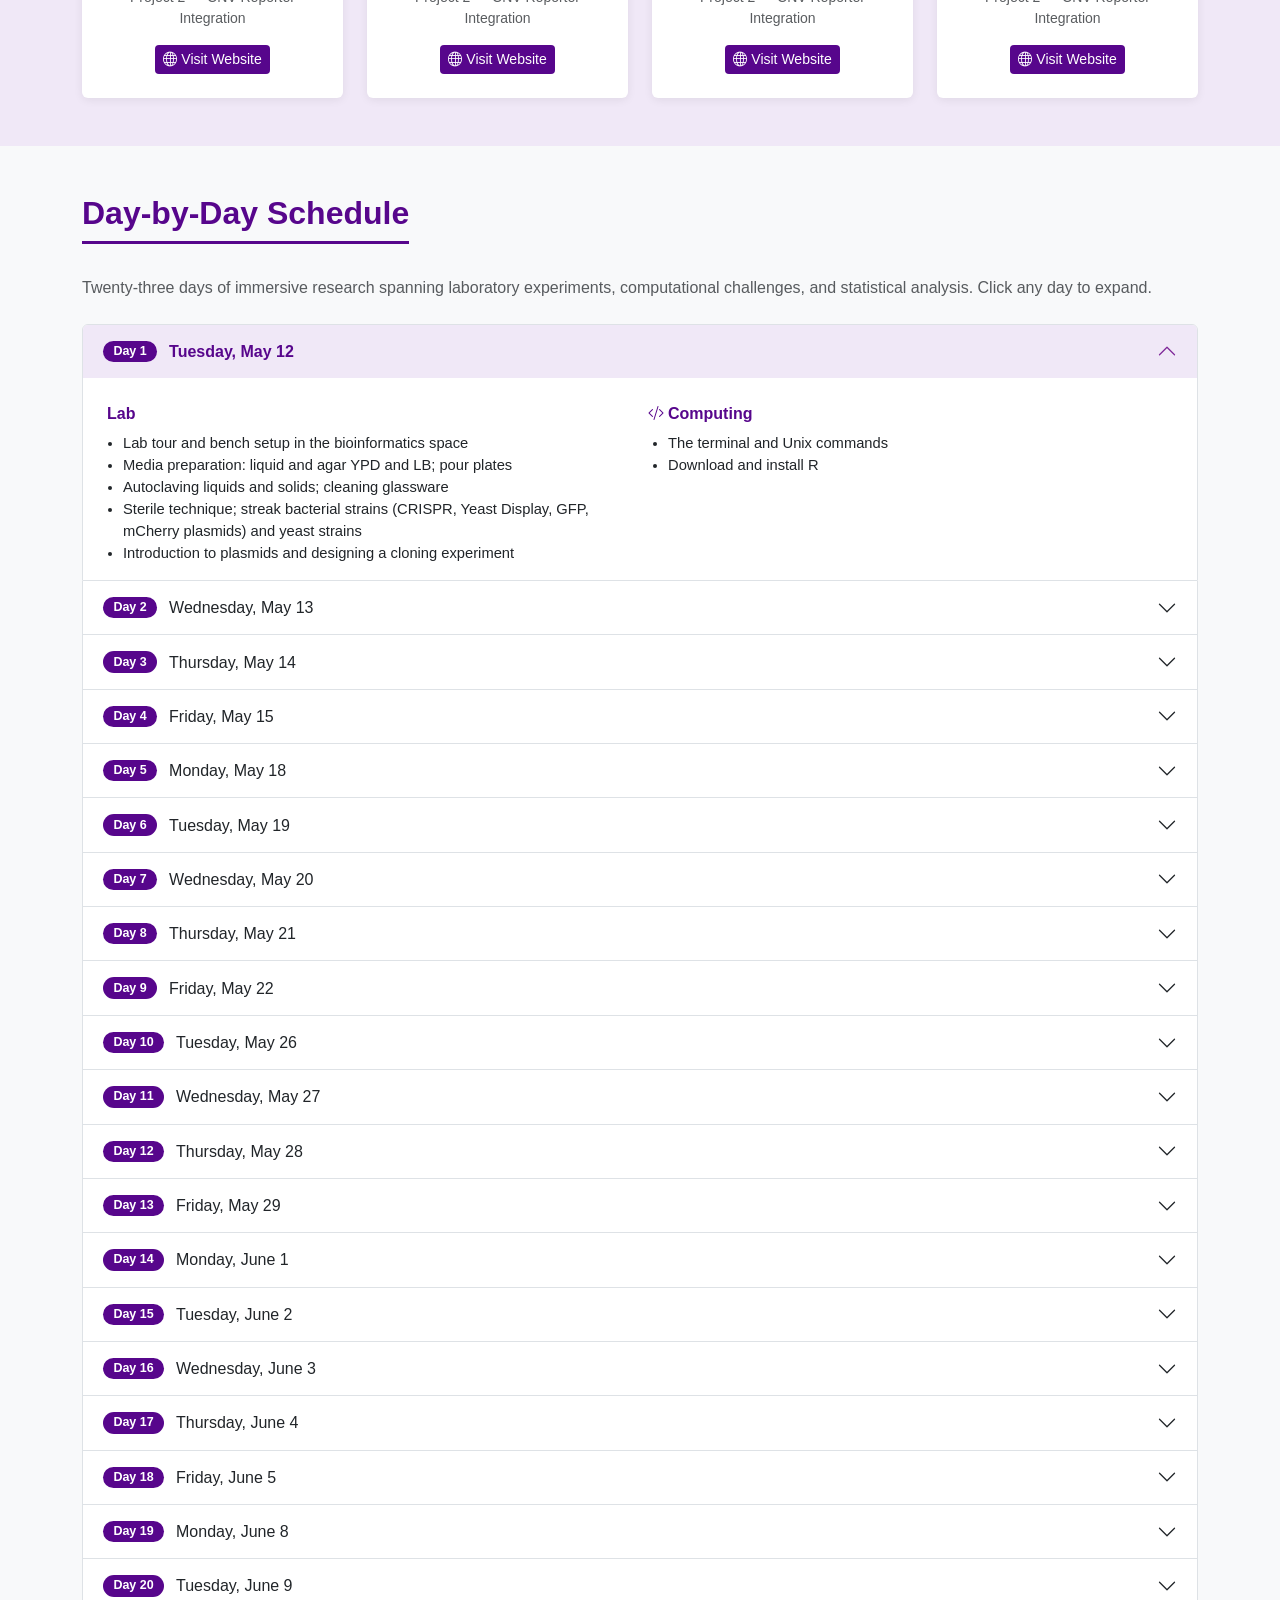
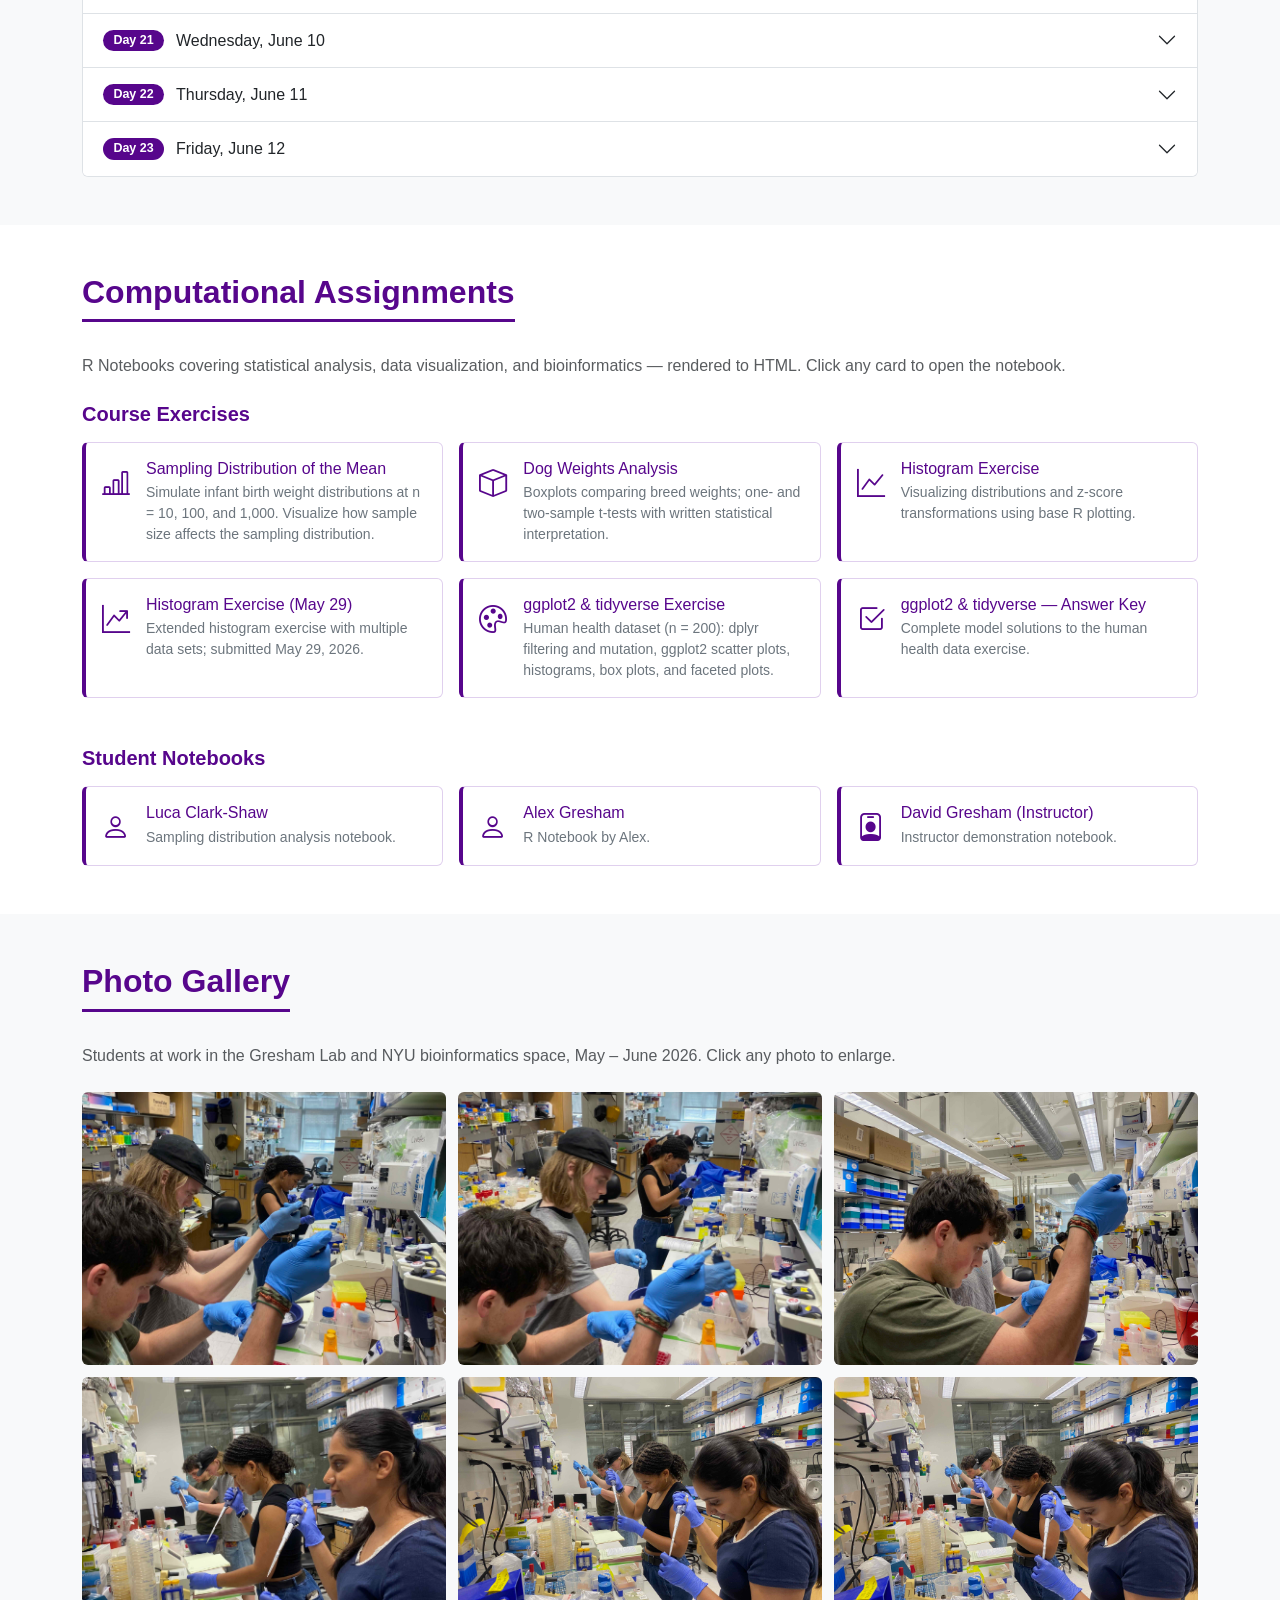
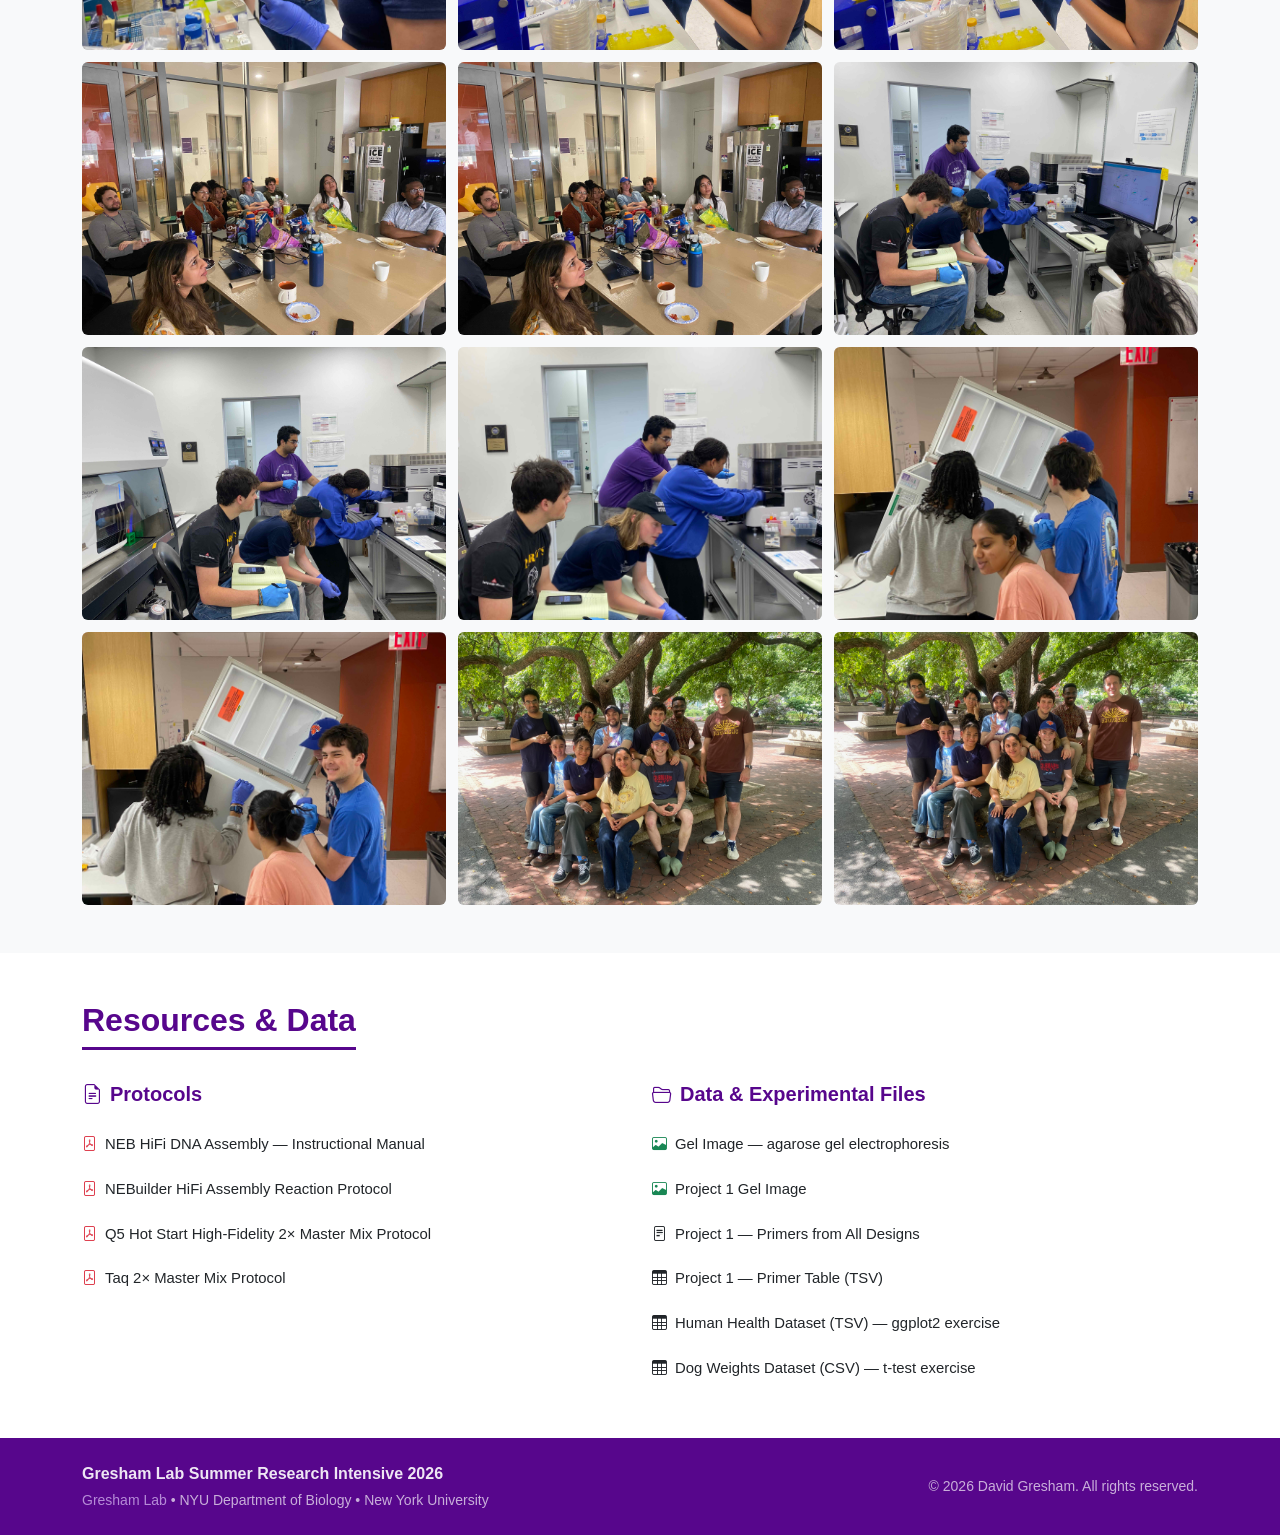
==== commit edefea4e: "Add two new photos to gallery Co-Authored-By: Claude Sonnet 4.6 <noreply@anthropic.com>" ====
--- a/index.html
+++ b/index.html
@@ -1372,6 +1372,12 @@
       </div>
       <div class="gallery-item" onclick="openLightbox('Photos/IMG_9675.jpeg')" role="button" tabindex="0" aria-label="Enlarge photo 13">
         <img src="Photos/IMG_9675.jpeg" alt="Lab work" loading="lazy">
+      </div>
+      <div class="gallery-item" onclick="openLightbox('Photos/IMG_9683.jpeg')" role="button" tabindex="0" aria-label="Enlarge photo 14">
+        <img src="Photos/IMG_9683.jpeg" alt="Lab work" loading="lazy">
+      </div>
+      <div class="gallery-item" onclick="openLightbox('Photos/IMG_9688.jpeg')" role="button" tabindex="0" aria-label="Enlarge photo 15">
+        <img src="Photos/IMG_9688.jpeg" alt="Lab work" loading="lazy">
       </div>
     </div>
   </div>
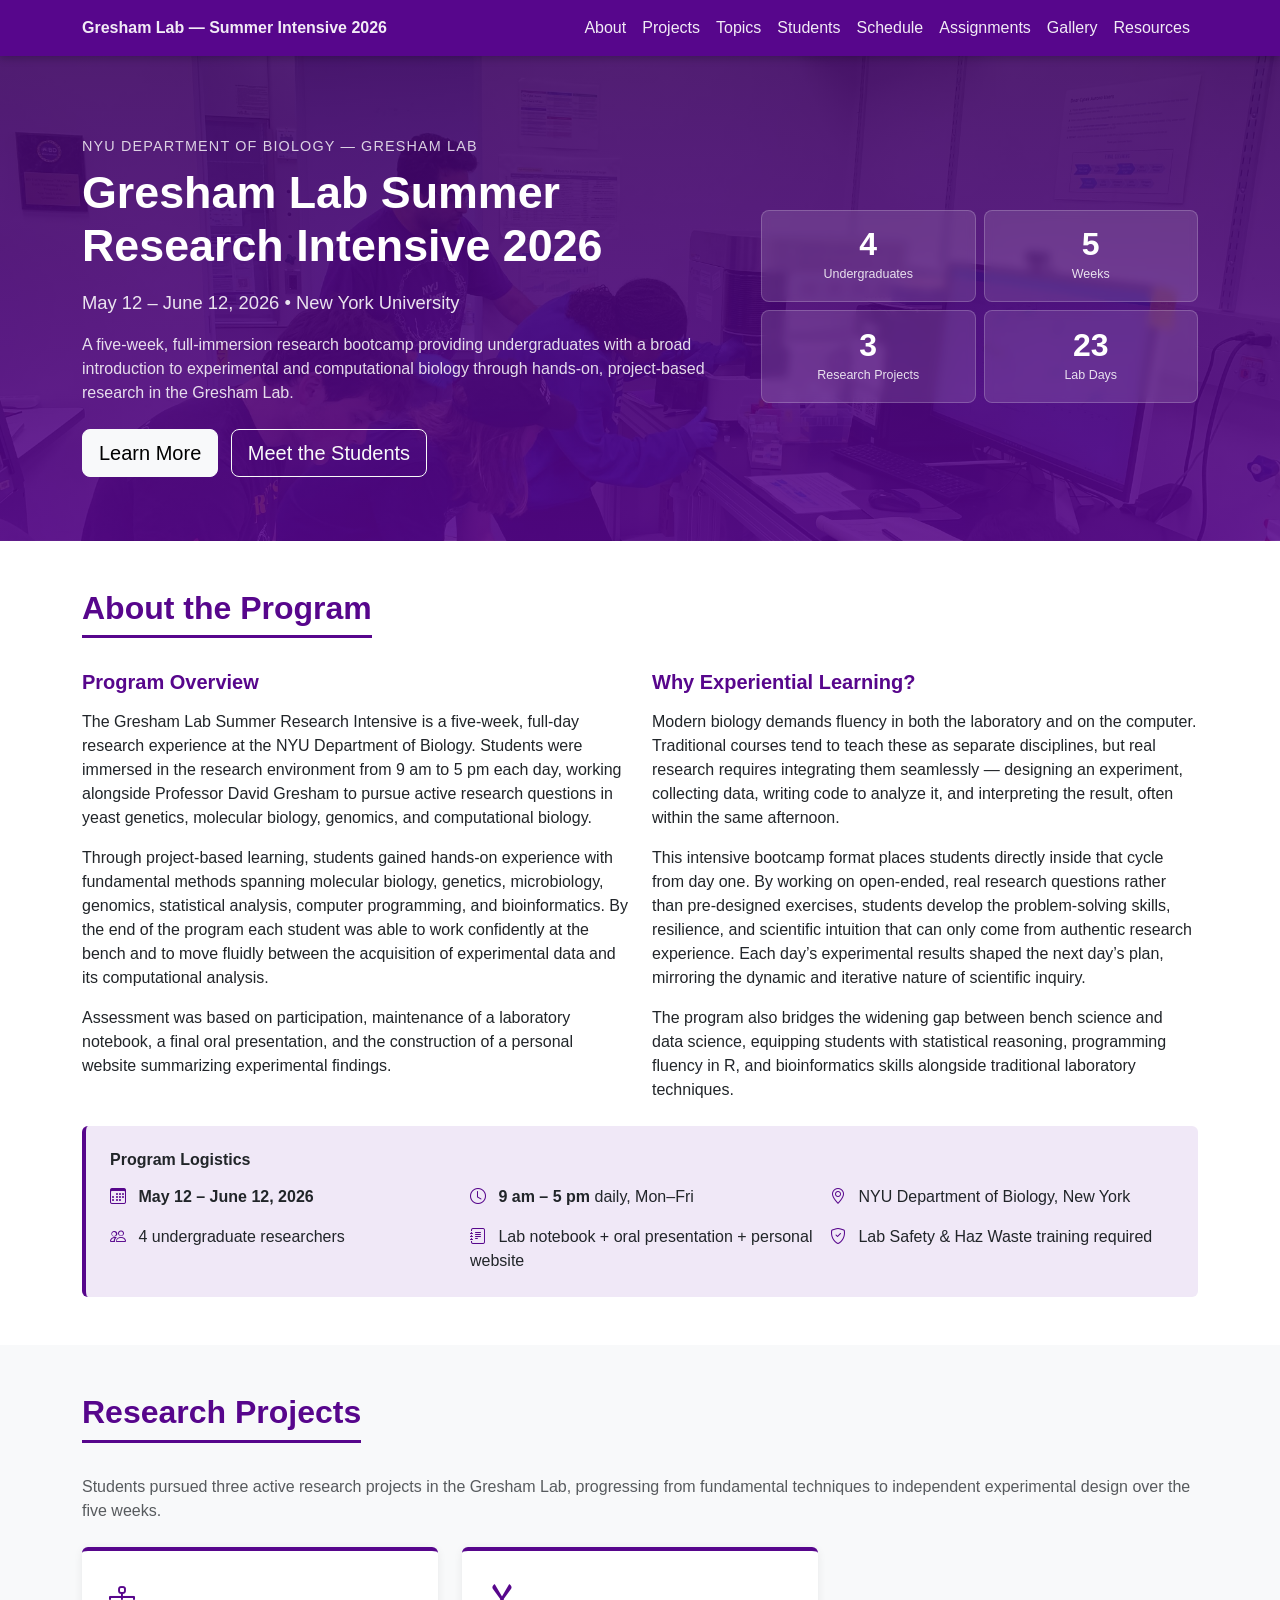
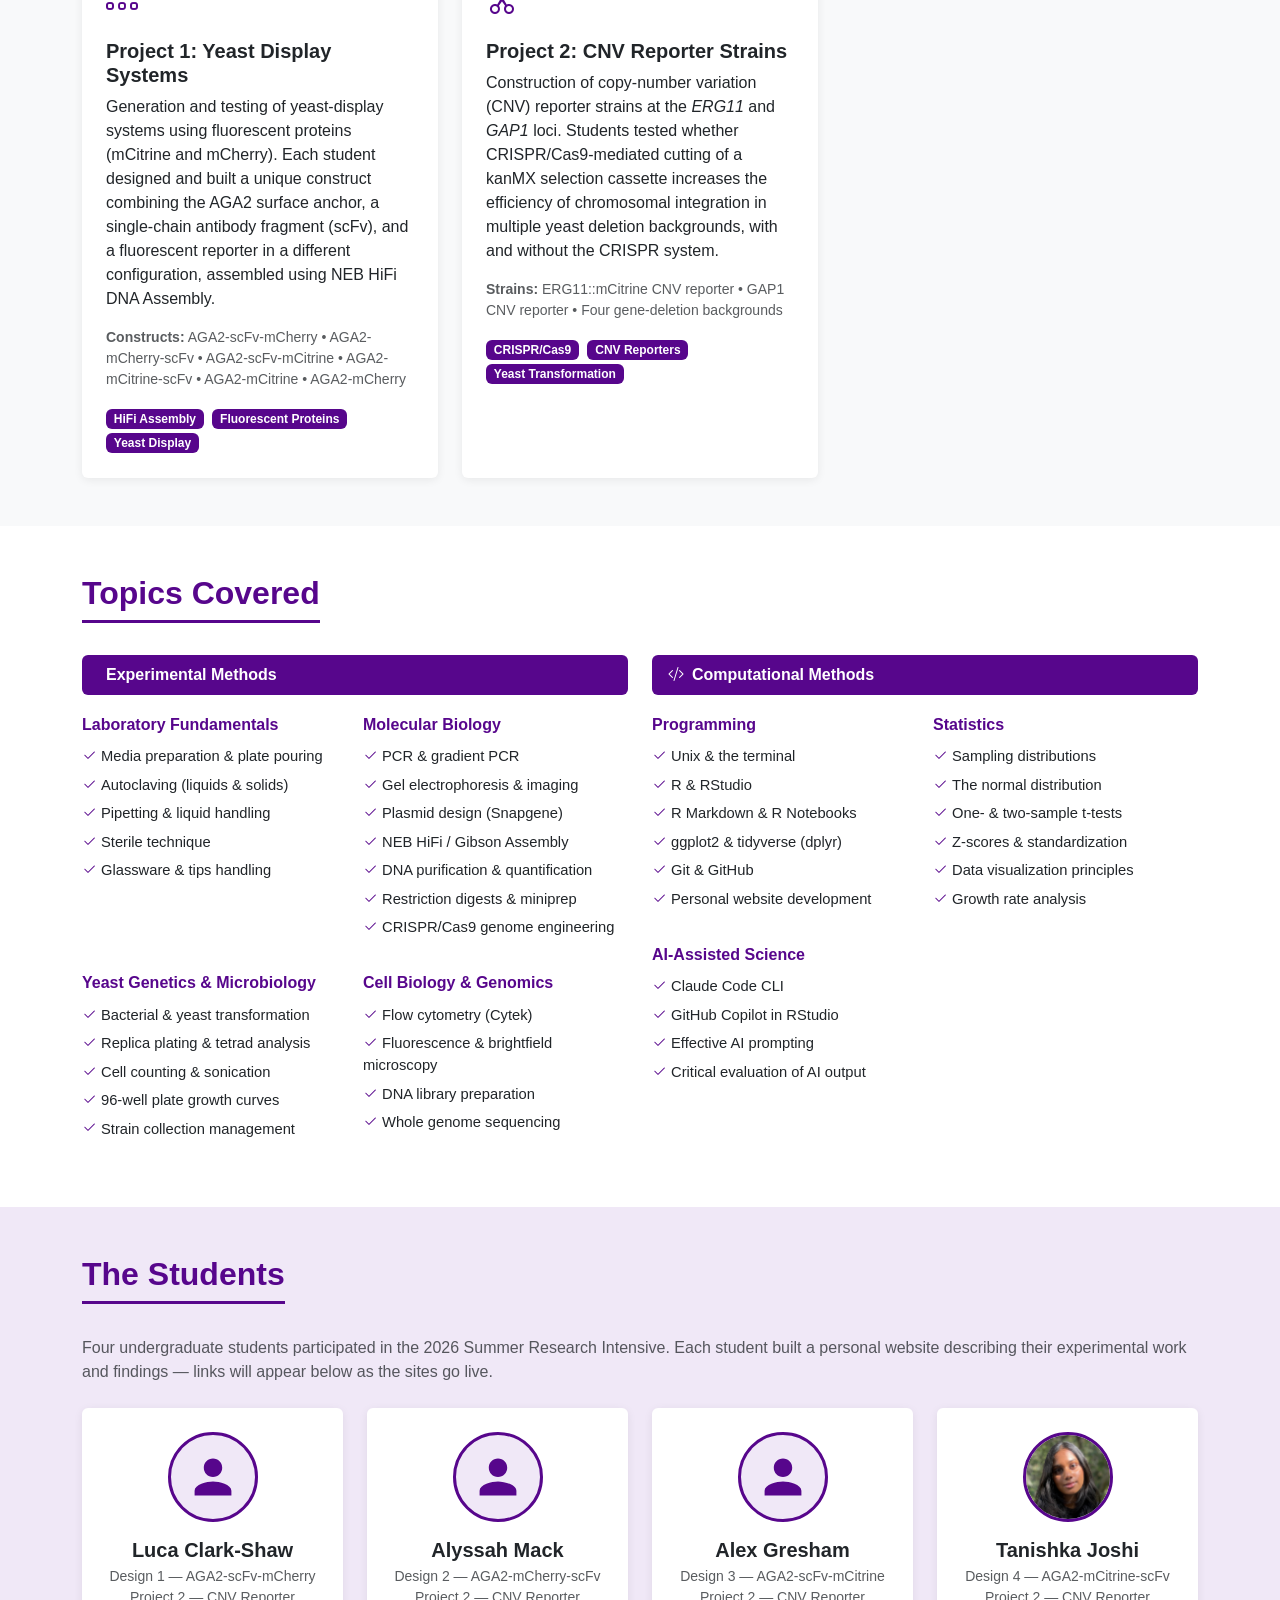
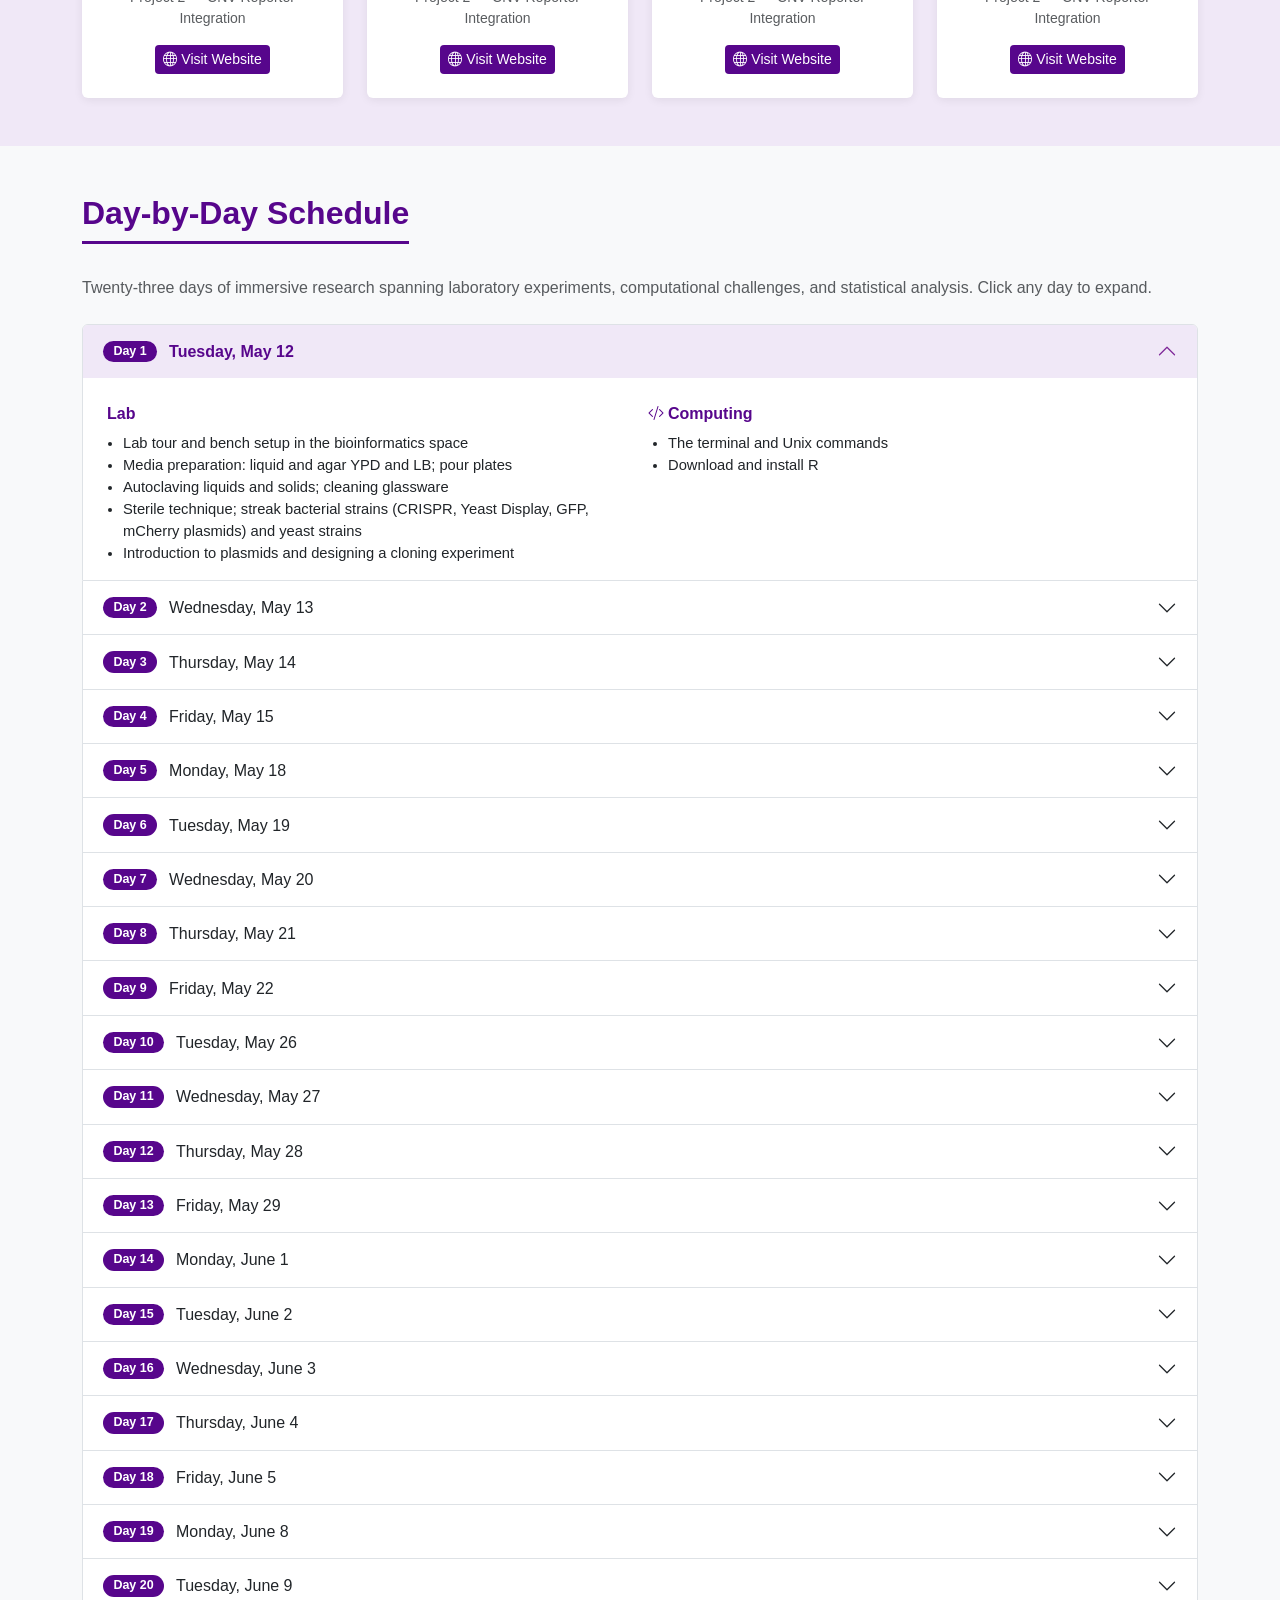
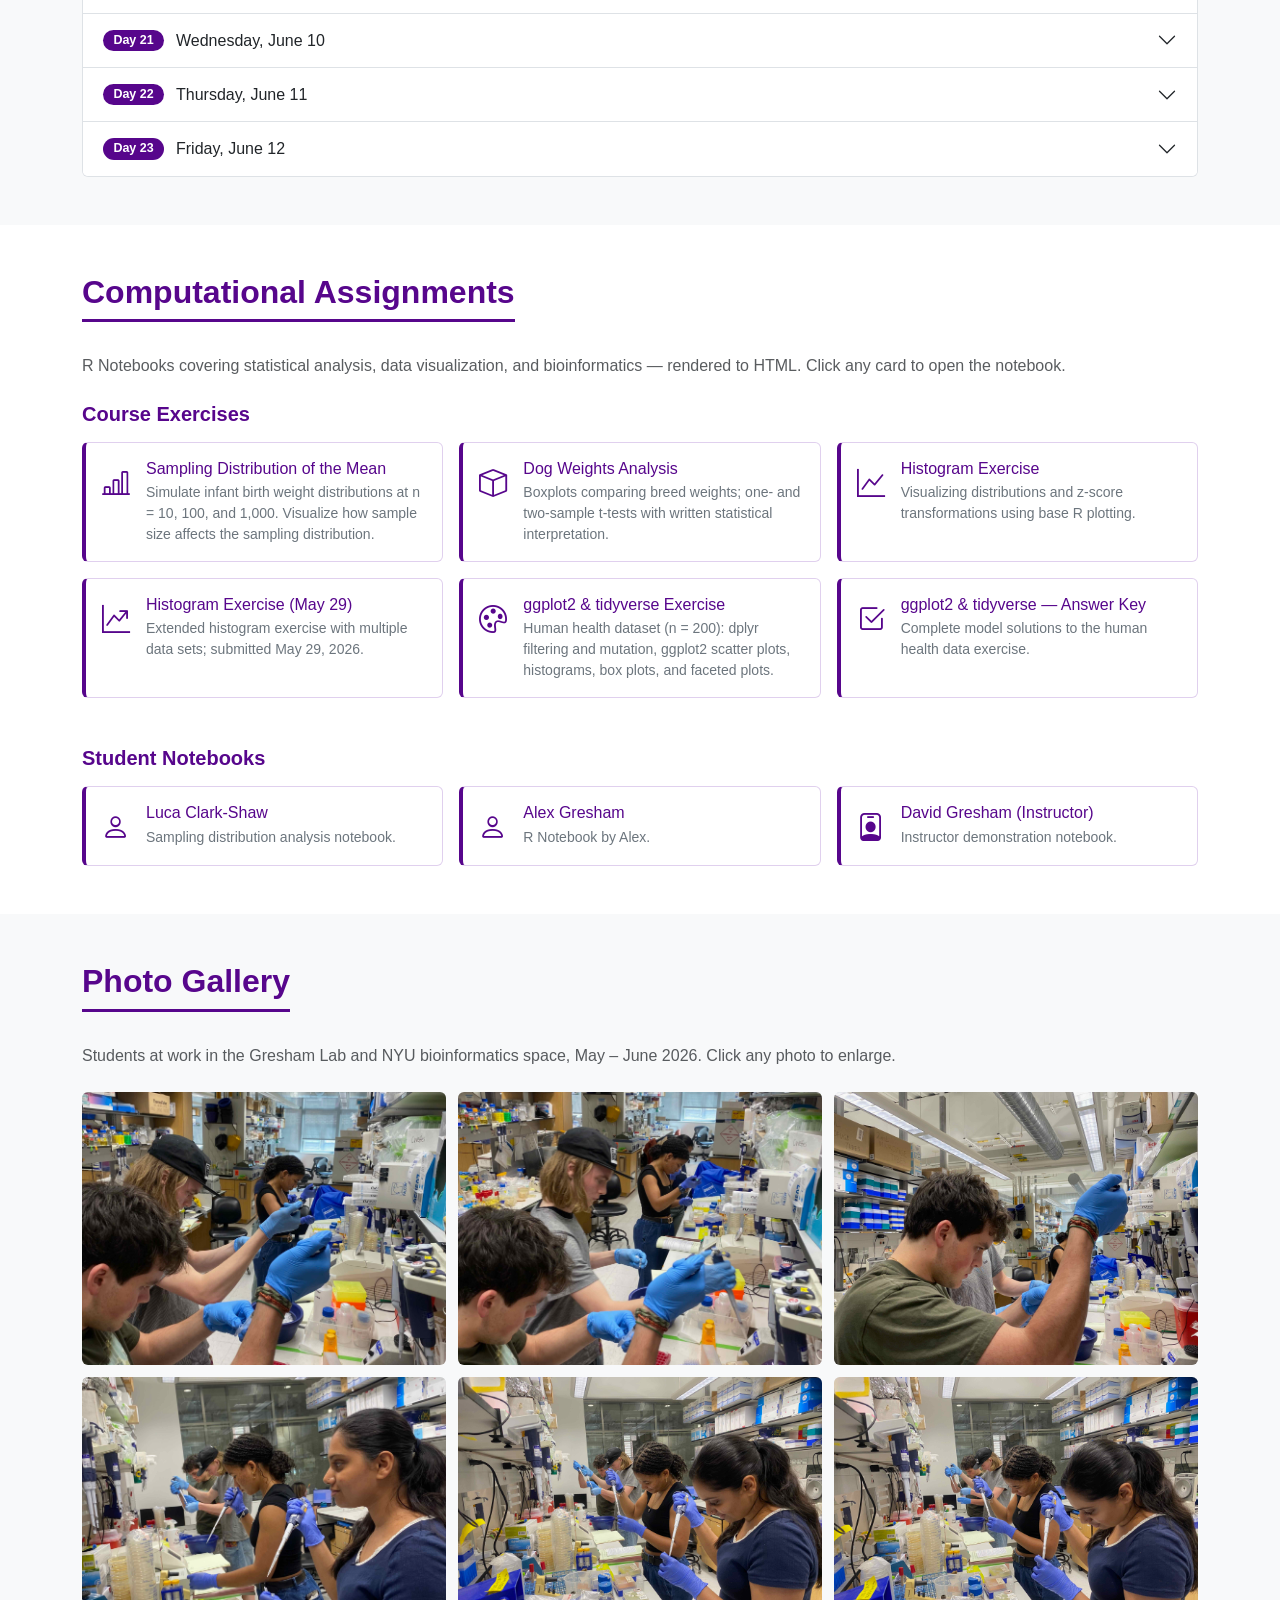
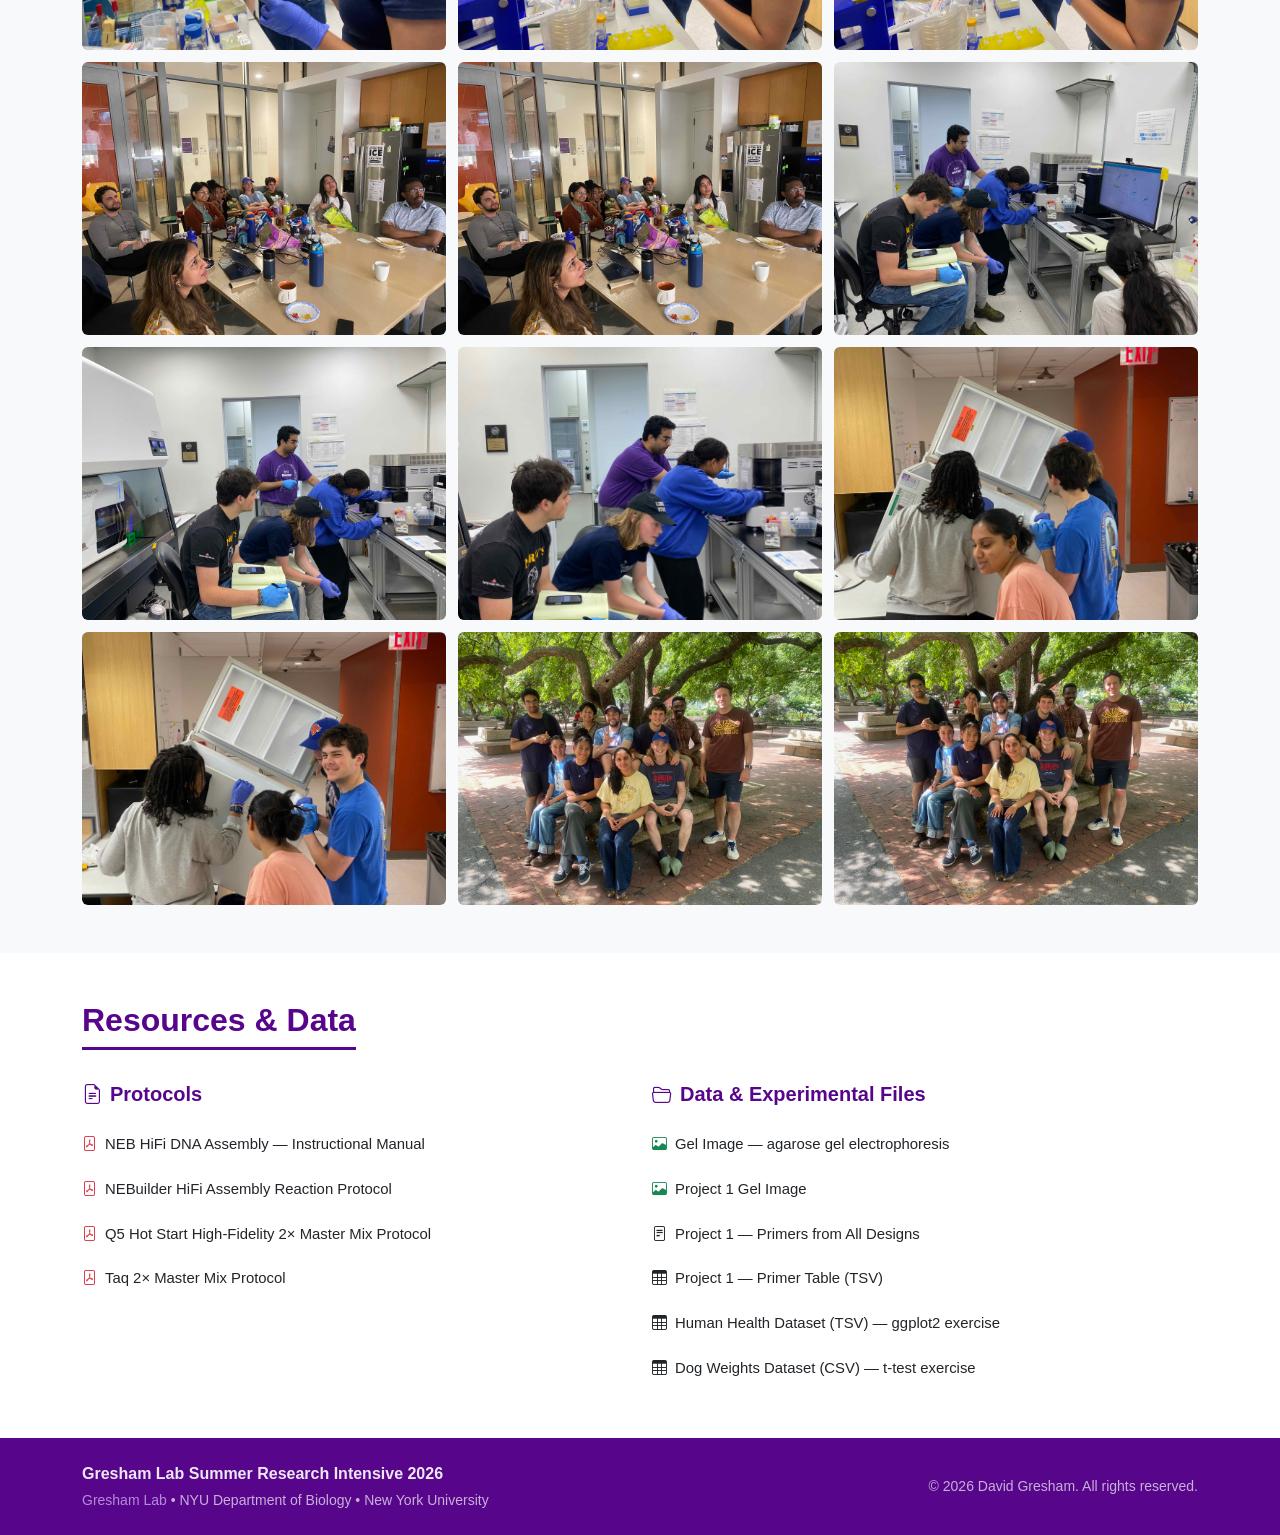
==== commit b4d6a810: "Remove Project 3 and bioinformatics topics Co-Authored-By: Claude Sonnet 4.6 <noreply@anthropic.com>" ====
--- a/index.html
+++ b/index.html
@@ -236,31 +236,6 @@
         </div>
       </div>
 
-      <!-- Project 3 -->
-      <div class="col-md-4">
-        <div class="card project-card h-100">
-          <div class="card-body p-4">
-            <div class="project-icon mb-3"><i class="bi bi-cpu"></i></div>
-            <h5 class="fw-bold mb-2">Project 3: Whole Genome Resequencing</h5>
-            <p class="card-text">
-              Preparation and computational analysis of whole genome resequencing data from
-              <em>Saccharomyces cerevisiae</em>. Students learned to align sequencing reads to a
-              reference genome using <code>bwa</code>, call variants using <code>GATK</code>, and
-              analyze differential expression using <code>DESeq2</code> in R.
-            </p>
-            <p class="card-text small text-muted">
-              <strong>Pipeline:</strong> Library prep &rarr; sequencing &rarr; alignment &rarr;
-              variant calling &rarr; statistical analysis
-            </p>
-            <div class="mt-3">
-              <span class="badge bg-purple me-1">WGS</span>
-              <span class="badge bg-purple me-1">bwa &bull; GATK</span>
-              <span class="badge bg-purple">DESeq2</span>
-            </div>
-          </div>
-        </div>
-      </div>
-
     </div>
   </div>
 </section>
@@ -345,16 +320,6 @@
               <li><i class="bi bi-check2 me-1"></i>Z-scores &amp; standardization</li>
               <li><i class="bi bi-check2 me-1"></i>Data visualization principles</li>
               <li><i class="bi bi-check2 me-1"></i>Growth rate analysis</li>
-            </ul>
-          </div>
-          <div class="col-sm-6">
-            <h6 class="text-purple fw-semibold">Bioinformatics</h6>
-            <ul class="topic-list list-unstyled">
-              <li><i class="bi bi-check2 me-1"></i>Read alignment (<code>bwa</code>)</li>
-              <li><i class="bi bi-check2 me-1"></i>Variant calling (<code>GATK</code>)</li>
-              <li><i class="bi bi-check2 me-1"></i>Differential analysis (<code>DESeq2</code>)</li>
-              <li><i class="bi bi-check2 me-1"></i>Flow cytometry data analysis in R</li>
-              <li><i class="bi bi-check2 me-1"></i>Sanger sequencing analysis</li>
             </ul>
           </div>
           <div class="col-sm-6">
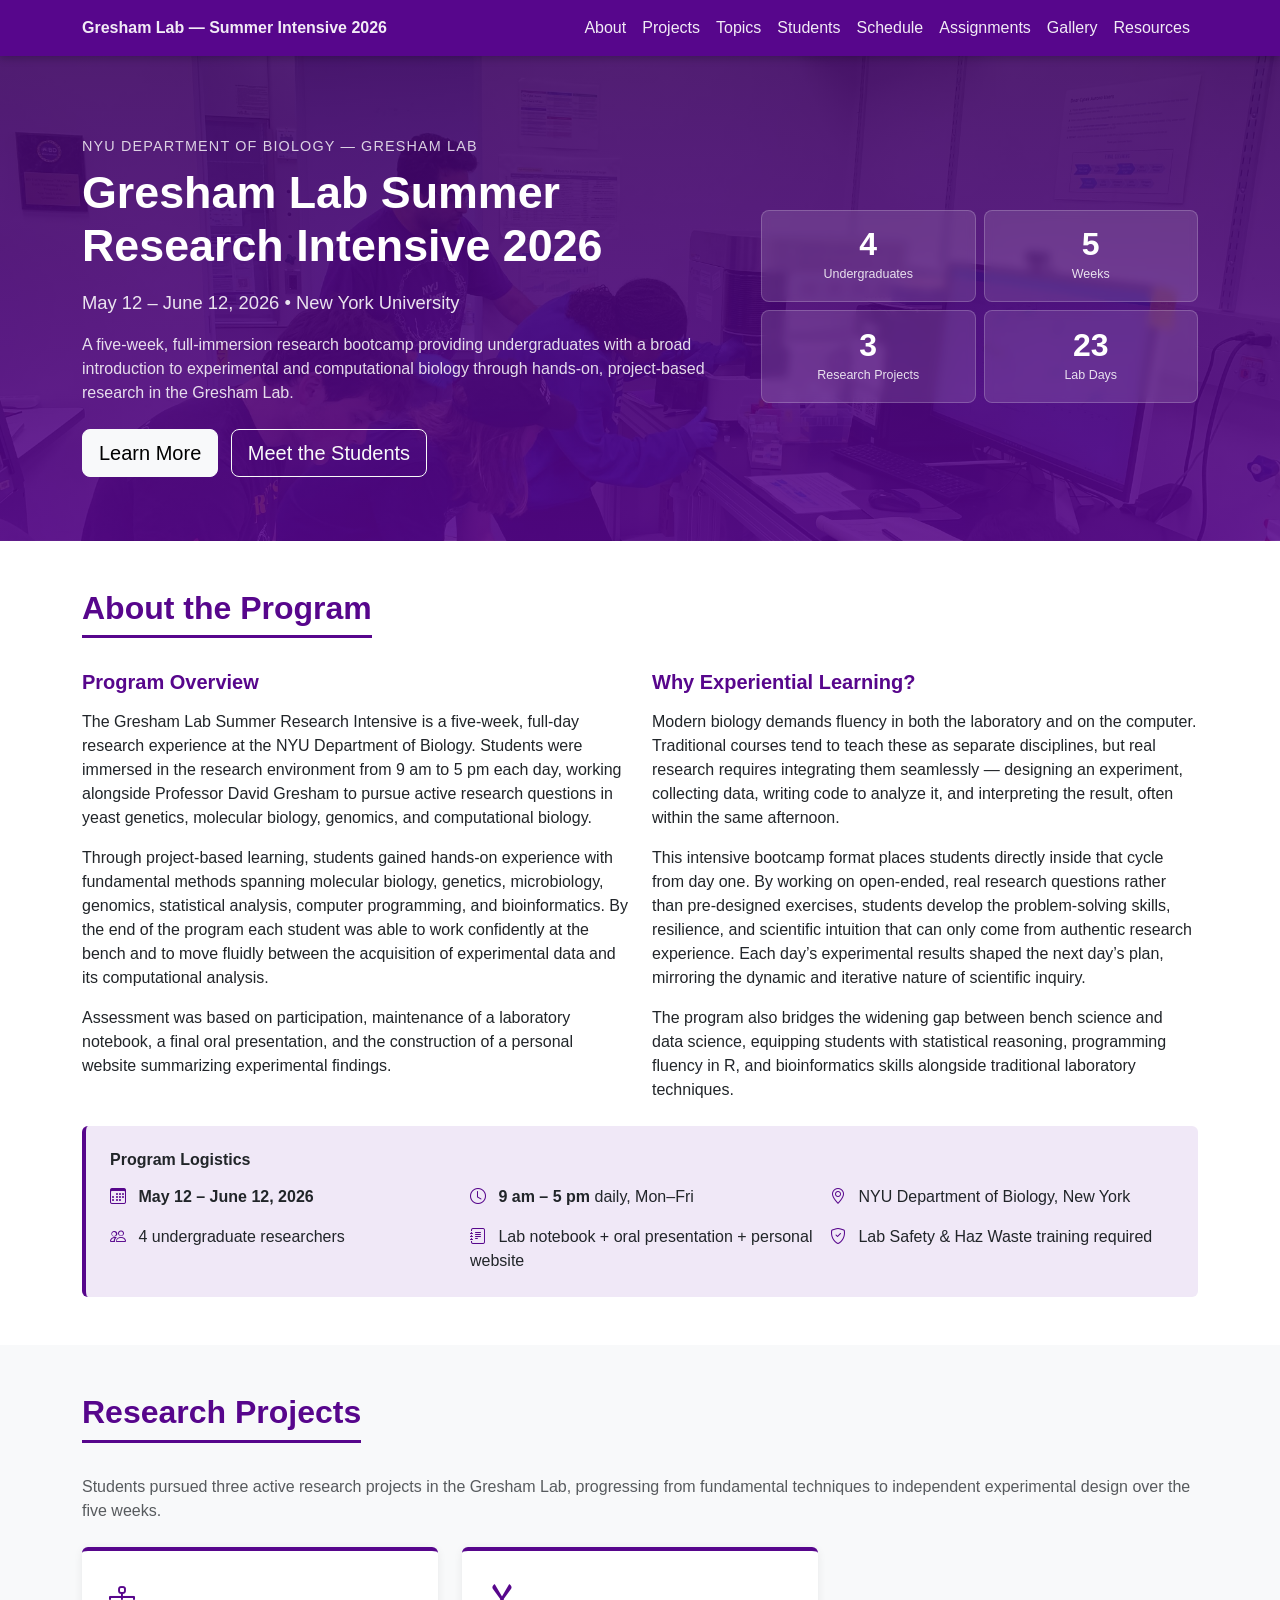
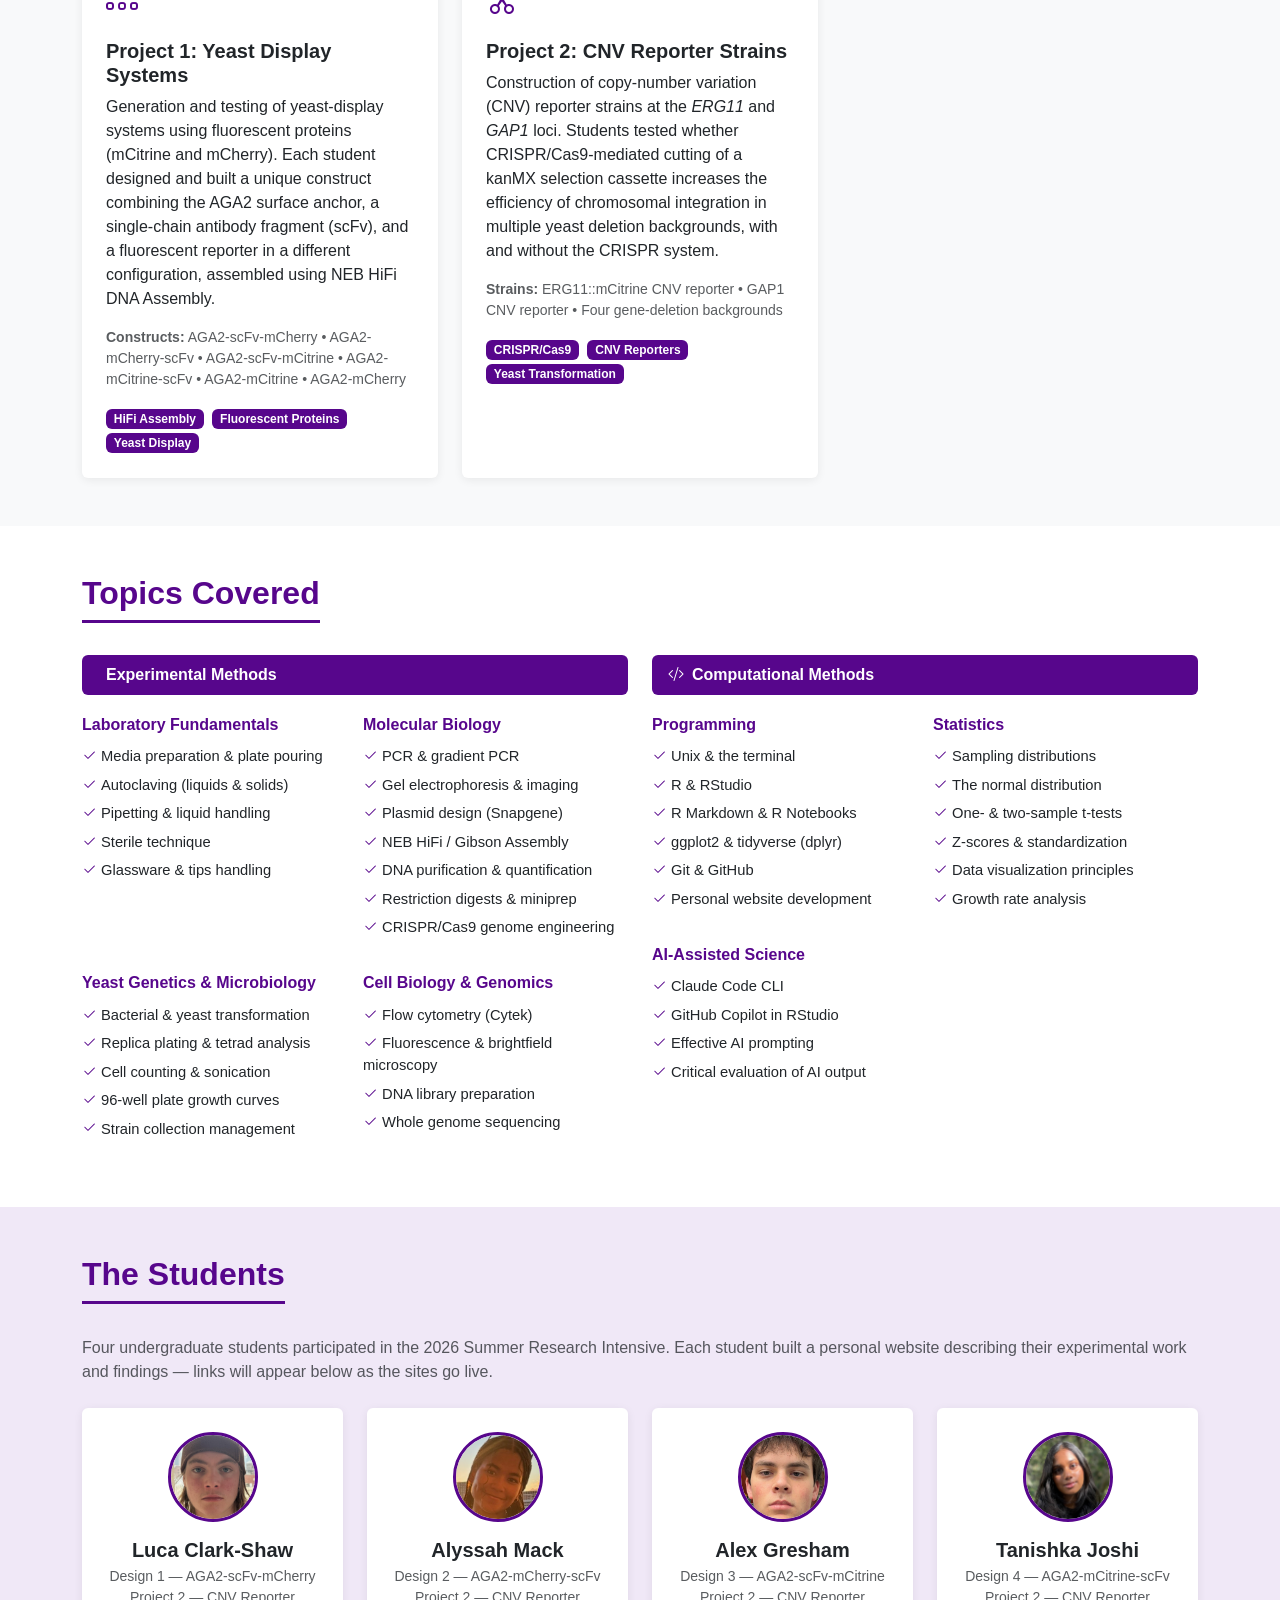
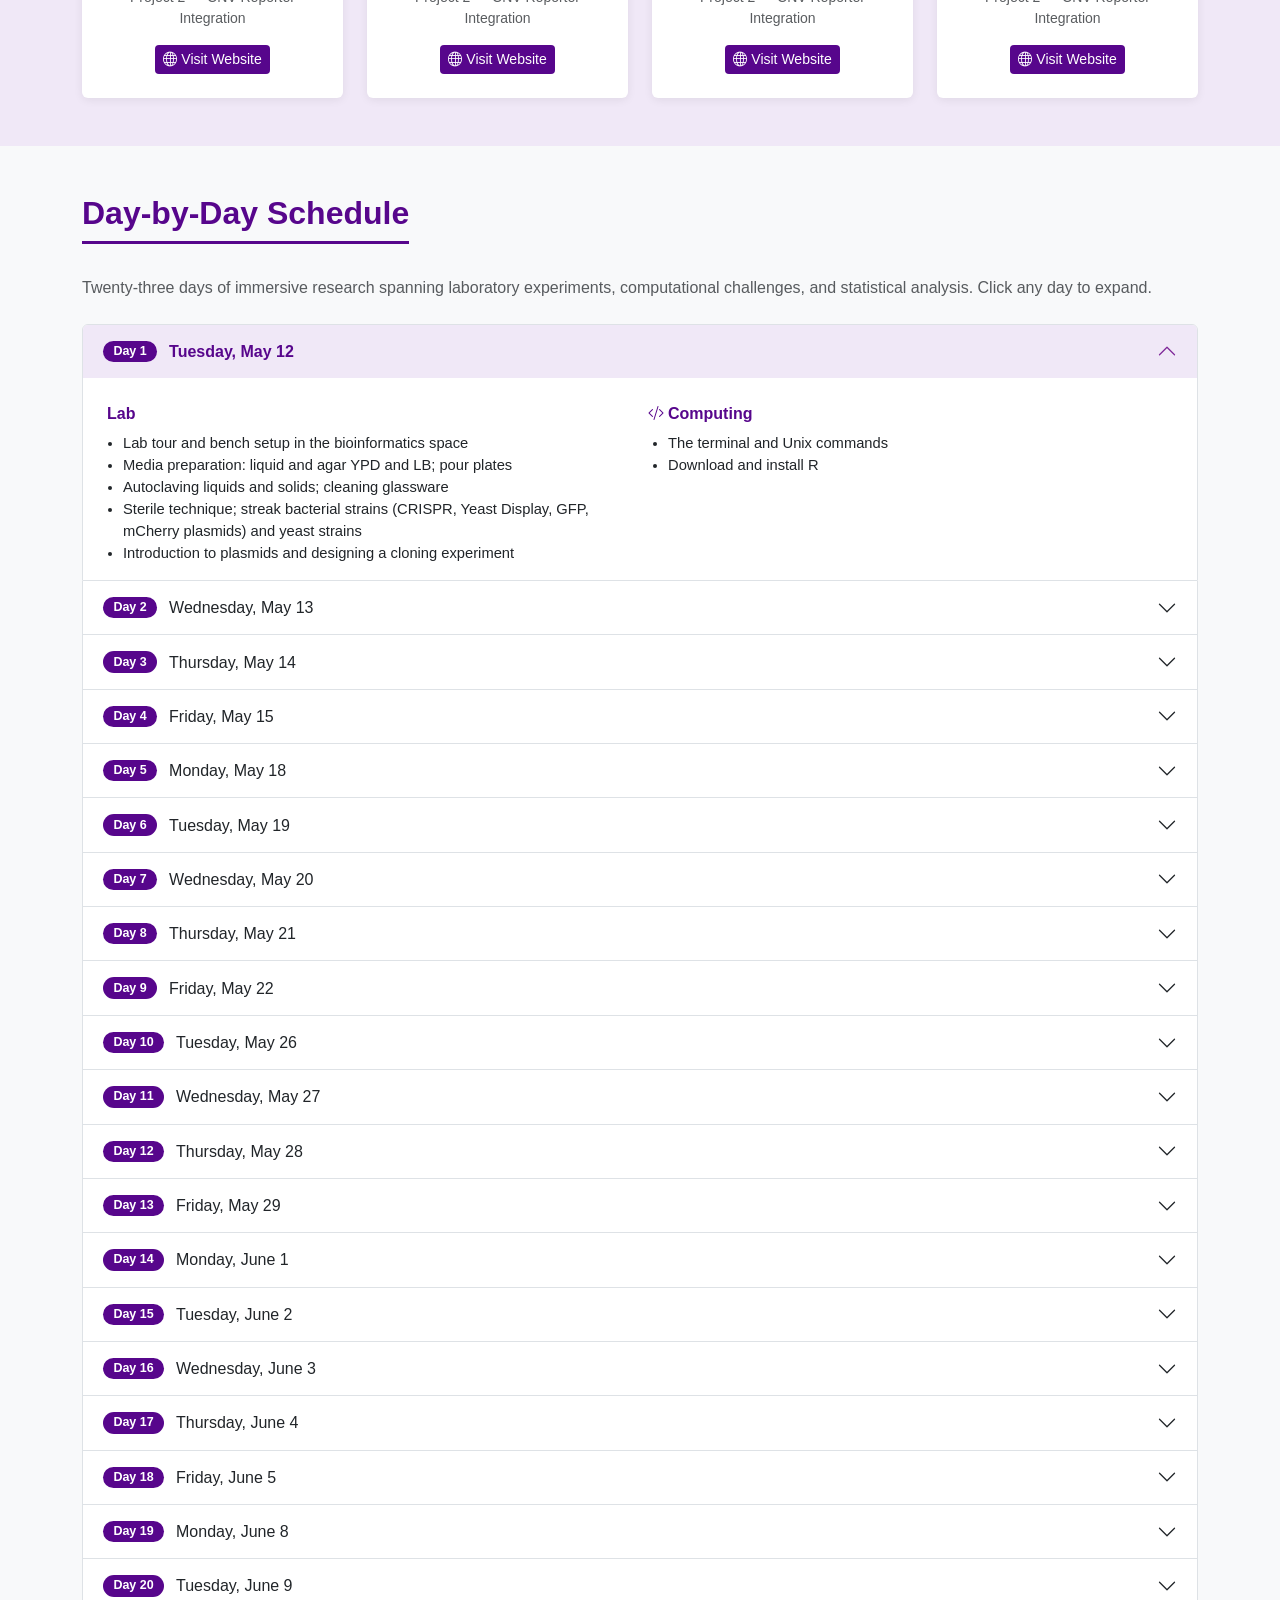
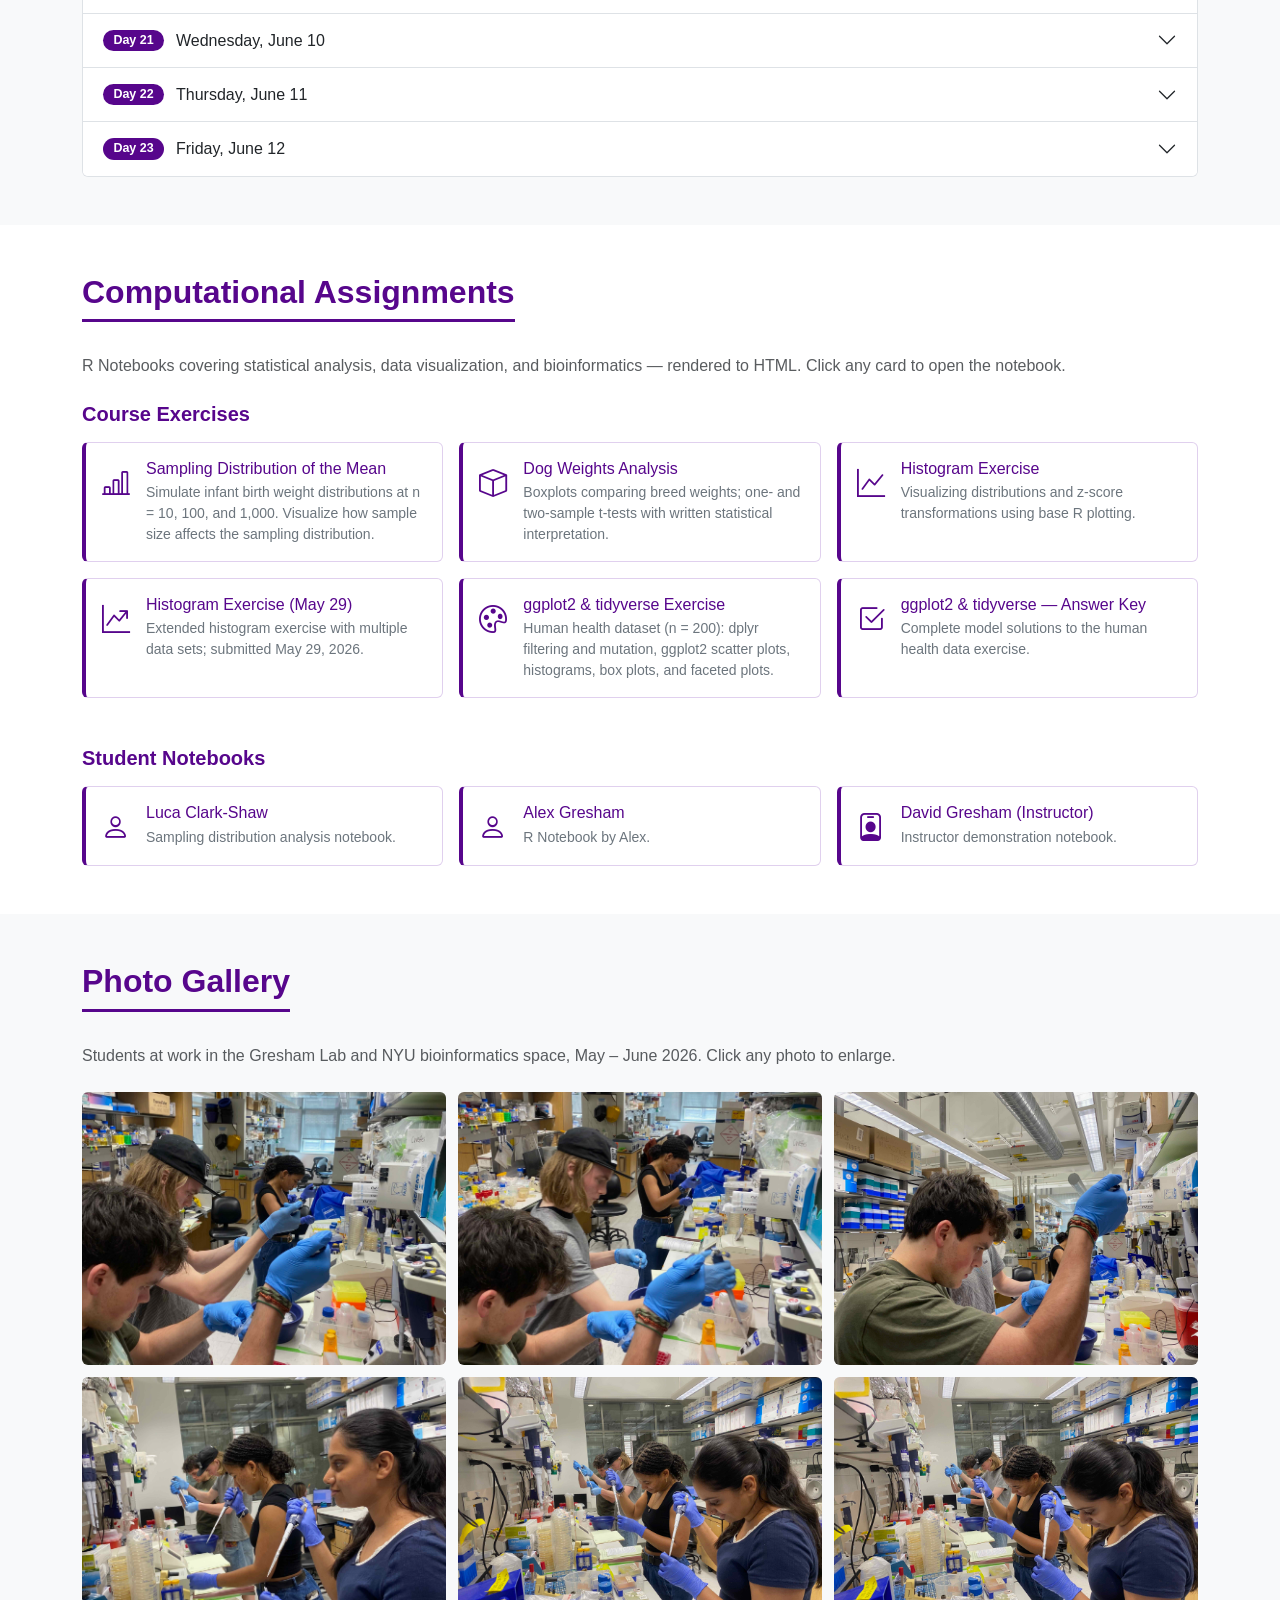
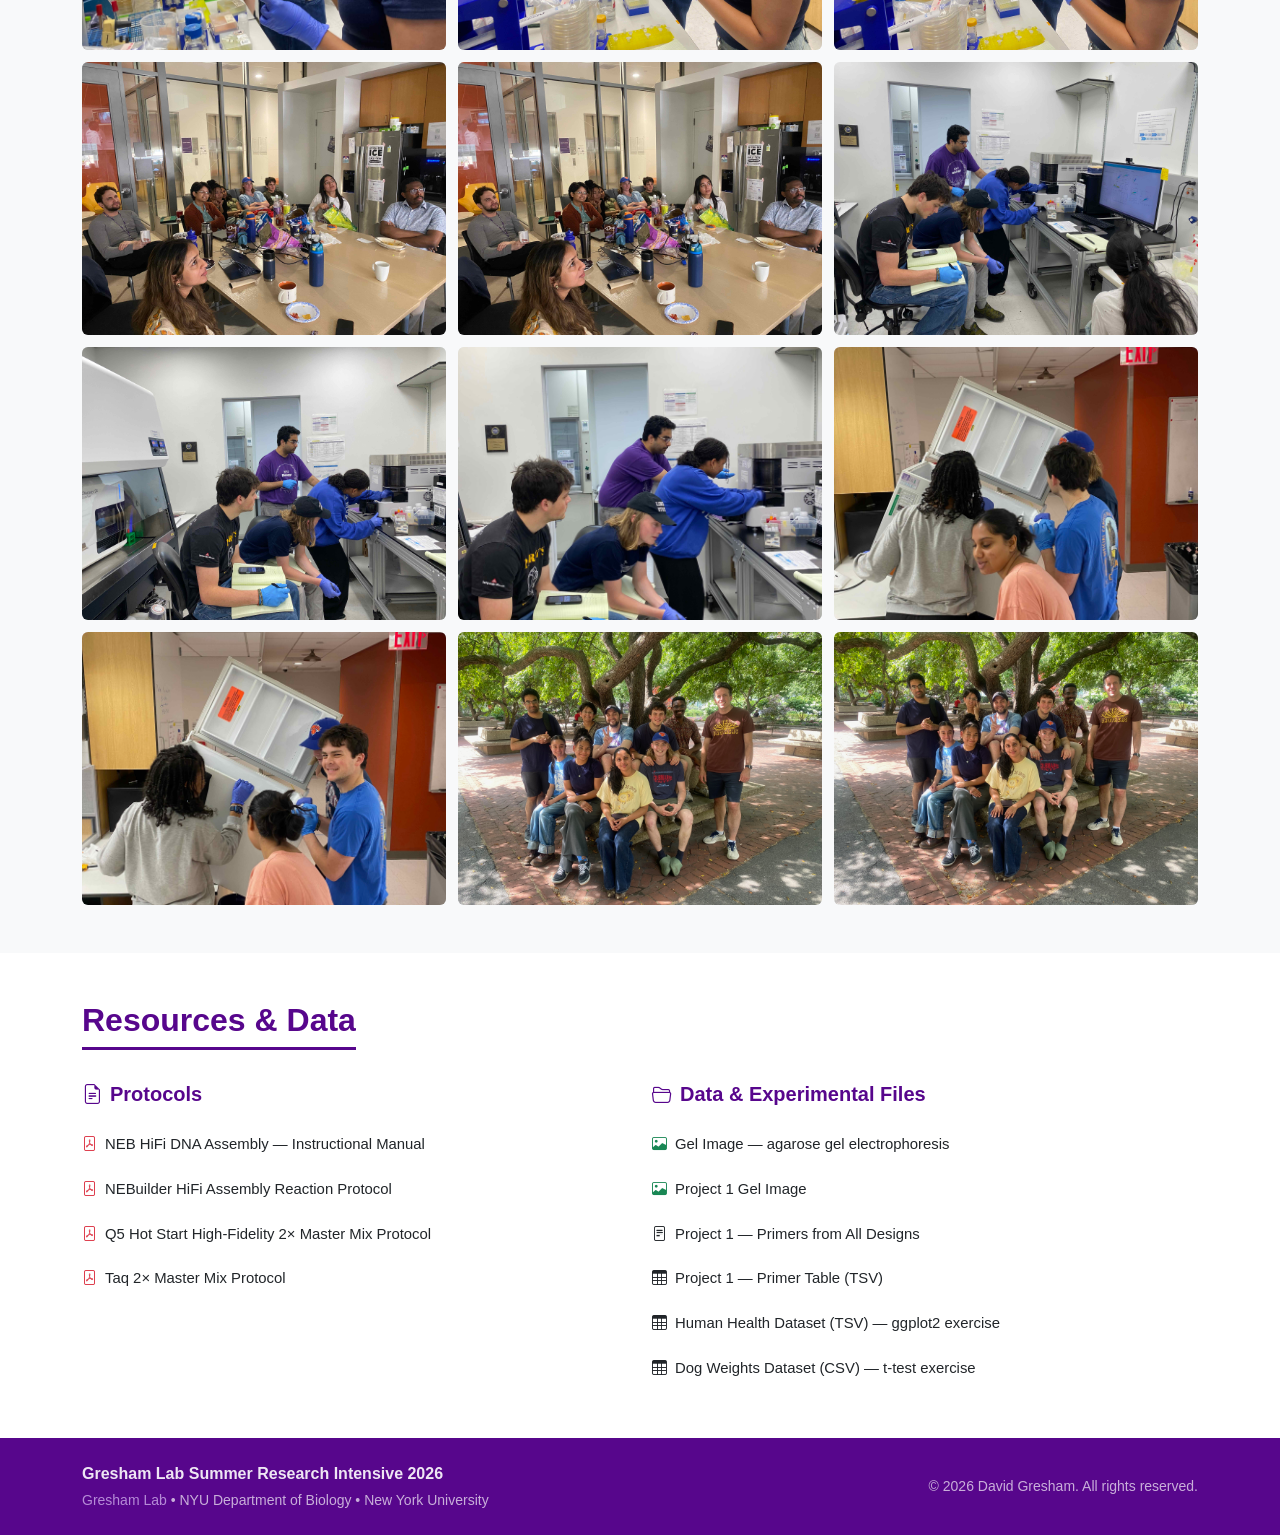
==== commit f529ecd3: "Replace SVG avatars with headshot photos for all four students Co-Authored-By: Claude Sonnet 4.6 <no" ====
--- a/index.html
+++ b/index.html
@@ -356,9 +356,7 @@
         <div class="card student-card text-center h-100">
           <div class="card-body p-4">
             <div class="student-avatar">
-              <svg viewBox="0 0 24 24" xmlns="http://www.w3.org/2000/svg" aria-hidden="true">
-                <path d="M12 12c2.7 0 4.8-2.1 4.8-4.8S14.7 2.4 12 2.4 7.2 4.5 7.2 7.2 9.3 12 12 12zm0 2.4c-3.2 0-9.6 1.6-9.6 4.8v2.4h19.2v-2.4c0-3.2-6.4-4.8-9.6-4.8z"/>
-              </svg>
+              <img src="studentHeadShots/Luca.jpg" alt="Luca Clark-Shaw" style="width:100%;height:100%;object-fit:cover;border-radius:50%;">
             </div>
             <h5 class="fw-bold mb-1">Luca Clark-Shaw</h5>
             <p class="text-muted small mb-3">
@@ -377,9 +375,7 @@
         <div class="card student-card text-center h-100">
           <div class="card-body p-4">
             <div class="student-avatar">
-              <svg viewBox="0 0 24 24" xmlns="http://www.w3.org/2000/svg" aria-hidden="true">
-                <path d="M12 12c2.7 0 4.8-2.1 4.8-4.8S14.7 2.4 12 2.4 7.2 4.5 7.2 7.2 9.3 12 12 12zm0 2.4c-3.2 0-9.6 1.6-9.6 4.8v2.4h19.2v-2.4c0-3.2-6.4-4.8-9.6-4.8z"/>
-              </svg>
+              <img src="studentHeadShots/Alyssah.png" alt="Alyssah Mack" style="width:100%;height:100%;object-fit:cover;border-radius:50%;">
             </div>
             <h5 class="fw-bold mb-1">Alyssah Mack</h5>
             <p class="text-muted small mb-3">
@@ -398,9 +394,7 @@
         <div class="card student-card text-center h-100">
           <div class="card-body p-4">
             <div class="student-avatar">
-              <svg viewBox="0 0 24 24" xmlns="http://www.w3.org/2000/svg" aria-hidden="true">
-                <path d="M12 12c2.7 0 4.8-2.1 4.8-4.8S14.7 2.4 12 2.4 7.2 4.5 7.2 7.2 9.3 12 12 12zm0 2.4c-3.2 0-9.6 1.6-9.6 4.8v2.4h19.2v-2.4c0-3.2-6.4-4.8-9.6-4.8z"/>
-              </svg>
+              <img src="studentHeadShots/Alex.jpg" alt="Alex Gresham" style="width:100%;height:100%;object-fit:cover;border-radius:50%;">
             </div>
             <h5 class="fw-bold mb-1">Alex Gresham</h5>
             <p class="text-muted small mb-3">
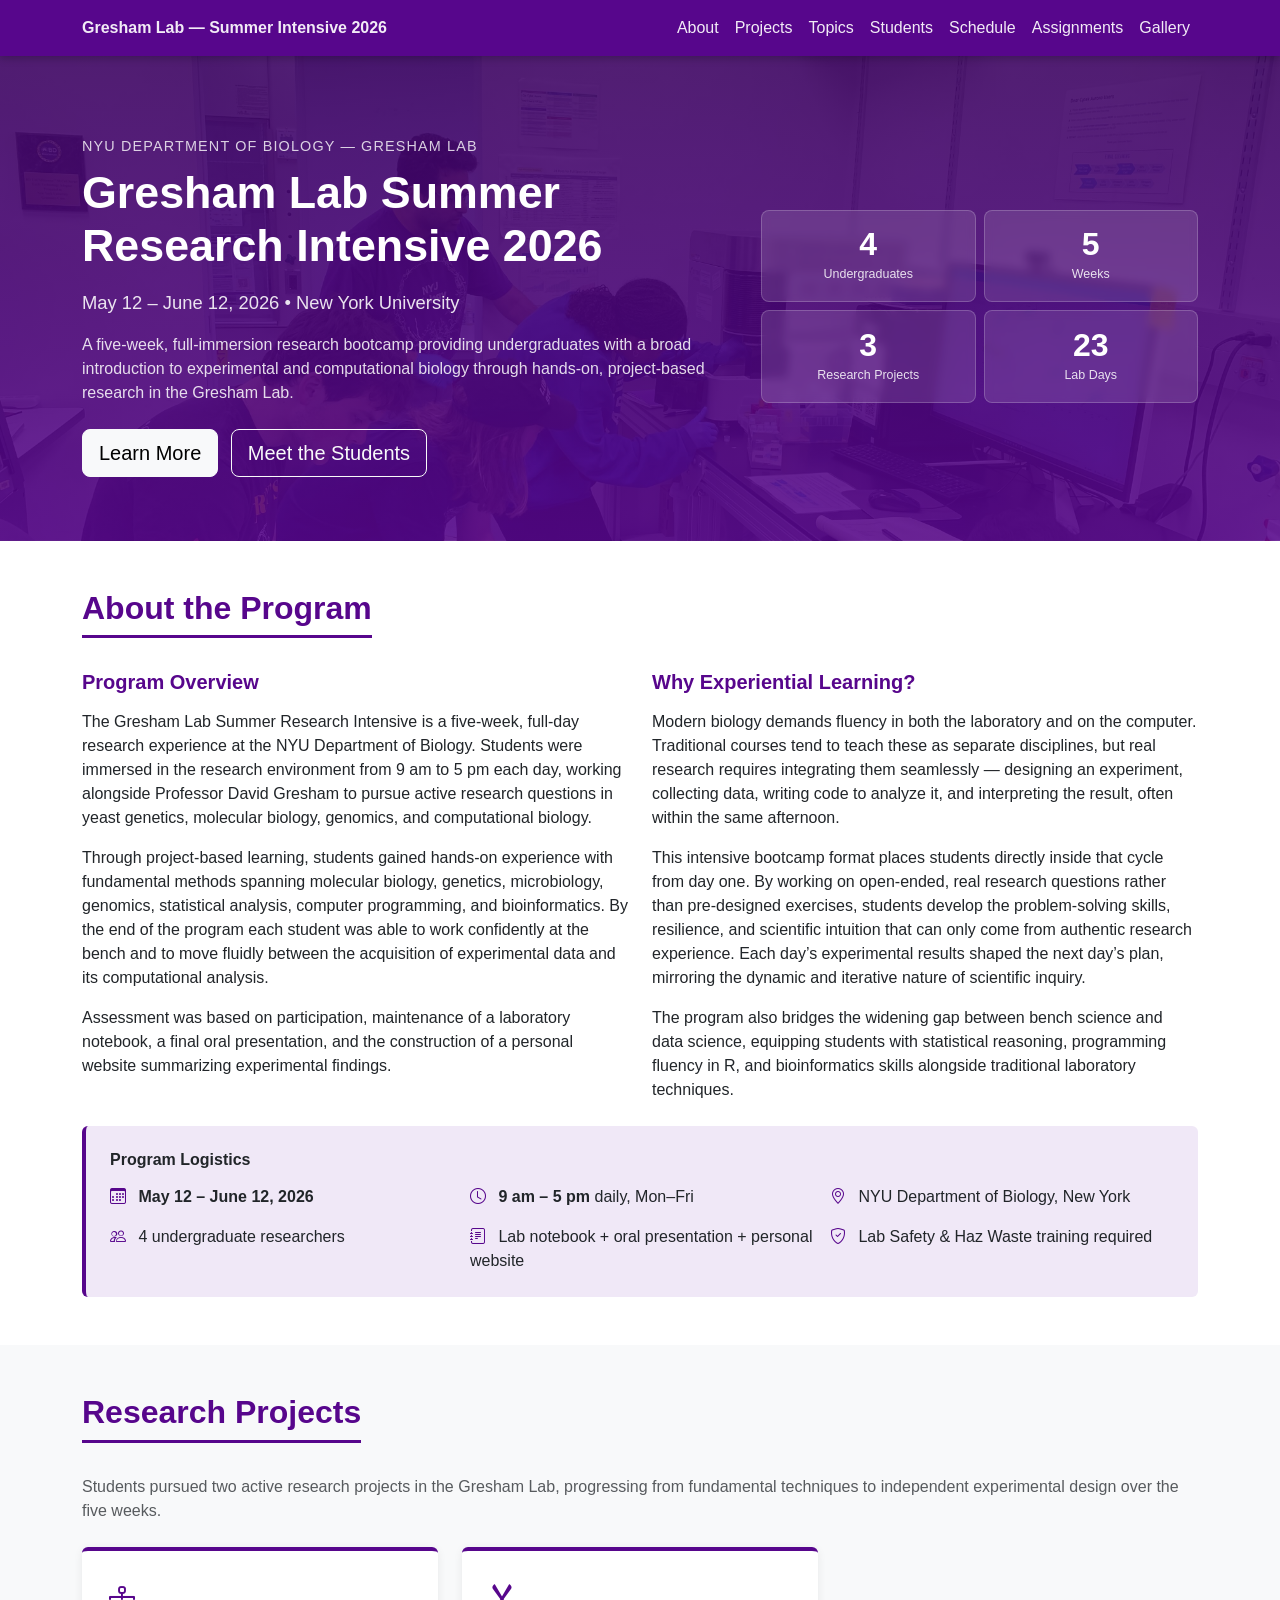
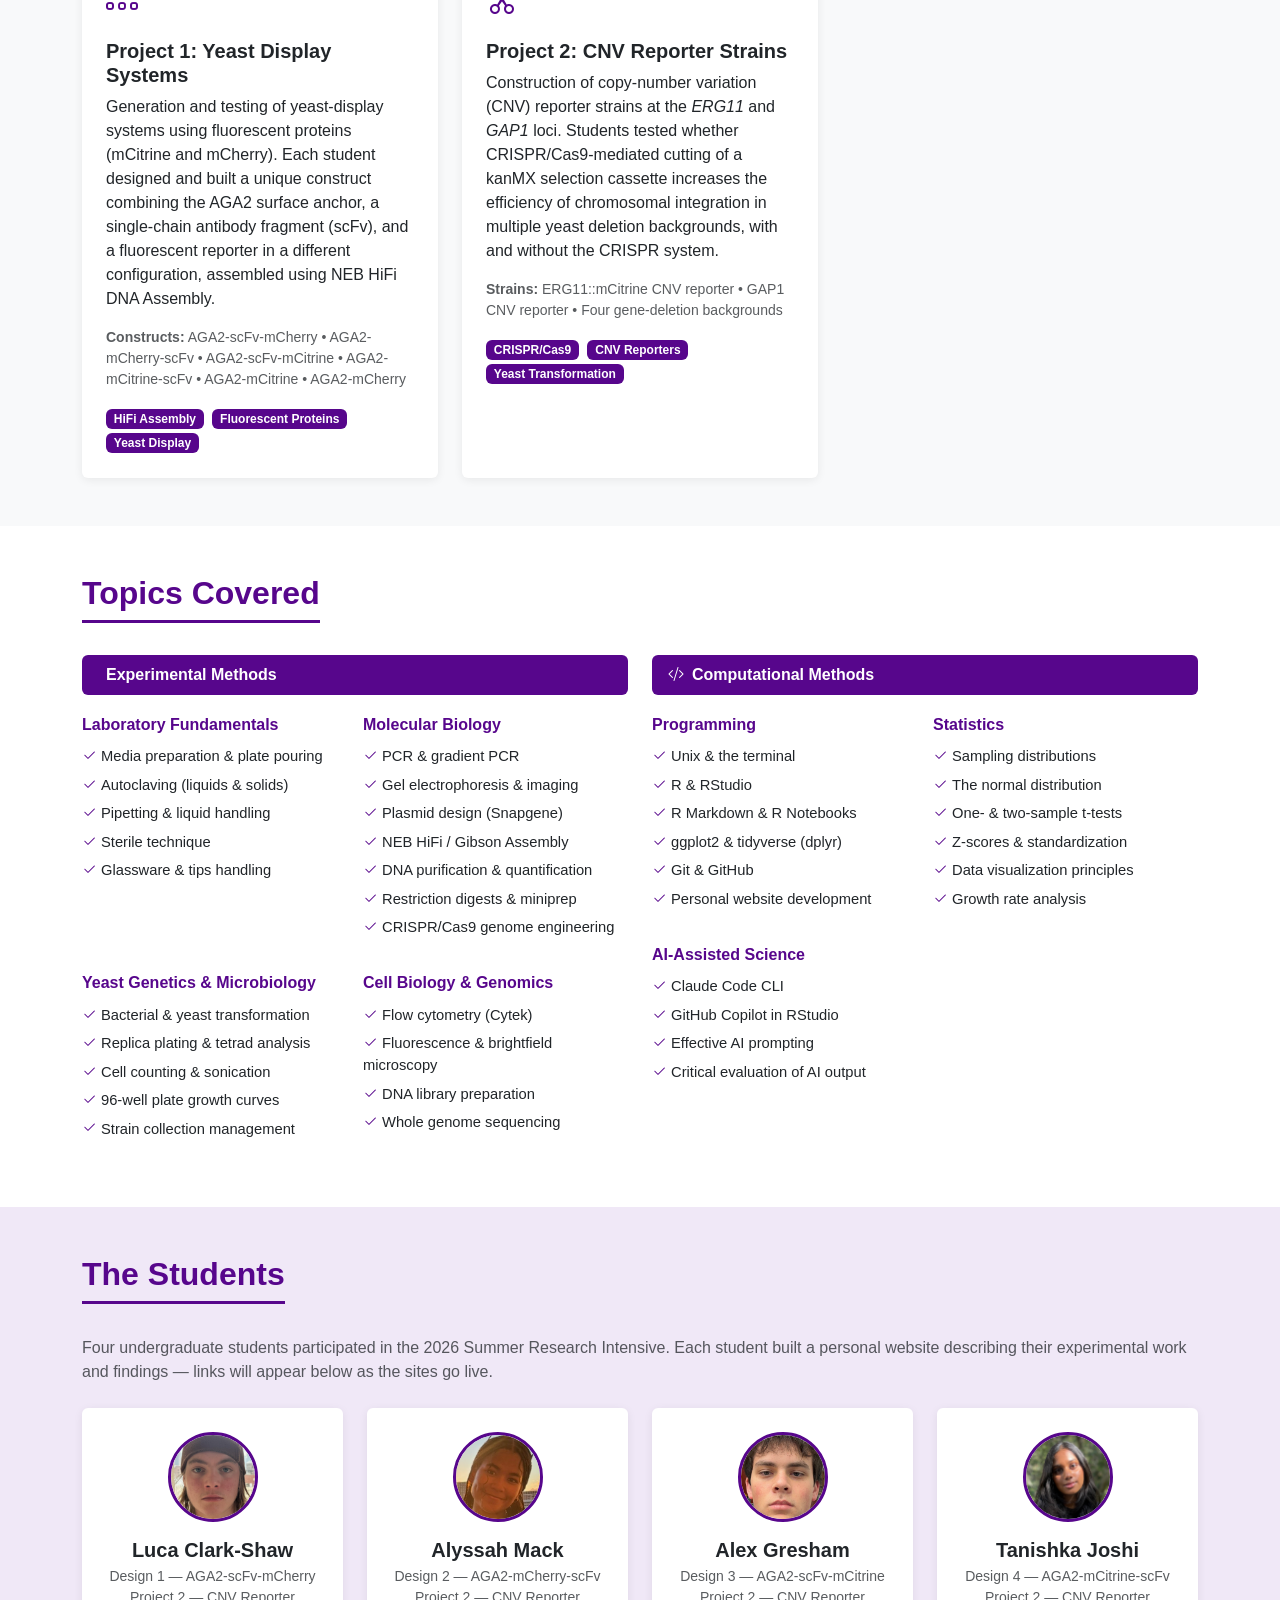
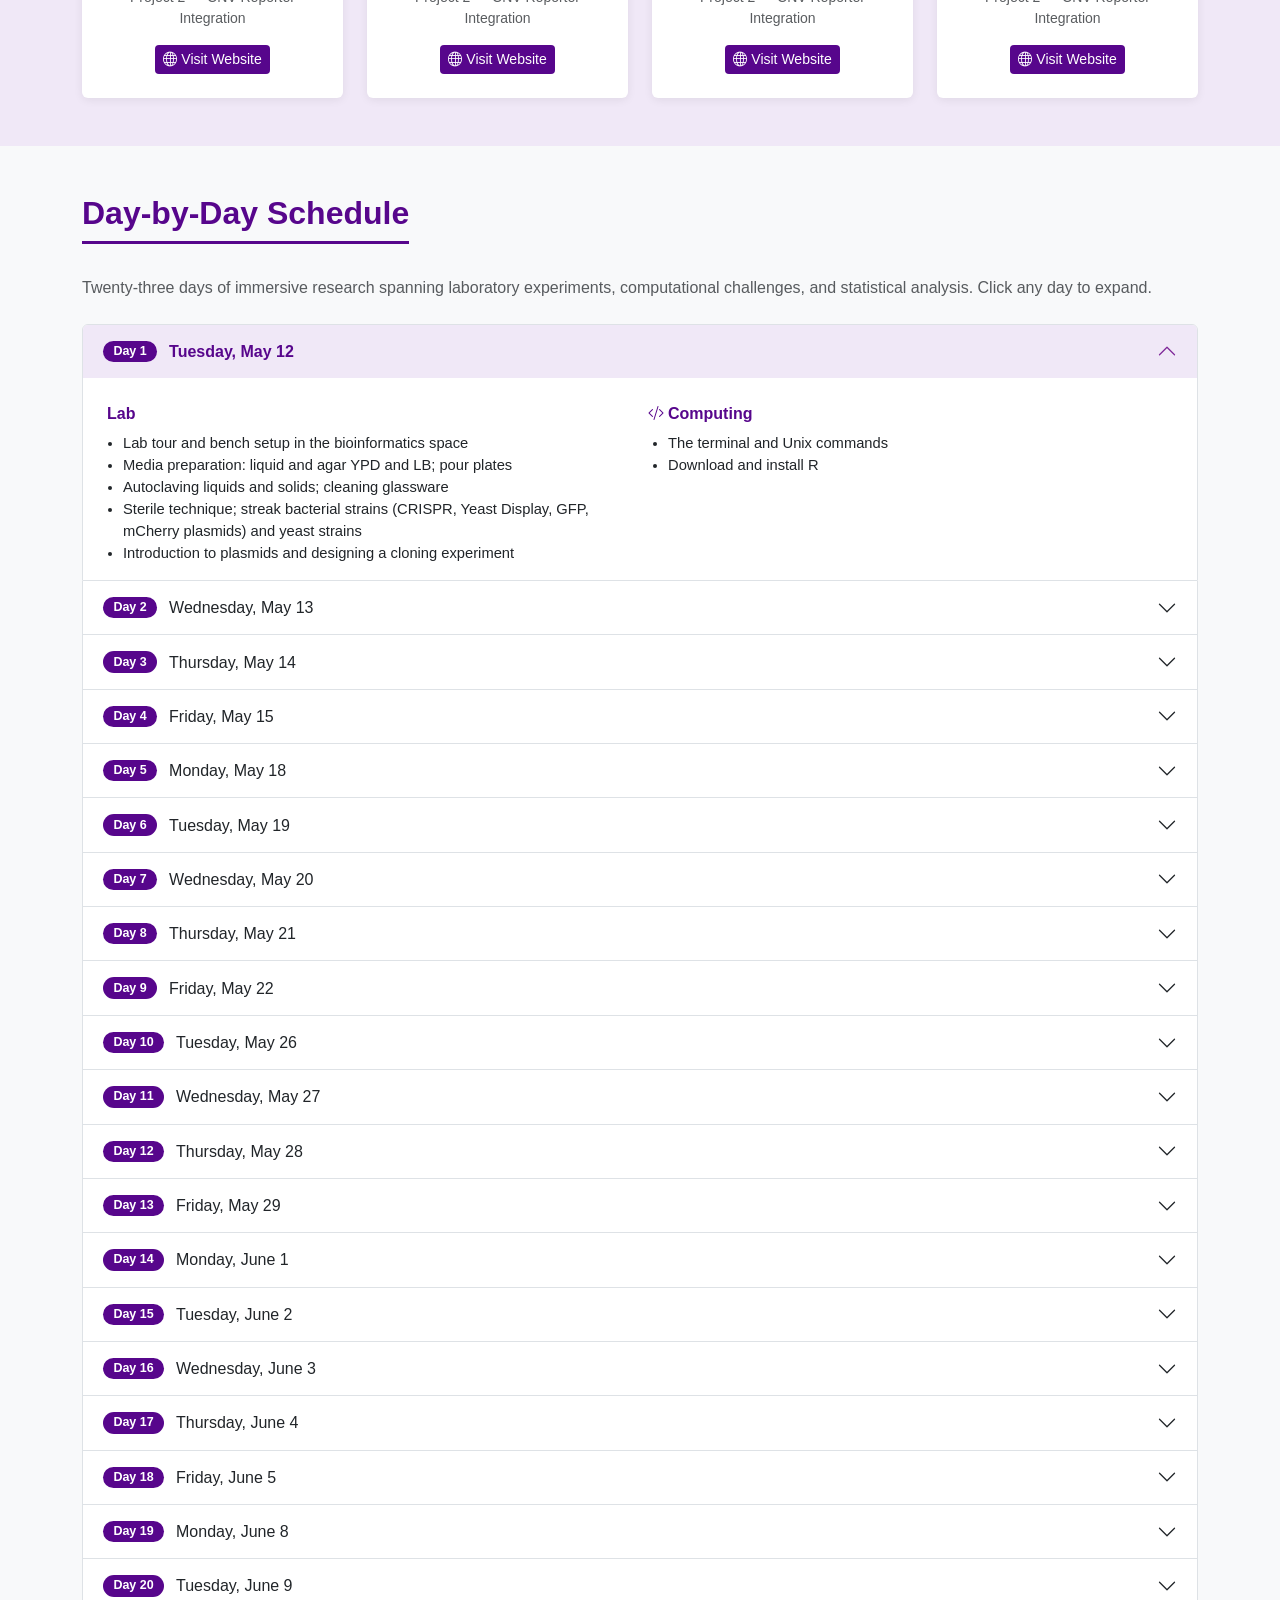
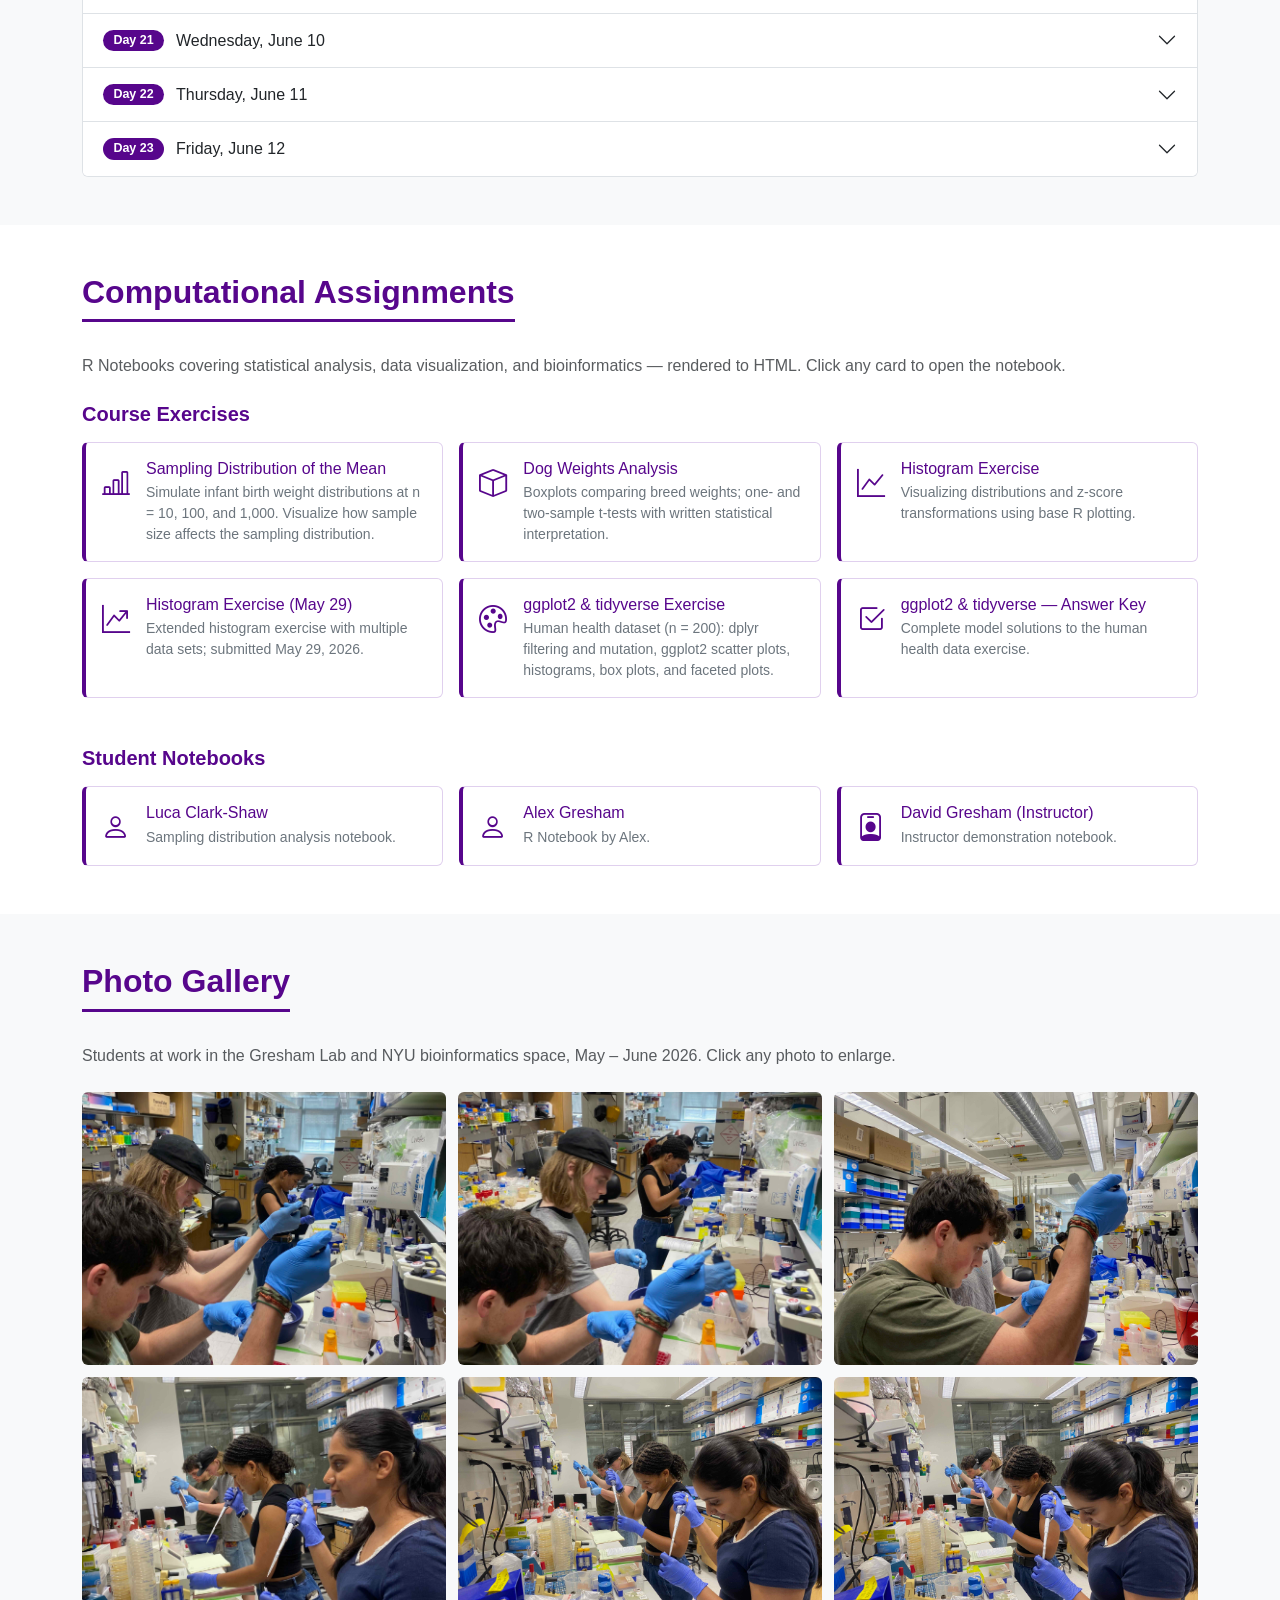
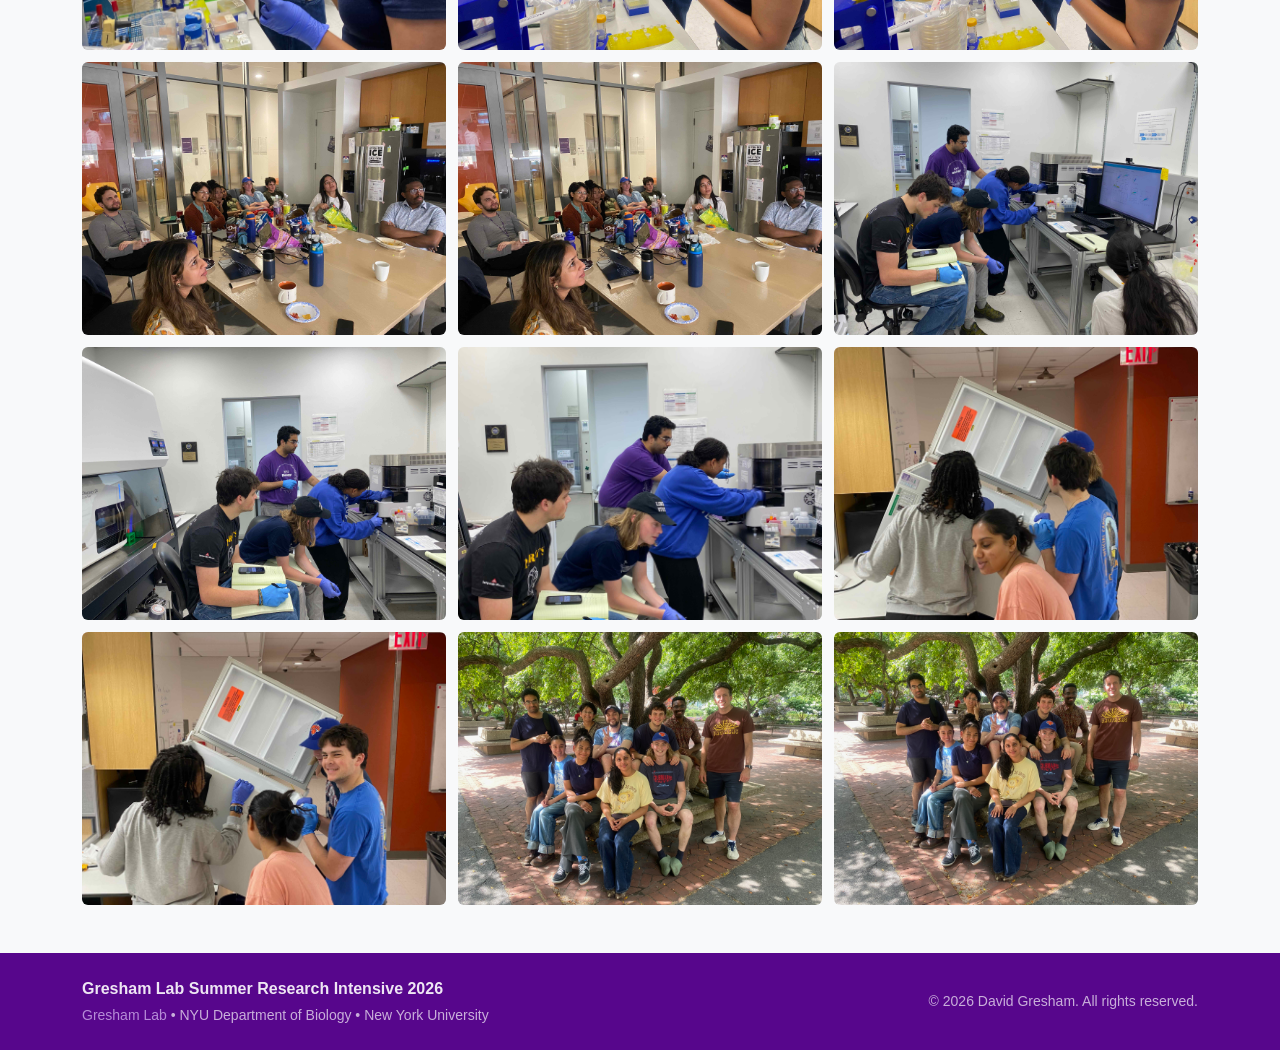
==== commit 1cc1761a: "Remove Resources section; fix project count to two Co-Authored-By: Claude Sonnet 4.6 <noreply@anthro" ====
--- a/index.html
+++ b/index.html
@@ -33,7 +33,6 @@
         <li class="nav-item"><a class="nav-link" href="#schedule">Schedule</a></li>
         <li class="nav-item"><a class="nav-link" href="#assignments">Assignments</a></li>
         <li class="nav-item"><a class="nav-link" href="#gallery">Gallery</a></li>
-        <li class="nav-item"><a class="nav-link" href="#resources">Resources</a></li>
       </ul>
     </div>
   </div>
@@ -180,7 +179,7 @@
   <div class="container">
     <h2 class="section-heading">Research Projects</h2>
     <p class="text-muted mb-4">
-      Students pursued three active research projects in the Gresham Lab, progressing from
+      Students pursued two active research projects in the Gresham Lab, progressing from
       fundamental techniques to independent experimental design over the five weeks.
     </p>
     <div class="row g-4">
@@ -1342,81 +1341,6 @@
   </div>
 </section>
 
-<!-- ================================================================
-     RESOURCES
-     ================================================================ -->
-<section id="resources" class="py-5">
-  <div class="container">
-    <h2 class="section-heading">Resources &amp; Data</h2>
-    <div class="row g-4">
-
-      <!-- Protocols -->
-      <div class="col-md-6">
-        <h5 class="text-purple fw-semibold mb-3"><i class="bi bi-file-earmark-text me-2"></i>Protocols</h5>
-        <ul class="list-group list-group-flush">
-          <li class="list-group-item px-0 border-0 py-2">
-            <a href="resources/NEB_HiFI_Instructional_Manual.pdf" target="_blank" class="resource-link">
-              <i class="bi bi-file-pdf text-danger me-2"></i>NEB HiFi DNA Assembly &mdash; Instructional Manual
-            </a>
-          </li>
-          <li class="list-group-item px-0 border-0 py-2">
-            <a href="resources/nebuilder-hifi-dna-assembly-reaction-protocol.pdf" target="_blank" class="resource-link">
-              <i class="bi bi-file-pdf text-danger me-2"></i>NEBuilder HiFi Assembly Reaction Protocol
-            </a>
-          </li>
-          <li class="list-group-item px-0 border-0 py-2">
-            <a href="resources/protocol-for-q5-hot-start-high-fidelity-2x-master-mix-m0494.pdf" target="_blank" class="resource-link">
-              <i class="bi bi-file-pdf text-danger me-2"></i>Q5 Hot Start High-Fidelity 2&times; Master Mix Protocol
-            </a>
-          </li>
-          <li class="list-group-item px-0 border-0 py-2">
-            <a href="resources/protocol-for-taq-2x-master-mix-m0270.pdf" target="_blank" class="resource-link">
-              <i class="bi bi-file-pdf text-danger me-2"></i>Taq 2&times; Master Mix Protocol
-            </a>
-          </li>
-        </ul>
-      </div>
-
-      <!-- Data & Experimental Files -->
-      <div class="col-md-6">
-        <h5 class="text-purple fw-semibold mb-3"><i class="bi bi-folder2-open me-2"></i>Data &amp; Experimental Files</h5>
-        <ul class="list-group list-group-flush">
-          <li class="list-group-item px-0 border-0 py-2">
-            <a href="resources/Gel%20Image.png" target="_blank" class="resource-link">
-              <i class="bi bi-image text-success me-2"></i>Gel Image &mdash; agarose gel electrophoresis
-            </a>
-          </li>
-          <li class="list-group-item px-0 border-0 py-2">
-            <a href="resources/Project1/Gel%20Image.png" target="_blank" class="resource-link">
-              <i class="bi bi-image text-success me-2"></i>Project 1 Gel Image
-            </a>
-          </li>
-          <li class="list-group-item px-0 border-0 py-2">
-            <a href="resources/Project1/Primers%20from%20All%20Designs.txt" target="_blank" class="resource-link">
-              <i class="bi bi-file-text me-2"></i>Project 1 &mdash; Primers from All Designs
-            </a>
-          </li>
-          <li class="list-group-item px-0 border-0 py-2">
-            <a href="resources/Project1/Project%201%20Primers%20-%20simplified.tsv" target="_blank" class="resource-link">
-              <i class="bi bi-table me-2"></i>Project 1 &mdash; Primer Table (TSV)
-            </a>
-          </li>
-          <li class="list-group-item px-0 border-0 py-2">
-            <a href="Assignments/human_health_data.tsv" target="_blank" class="resource-link">
-              <i class="bi bi-table me-2"></i>Human Health Dataset (TSV) &mdash; ggplot2 exercise
-            </a>
-          </li>
-          <li class="list-group-item px-0 border-0 py-2">
-            <a href="data/dog_weights.csv" target="_blank" class="resource-link">
-              <i class="bi bi-table me-2"></i>Dog Weights Dataset (CSV) &mdash; t-test exercise
-            </a>
-          </li>
-        </ul>
-      </div>
-
-    </div>
-  </div>
-</section>
 
 <!-- ================================================================
      FOOTER
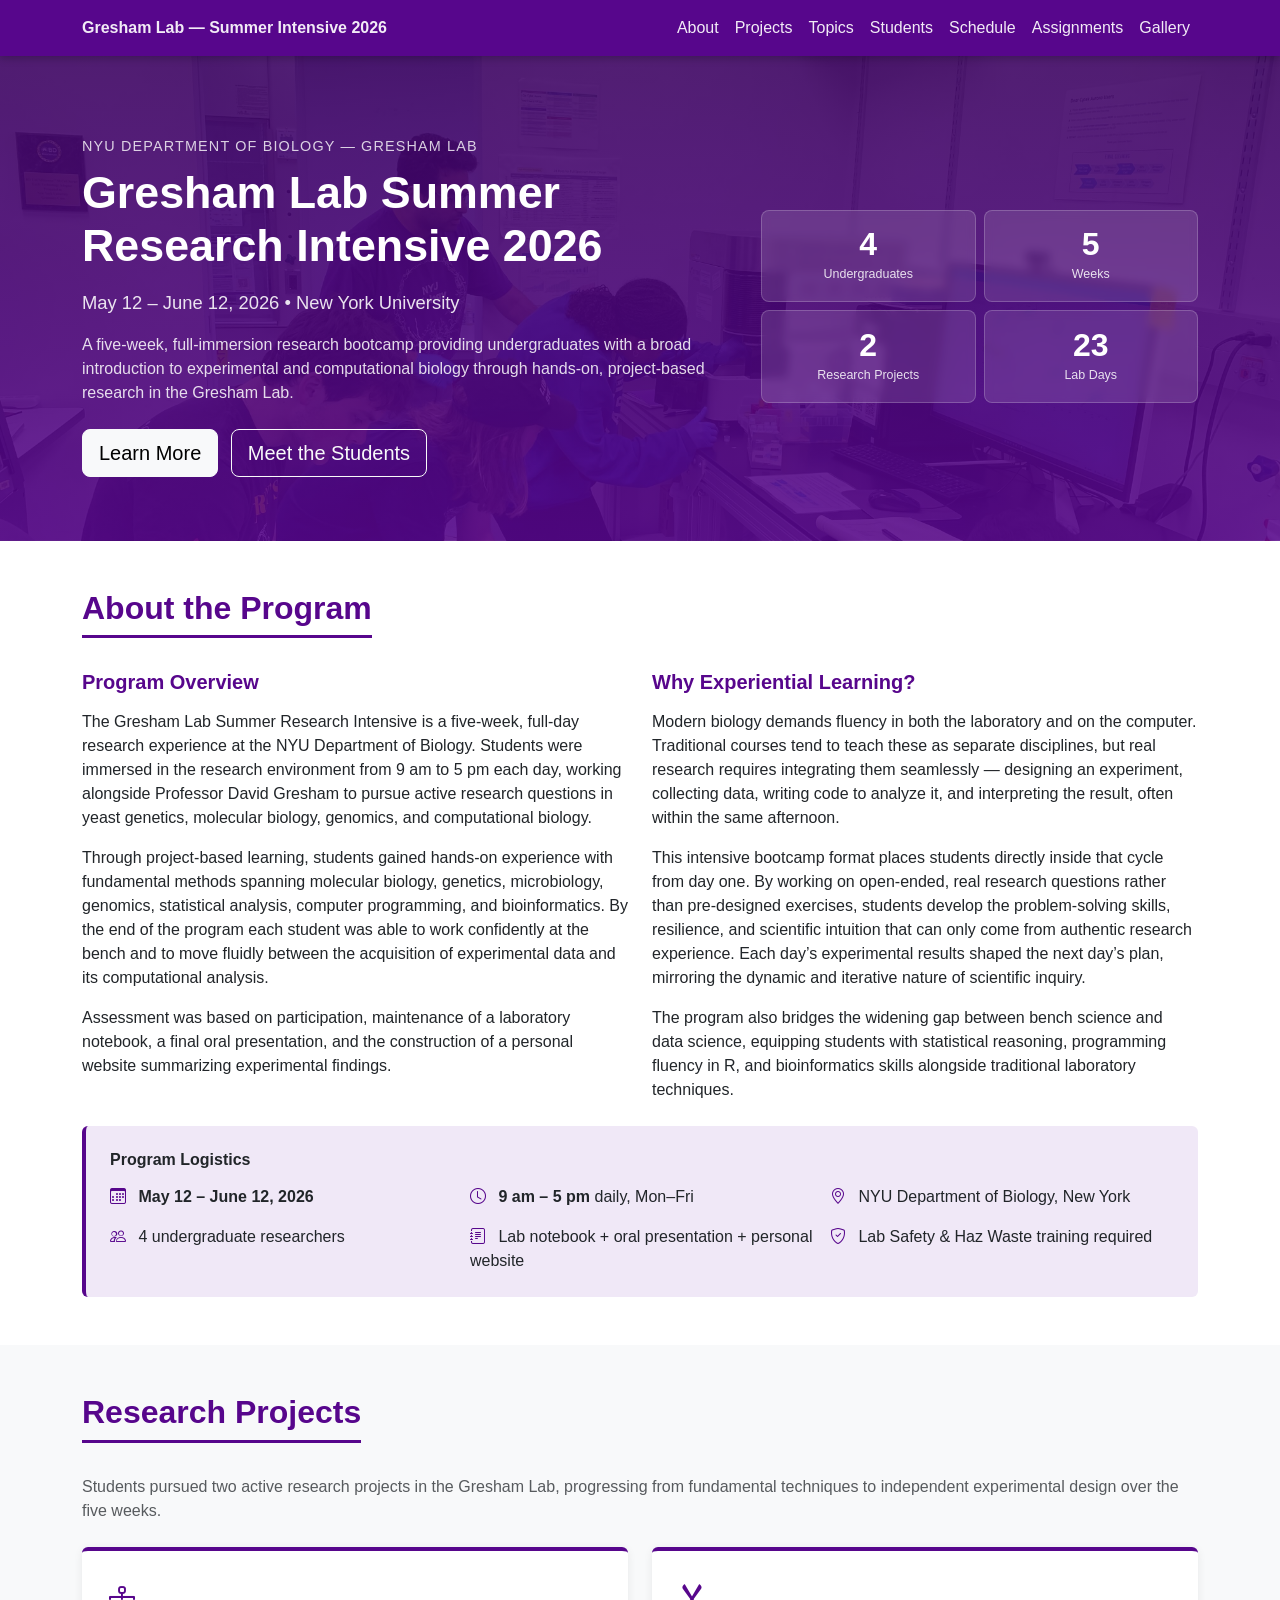
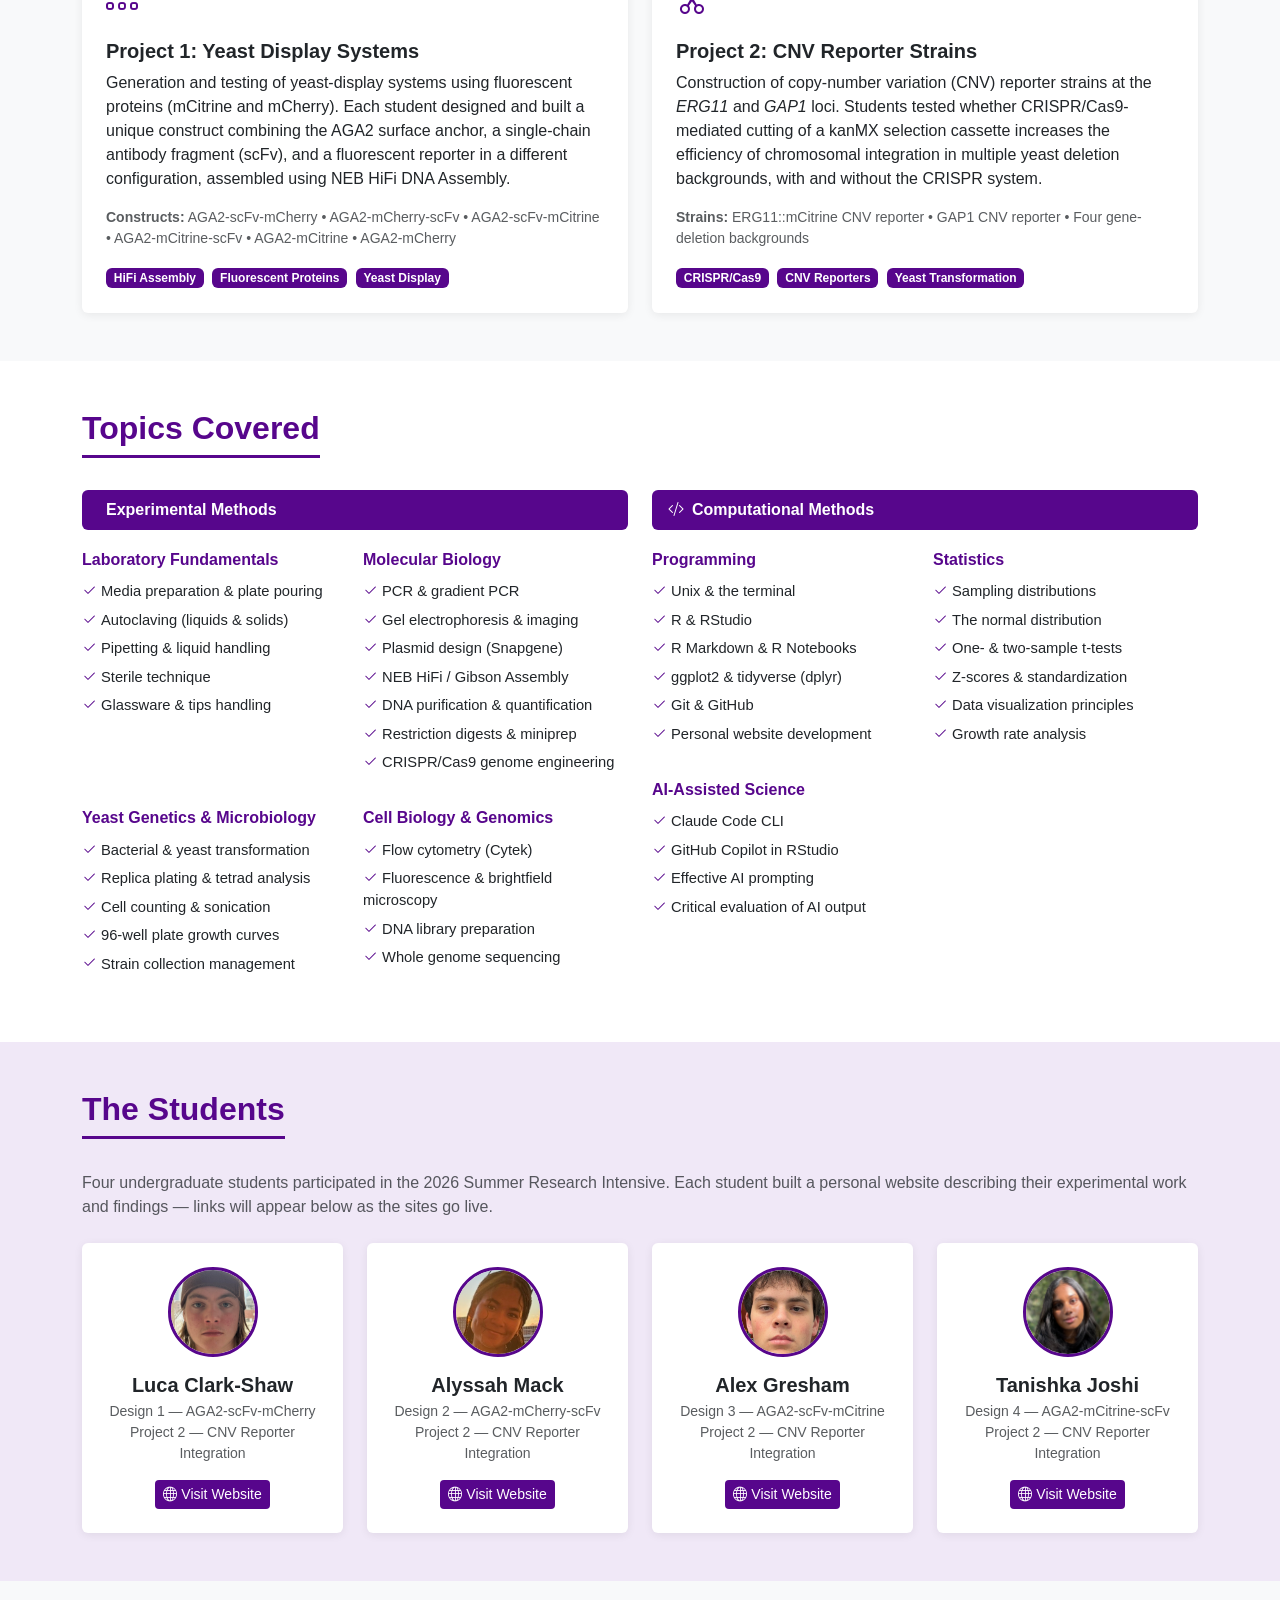
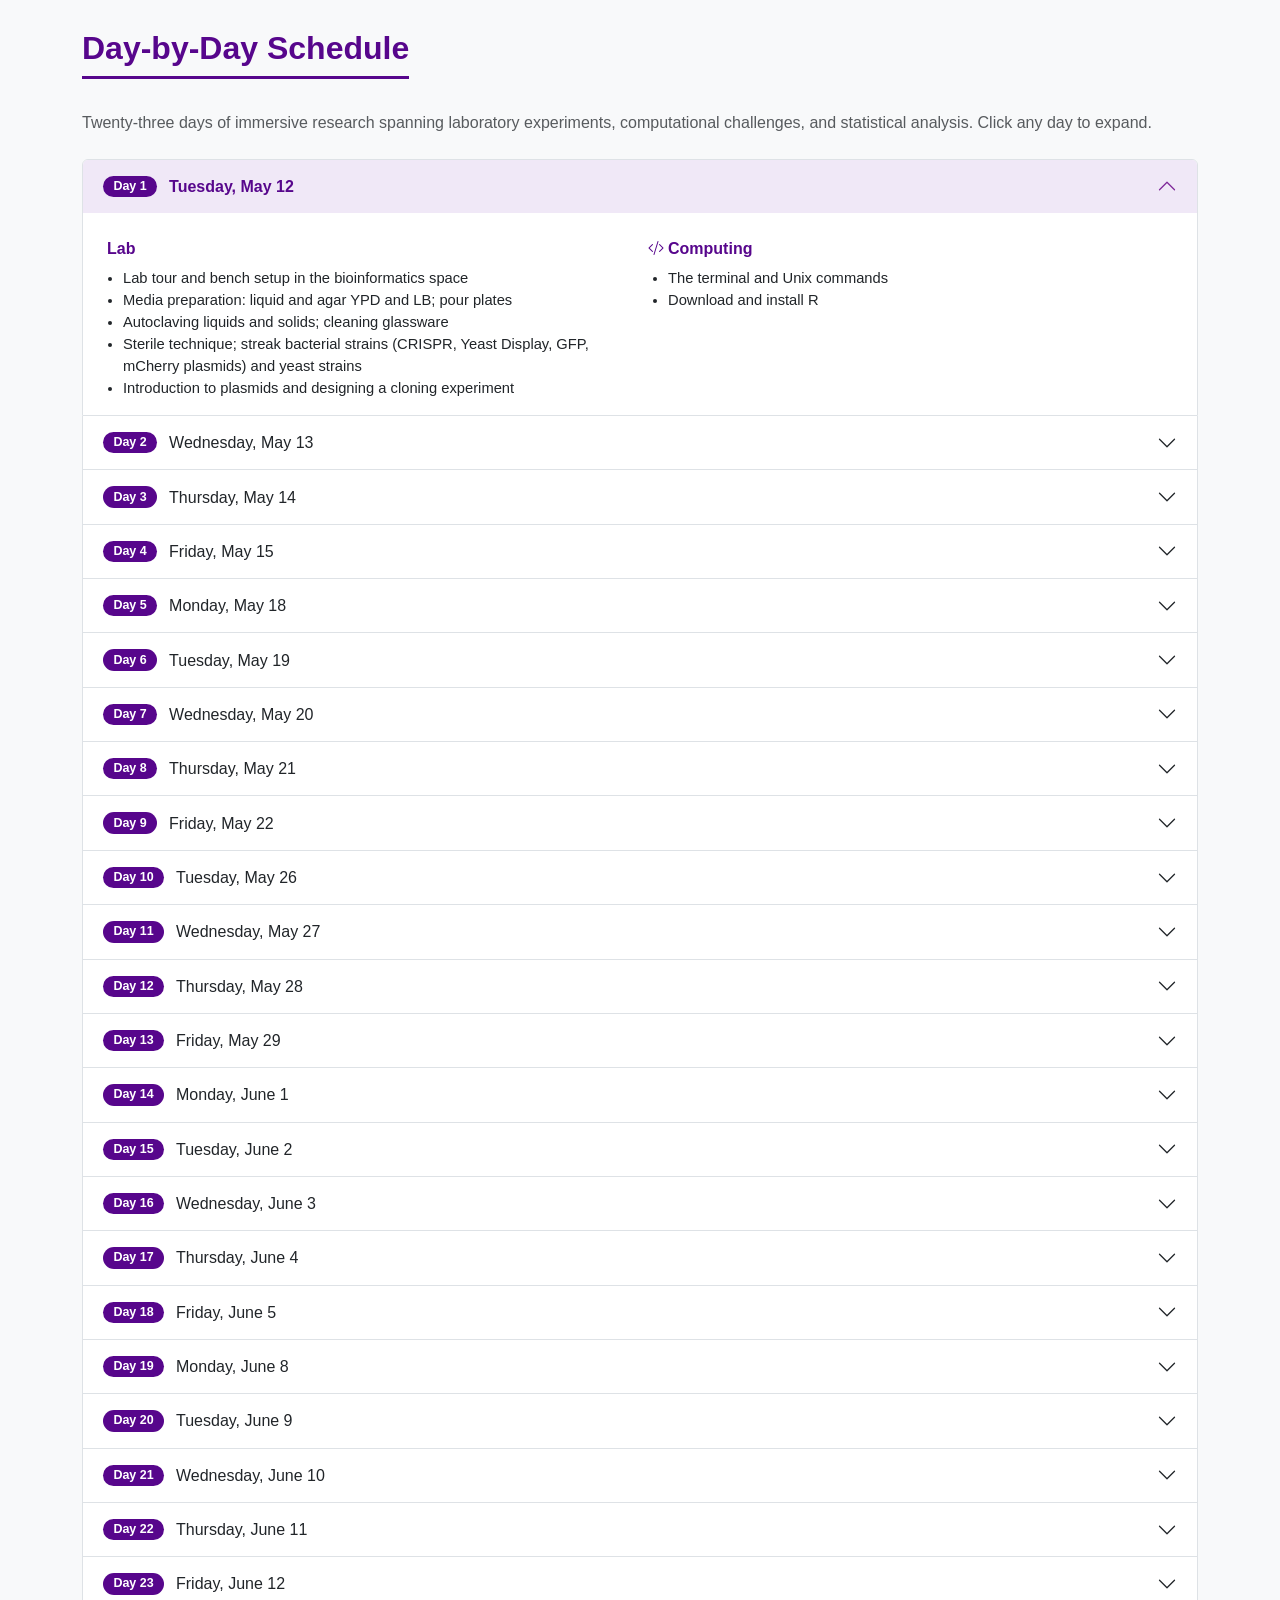
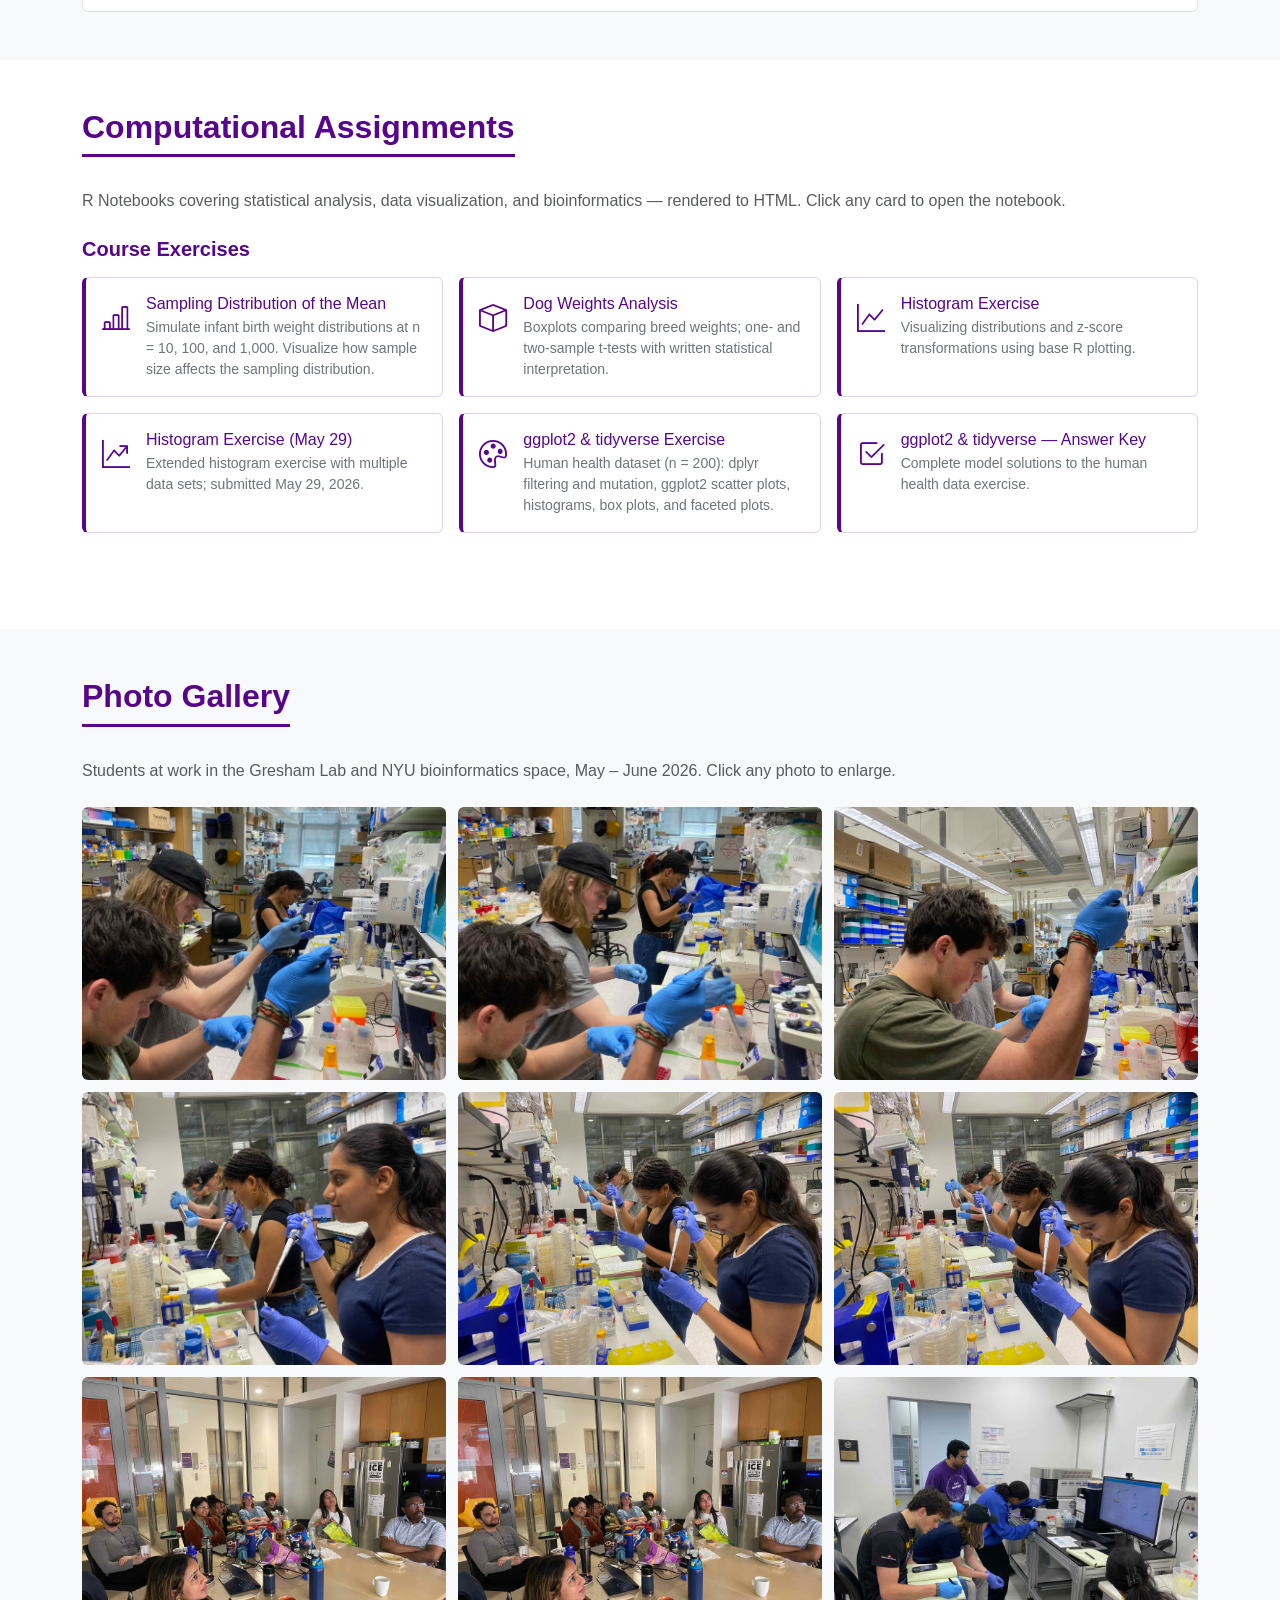
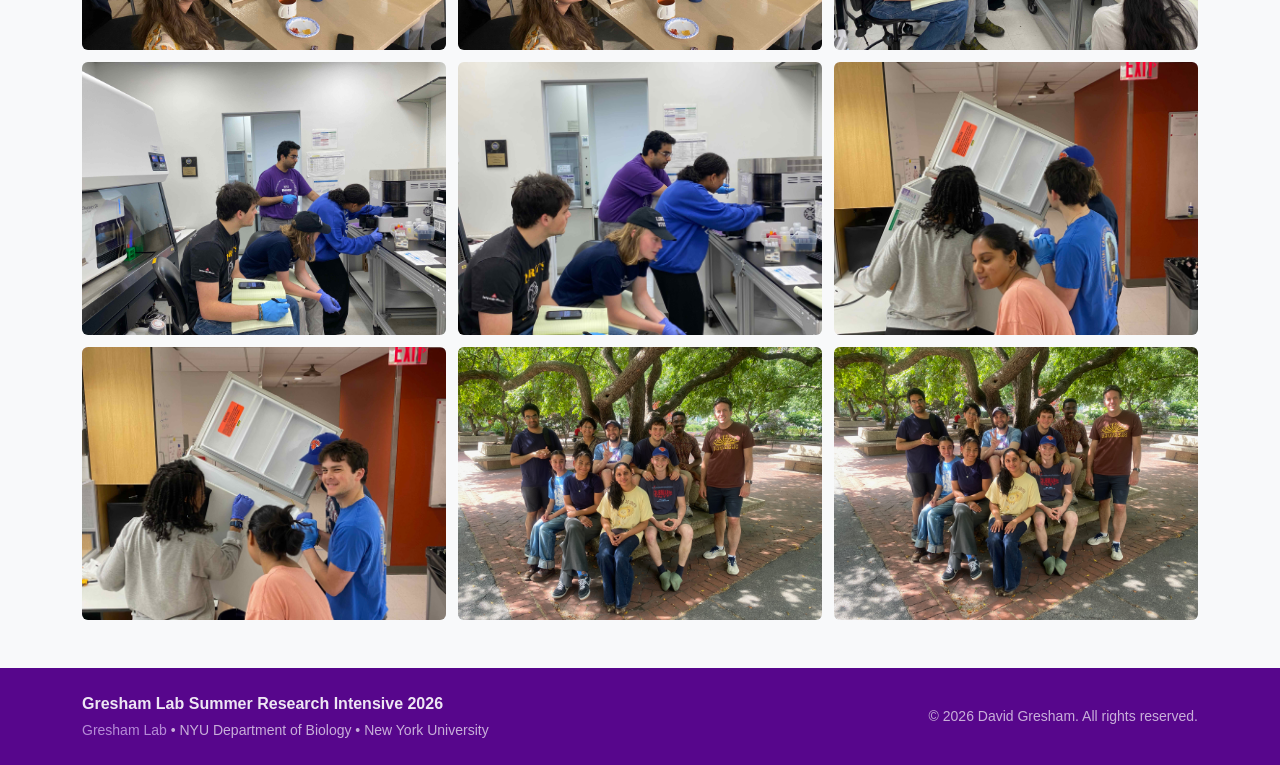
==== commit 2962c596: "Remove student notebooks; fix project count to 2; reformat project cards to 2-column Co-Authored-By:" ====
--- a/index.html
+++ b/index.html
@@ -72,7 +72,7 @@
           </div>
           <div class="col-6">
             <div class="stat-card">
-              <div class="stat-number">3</div>
+              <div class="stat-number">2</div>
               <div class="stat-label">Research Projects</div>
             </div>
           </div>
@@ -185,7 +185,7 @@
     <div class="row g-4">
 
       <!-- Project 1 -->
-      <div class="col-md-4">
+      <div class="col-md-6">
         <div class="card project-card h-100">
           <div class="card-body p-4">
             <div class="project-icon mb-3"><i class="bi bi-diagram-3"></i></div>
@@ -210,7 +210,7 @@
       </div>
 
       <!-- Project 2 -->
-      <div class="col-md-4">
+      <div class="col-md-6">
         <div class="card project-card h-100">
           <div class="card-body p-4">
             <div class="project-icon mb-3"><i class="bi bi-scissors"></i></div>
@@ -1239,48 +1239,6 @@
       </div>
     </div>
 
-    <h5 class="text-purple fw-semibold mb-3">Student Notebooks</h5>
-    <div class="row g-3">
-      <div class="col-md-4">
-        <a href="Assignments/LucaClarkShaw.nb.html" target="_blank" class="text-decoration-none">
-          <div class="card assignment-card h-100 p-3">
-            <div class="d-flex align-items-start">
-              <i class="bi bi-person fs-3 text-purple me-3 mt-1 flex-shrink-0"></i>
-              <div>
-                <h6 class="mb-1">Luca Clark-Shaw</h6>
-                <p class="small mb-0">Sampling distribution analysis notebook.</p>
-              </div>
-            </div>
-          </div>
-        </a>
-      </div>
-      <div class="col-md-4">
-        <a href="Assignments/AlexGresham.nb.html" target="_blank" class="text-decoration-none">
-          <div class="card assignment-card h-100 p-3">
-            <div class="d-flex align-items-start">
-              <i class="bi bi-person fs-3 text-purple me-3 mt-1 flex-shrink-0"></i>
-              <div>
-                <h6 class="mb-1">Alex Gresham</h6>
-                <p class="small mb-0">R Notebook by Alex.</p>
-              </div>
-            </div>
-          </div>
-        </a>
-      </div>
-      <div class="col-md-4">
-        <a href="Assignments/DavidNotebook.nb.html" target="_blank" class="text-decoration-none">
-          <div class="card assignment-card h-100 p-3">
-            <div class="d-flex align-items-start">
-              <i class="bi bi-person-badge fs-3 text-purple me-3 mt-1 flex-shrink-0"></i>
-              <div>
-                <h6 class="mb-1">David Gresham (Instructor)</h6>
-                <p class="small mb-0">Instructor demonstration notebook.</p>
-              </div>
-            </div>
-          </div>
-        </a>
-      </div>
-    </div>
   </div>
 </section>
 
